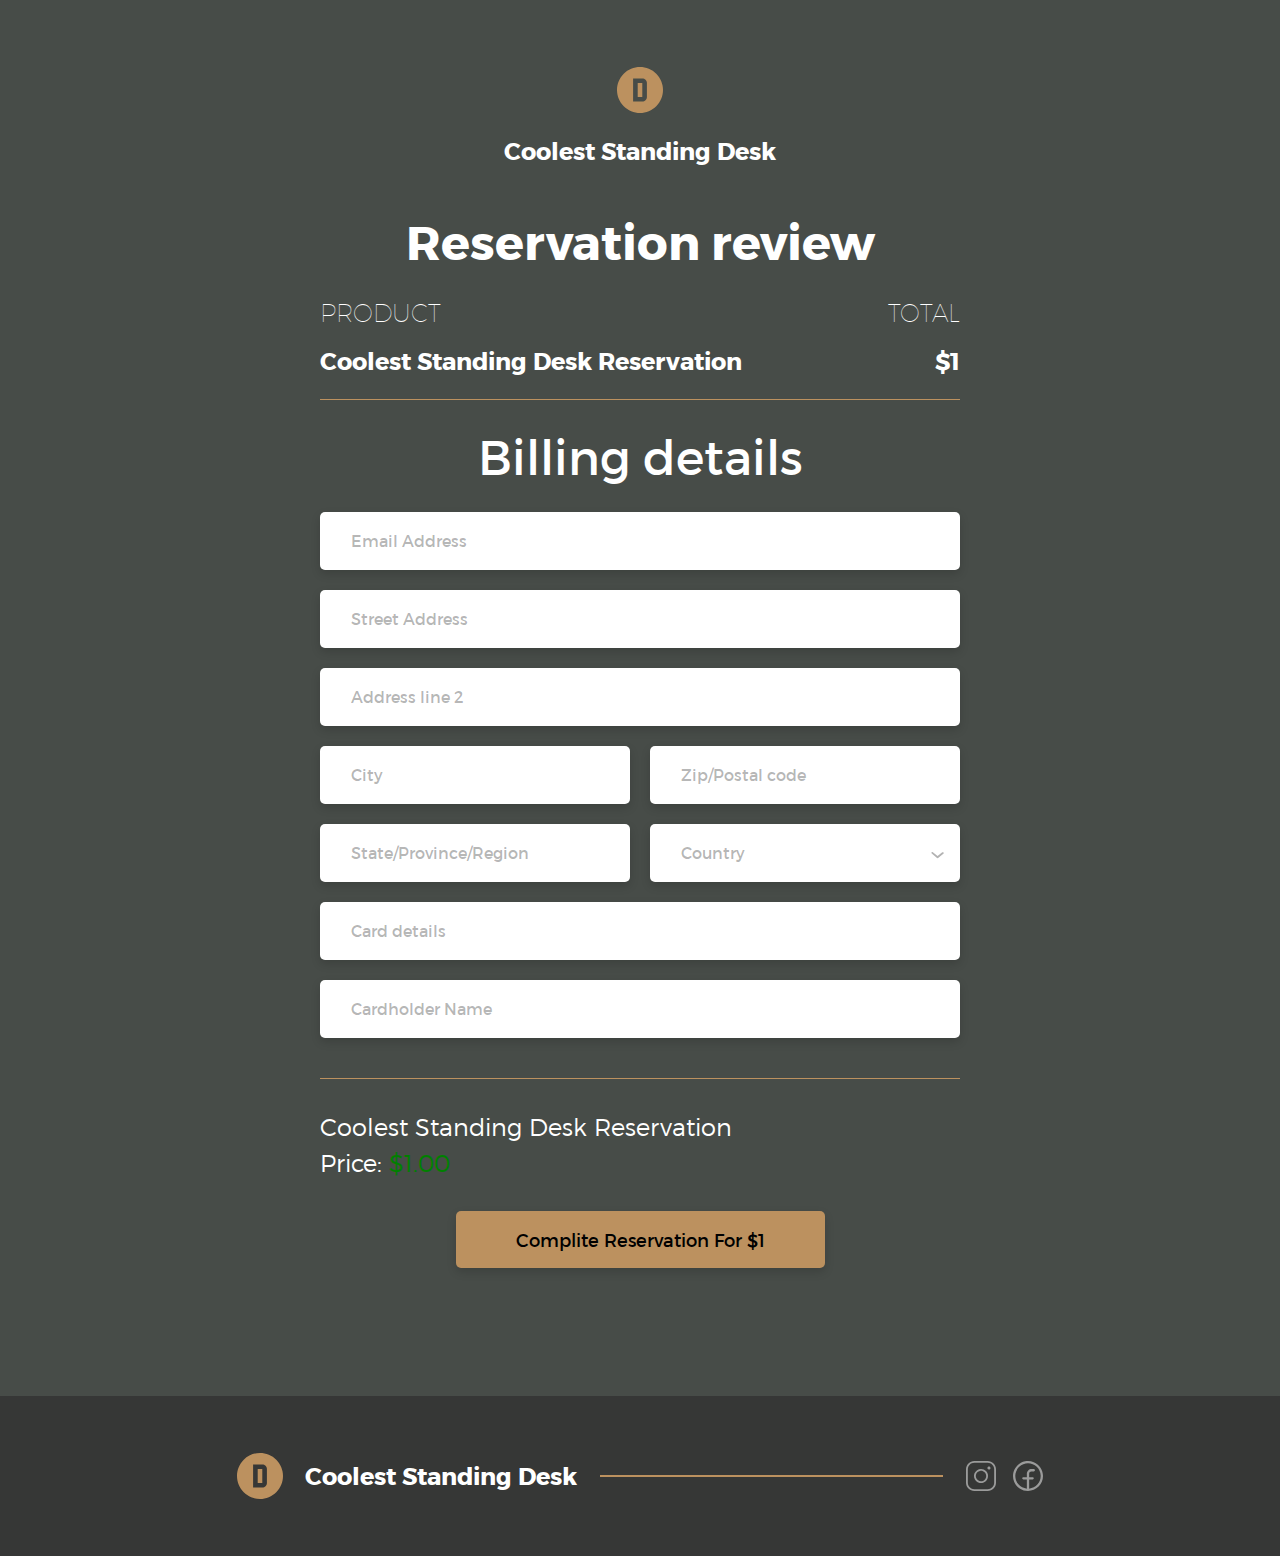
==== BuyPage.html @ b2647d41 "Create Buy page" ====
<!DOCTYPE html>
<html lang="en">
  <head>
    <link rel="stylesheet" href="./Montserrat/montserrat.css" />

    <link rel="stylesheet" href="./styles/style-buy-page.css" />
    <meta charset="UTF-8" />
    <meta http-equiv="X-UA-Compatible" content="IE=edge" />
    <meta name="viewport" content="width=device-width, initial-scale=1.0" />
    <title>Document</title>
  </head>
  <body>
    <main>
      <div class="container">
        <div class="title">
          <svg
            width="46"
            height="46"
            viewBox="0 0 46 46"
            fill="none"
            xmlns="http://www.w3.org/2000/svg"
          >
            <path
              d="M23 0C26.0204 0 29.0112 0.594913 31.8017 1.75077C34.5922 2.90663 37.1277 4.6008 39.2635 6.73654C41.3992 8.87229 43.0934 11.4078 44.2492 14.1983C45.4051 16.9888 46 19.9796 46 23C46 29.1 43.5768 34.9501 39.2635 39.2635C34.9501 43.5768 29.1 46 23 46C19.9796 46 16.9888 45.4051 14.1983 44.2492C11.4078 43.0934 8.87229 41.3992 6.73654 39.2635C2.42321 34.9501 0 29.1 0 23C0 16.9 2.42321 11.0499 6.73654 6.73654C11.0499 2.42321 16.9 0 23 0ZM16.1 11.5V34.5H25.3C26.52 34.5 27.69 34.0154 28.5527 33.1527C29.4154 32.29 29.9 31.12 29.9 29.9V16.1C29.9 14.88 29.4154 13.71 28.5527 12.8473C27.69 11.9846 26.52 11.5 25.3 11.5H16.1ZM20.7 16.1H25.3V29.9H20.7V16.1Z"
              fill="#BC915F"
            />
          </svg>
          <span>Coolest Standing Desk</span>
        </div>
        <div class="title-form">
          <h1>Reservation review</h1>
          <div class="product">
            <h1>product</h1>
            <h2>total</h2>
          </div>
          <div class="reservation">
            <h1>Coolest Standing Desk Reservation</h1>
            <h2>$1</h2>
          </div>
        </div>
        <form id="reservation-form" class="form billing__form" action="">
          <div class="billing__title">Billing details</div>
          <div class="form-group billing__form-group">
            <input
              id="reservation-form-email"
              class="form__input billing__form-input"
              type="email"
              placeholder="Email Address"
              required
            />
            <input
              id="reservation-form-address-1"
              class="form__input billing__form-input"
              type="text"
              placeholder="Street Address"
              required
            />
            <input
              id="reservation-form-address-2"
              class="form__input billing__form-input"
              type="text"
              placeholder="Address line 2"
              required
            />
            <div class="billing__form-row">
              <input
                id="reservation-form-city"
                class="form__input billing__form-input"
                type="text"
                placeholder="City"
                required
              />
              <input
                id="reservation-form-state"
                class="form__input billing__form-input"
                type="text"
                placeholder="State/Province/Region"
                required
              />
            </div>
            <div class="billing__form-row">
              <input
                id="reservation-form-postal-code"
                class="form__input billing__form-input"
                type="text"
                placeholder="Zip/Postal code"
                required
              />
              <div class="select form__input billing__form-input">
                <select id="reservation-form-country" name="format">
                  <option selected disabled hidden>Country</option>
                </select>
              </div>
            </div>
            <div class="form__input billing__form-input card-element">
              <div id="reservation-form-card">Card details</div>
            </div>

            
            <input
              class="form__input billing__form-input"
              type="text"
              placeholder="Cardholder Name"
              id="reservation-form-card-holder"
              required
            />
          </div>
          <div class="billing__info-row billing__reserve-total">
            <p>Coolest Standing Desk Reservation</p>
            <p>Price: <span>$1.00</span></p>
          </div>
          <button
            class="billing__btn form__btn"
            type="button"
            id="reservation-button"
          >
            Complite Reservation For $1
          </button>
        </form>
      </div>
    </main>
    <footer>
      <div class="container">
        <div class="logo">
          <svg
            width="46"
            height="46"
            viewBox="0 0 46 46"
            fill="none"
            xmlns="http://www.w3.org/2000/svg"
          >
            <path
              d="M23 0C26.0204 0 29.0112 0.594913 31.8017 1.75077C34.5922 2.90663 37.1277 4.6008 39.2635 6.73654C41.3992 8.87229 43.0934 11.4078 44.2492 14.1983C45.4051 16.9888 46 19.9796 46 23C46 29.1 43.5768 34.9501 39.2635 39.2635C34.9501 43.5768 29.1 46 23 46C19.9796 46 16.9888 45.4051 14.1983 44.2492C11.4078 43.0934 8.87229 41.3992 6.73654 39.2635C2.42321 34.9501 0 29.1 0 23C0 16.9 2.42321 11.0499 6.73654 6.73654C11.0499 2.42321 16.9 0 23 0ZM16.1 11.5V34.5H25.3C26.52 34.5 27.69 34.0154 28.5527 33.1527C29.4154 32.29 29.9 31.12 29.9 29.9V16.1C29.9 14.88 29.4154 13.71 28.5527 12.8473C27.69 11.9846 26.52 11.5 25.3 11.5H16.1ZM20.7 16.1H25.3V29.9H20.7V16.1Z"
              fill="#BC915F"
            />
          </svg>
          <span>Coolest Standing Desk</span>
        </div>
        <hr>
        <div class="social-icons">
          <a href="#" class="s__icon">
            <svg width="30" height="30" viewBox="0 0 30 30" fill="none" xmlns="http://www.w3.org/2000/svg">
              <path opacity="0.5" d="M15 7.95918C13.6075 7.95918 12.2462 8.37212 11.0883 9.14577C9.93048 9.91943 9.02804 11.0191 8.49513 12.3056C7.96223 13.5921 7.8228 15.0078 8.09447 16.3736C8.36614 17.7394 9.03672 18.9939 10.0214 19.9786C11.0061 20.9633 12.2606 21.6339 13.6264 21.9055C14.9922 22.1772 16.4079 22.0378 17.6944 21.5049C18.9809 20.972 20.0806 20.0695 20.8542 18.9117C21.6279 17.7538 22.0408 16.3925 22.0408 15C22.0387 13.1333 21.2962 11.3437 19.9763 10.0237C18.6563 8.70376 16.8667 7.96129 15 7.95918ZM15 20.2041C13.9707 20.2041 12.9646 19.8989 12.1088 19.327C11.253 18.7552 10.5859 17.9424 10.1921 16.9915C9.79817 16.0406 9.69511 14.9942 9.89591 13.9847C10.0967 12.9752 10.5924 12.048 11.3202 11.3202C12.048 10.5924 12.9752 10.0967 13.9847 9.89591C14.9942 9.69511 16.0406 9.79817 16.9915 10.1921C17.9424 10.5859 18.7552 11.253 19.327 12.1088C19.8989 12.9646 20.2041 13.9707 20.2041 15C20.2025 16.3797 19.6537 17.7025 18.6781 18.6781C17.7025 19.6537 16.3797 20.2025 15 20.2041ZM21.7347 0H8.26531C6.07398 0.00251164 3.97313 0.874125 2.42363 2.42363C0.874125 3.97313 0.00251164 6.07398 0 8.26531V21.7347C0.00251164 23.926 0.874125 26.0269 2.42363 27.5764C3.97313 29.1259 6.07398 29.9975 8.26531 30H21.7347C23.926 29.9975 26.0269 29.1259 27.5764 27.5764C29.1259 26.0269 29.9975 23.926 30 21.7347V8.26531C29.9975 6.07398 29.1259 3.97313 27.5764 2.42363C26.0269 0.874125 23.926 0.00251164 21.7347 0ZM28.1633 21.7347C28.1614 23.4391 27.4835 25.0731 26.2783 26.2783C25.0731 27.4835 23.4391 28.1614 21.7347 28.1633H8.26531C6.56093 28.1614 4.9269 27.4835 3.72172 26.2783C2.51654 25.0731 1.83864 23.4391 1.83673 21.7347V8.26531C1.83864 6.56093 2.51654 4.9269 3.72172 3.72172C4.9269 2.51654 6.56093 1.83864 8.26531 1.83673H21.7347C23.4391 1.83864 25.0731 2.51654 26.2783 3.72172C27.4835 4.9269 28.1614 6.56093 28.1633 8.26531V21.7347ZM24.4898 7.04082C24.4898 7.34354 24.4 7.63947 24.2318 7.89118C24.0637 8.14289 23.8246 8.33907 23.5449 8.45492C23.2652 8.57077 22.9575 8.60108 22.6606 8.54202C22.3637 8.48296 22.0909 8.33718 21.8769 8.12312C21.6628 7.90906 21.517 7.63633 21.458 7.33942C21.3989 7.04251 21.4292 6.73476 21.5451 6.45508C21.6609 6.17539 21.8571 5.93634 22.1088 5.76816C22.3605 5.59997 22.6565 5.5102 22.9592 5.5102C23.365 5.51069 23.754 5.67211 24.041 5.95905C24.3279 6.24599 24.4893 6.63502 24.4898 7.04082Z" fill="white"/>
              </svg>
              
          </a>
          <a href="#" class="s__icon">
            <svg width="30" height="30" viewBox="0 0 30 30" fill="none" xmlns="http://www.w3.org/2000/svg">
              <path opacity="0.5" d="M30 15C30 12.0334 29.1204 9.1335 27.4723 6.66684C25.8242 4.20019 23.4818 2.2776 20.7411 1.14217C18.0004 0.00674768 14.9846 -0.290521 12.075 0.287953C9.16542 0.866428 6.49267 2.29467 4.39473 4.39208C2.29679 6.48949 0.867886 9.16188 0.288685 12.0714C-0.290517 14.9808 0.00599824 17.9967 1.14074 20.7377C2.27548 23.4786 4.19748 25.8216 6.66372 27.4702C9.12997 29.1189 12.0297 29.9993 14.9963 30H15L15.0038 29.9999C18.98 29.9944 22.7917 28.4122 25.6029 25.6003C28.4142 22.7883 29.9955 18.9762 30 15ZM16.1538 27.6392V18.4617H19.6154C19.9214 18.4617 20.2149 18.3401 20.4313 18.1237C20.6477 17.9073 20.7692 17.6139 20.7692 17.3078C20.7692 17.0018 20.6477 16.7083 20.4313 16.4919C20.2149 16.2756 19.9214 16.154 19.6154 16.154H16.1538V12.6925C16.1545 12.0806 16.3979 11.4941 16.8305 11.0614C17.2631 10.6288 17.8497 10.3855 18.4615 10.3848H20.7692C21.0753 10.3848 21.3687 10.2632 21.5851 10.0468C21.8015 9.83042 21.9231 9.53694 21.9231 9.23092C21.9231 8.9249 21.8015 8.63141 21.5851 8.41503C21.3687 8.19864 21.0753 8.07707 20.7692 8.07707H18.4615C17.2379 8.07845 16.0647 8.56515 15.1995 9.4304C14.3342 10.2957 13.8475 11.4688 13.8462 12.6925V16.154H10.3846C10.0786 16.154 9.78512 16.2756 9.56873 16.4919C9.35234 16.7083 9.23077 17.0018 9.23077 17.3078C9.23077 17.6139 9.35234 17.9073 9.56873 18.1237C9.78512 18.3401 10.0786 18.4617 10.3846 18.4617H13.8462V27.6392C10.5935 27.3423 7.58043 25.8029 5.43381 23.3411C3.28719 20.8793 2.17223 17.6848 2.32084 14.422C2.46946 11.1591 3.87022 8.07917 6.23175 5.82275C8.59328 3.56634 11.7338 2.30718 15 2.30718C18.2662 2.30718 21.4067 3.56634 23.7683 5.82275C26.1298 8.07917 27.5305 11.1591 27.6792 14.422C27.8278 17.6848 26.7128 20.8793 24.5662 23.3411C22.4196 25.8029 19.4065 27.3423 16.1538 27.6392Z" fill="white"/>
              </svg>
              
          </a>
         
        </div>
      </div>
    </footer>
  </body>
</html>
---- Montserrat/montserrat.css ----
@font-face {
    font-family: 'Montserrat';
    src: local('Montserrat Hairline'), local('Montserrat-Hairline'), url('montserrathairline.woff2') format('woff2'), url('montserrathairline.woff') format('woff'), url('montserrathairline.ttf') format('truetype');
    font-weight: 100;
    font-style: normal;
}
@font-face {
    font-family: 'Montserrat';
    src: local('Montserrat Light'), local('Montserrat-Light'), url('montserratlight.woff2') format('woff2'), url('montserratlight.woff') format('woff'), url('montserratlight.ttf') format('truetype');
    font-weight: 300;
    font-style: normal;
}
@font-face {
    font-family: 'Montserrat';
    src: local('Montserrat'), local('Montserrat-Regular'), url('montserrat.woff2') format('woff2'), url('montserrat.woff') format('woff'), url('montserrat.ttf') format('truetype');
    font-weight: 400;
    font-style: normal;
}
@font-face {
    font-family: 'Montserrat';
    src: local('Montserrat Bold'), local('Montserrat-Bold'), url('montserratbold.woff2') format('woff2'), url('montserratbold.woff') format('woff'), url('montserratbold.ttf') format('truetype');
    font-weight: 700;
    font-style: normal;
}
@font-face {
    font-family: 'Montserrat';
    src: local('Montserrat Black'), local('Montserrat-Black'), url('montserratblack.woff2') format('woff2'), url('montserratblack.woff') format('woff'), url('montserratblack.ttf') format('truetype');
    font-weight: 900;
    font-style: normal;
}
---- styles/style-buy-page.css ----
*,
*::before,
*::after {
  -webkit-box-sizing: border-box;
          box-sizing: border-box;
  margin: 0;
  padding: 0;
  outline: none;
}

ul[class],
ol[class] {
  padding: 0;
}

button {
  cursor: pointer;
}

body,
h1,
h2,
h3,
h4,
p,
ul[class],
ol[class],
li,
figure,
figcaption,
blockquote,
dl,
dd {
  margin: 0;
}

body {
  min-height: 100vh;
  scroll-behavior: smooth;
  text-rendering: optimizeSpeed;
  line-height: 1.5;
}

ul[class],
ol[class] {
  list-style: none;
}

a:not([class]) {
  text-decoration-skip-ink: auto;
}

img {
  max-width: 100%;
  display: block;
}

article > * + * {
  margin-top: 1em;
}

input,
button,
textarea,
select {
  font: inherit;
}

@media (prefers-reduced-motion: reduce) {
  * {
    -webkit-animation-duration: 0.01ms !important;
            animation-duration: 0.01ms !important;
    -webkit-animation-iteration-count: 1 !important;
            animation-iteration-count: 1 !important;
    -webkit-transition-duration: 0.01ms !important;
            transition-duration: 0.01ms !important;
    scroll-behavior: auto !important;
  }
}

::-webkit-scrollbar {
  width: 1vw;
  background: #474c48;
}

::-webkit-scrollbar-thumb {
  background-color: #bc915f;
}

body {
  font-family: 'Montserrat';
  overflow-x: hidden;
}

html {
  overflow-x: hidden;
}

.container {
  min-width: 640px;
  max-width: 33vw;
  margin: 0 auto;
  display: -webkit-box;
  display: -ms-flexbox;
  display: flex;
  -webkit-box-orient: vertical;
  -webkit-box-direction: normal;
      -ms-flex-direction: column;
          flex-direction: column;
  -webkit-box-align: center;
      -ms-flex-align: center;
          align-items: center;
}

body main {
  font-family: 'Montserrat';
  color: white;
  background-color: #474c48;
  padding-top: 67px;
  padding-bottom: 128px;
}

body main .title {
  display: -webkit-box;
  display: -ms-flexbox;
  display: flex;
  -webkit-box-orient: vertical;
  -webkit-box-direction: normal;
      -ms-flex-direction: column;
          flex-direction: column;
  -webkit-box-align: center;
      -ms-flex-align: center;
          align-items: center;
  margin-bottom: 36px;
}

body main .title span {
  margin-top: 20px;
  font-size: 24px;
  font-weight: 600;
}

body main .title-form {
  width: 100%;
  padding-bottom: 20px;
  border-bottom: 1px solid #bc915f;
}

body main .title-form h1 {
  text-align: center;
  font-size: 48px;
}

body main .title-form .product,
body main .title-form .reservation {
  display: -webkit-box;
  display: -ms-flexbox;
  display: flex;
  -webkit-box-align: center;
      -ms-flex-align: center;
          align-items: center;
  -webkit-box-pack: justify;
      -ms-flex-pack: justify;
          justify-content: space-between;
}

body main .title-form .product {
  margin-bottom: 5px;
  margin-top: 10px;
}

body main .title-form .product h1,
body main .title-form .product h2 {
  line-height: 51px;
  font-size: 24px;
  font-weight: 200;
  text-transform: uppercase;
}

body main .title-form .reservation {
  display: -webkit-box;
  display: -ms-flexbox;
  display: flex;
  -webkit-box-align: center;
      -ms-flex-align: center;
          align-items: center;
}

body main .title-form .reservation h1,
body main .title-form .reservation h2 {
  font-size: 24px;
}

body main form {
  width: 100%;
  display: -webkit-box;
  display: -ms-flexbox;
  display: flex;
  -webkit-box-orient: vertical;
  -webkit-box-direction: normal;
      -ms-flex-direction: column;
          flex-direction: column;
  -webkit-box-align: center;
      -ms-flex-align: center;
          align-items: center;
}

body main form .billing__title {
  font-size: 48px;
  padding: 20px 0;
}

body main form .billing__form-group {
  border-bottom: 1px solid #bc915f;
  margin-bottom: 30px;
  padding-bottom: 20px;
  display: -ms-grid;
  display: grid;
  -ms-grid-columns: 1fr 1fr;
      grid-template-columns: 1fr 1fr;
  gap: 0 20px;
}

body main form .billing__form-group #reservation-form-email,
body main form .billing__form-group #reservation-form-address-1,
body main form .billing__form-group #reservation-form-address-2,
body main form .billing__form-group #reservation-form-card-holder,
body main form .billing__form-group #reservation-form-card-details {
  background-color: white;
  -ms-grid-column: 1;
  -ms-grid-column-span: 2;
  grid-column: 1/3;
  margin-bottom: 20px;
  border-radius: 5px;
  padding: 17px 31px;
  outline: none;
  border: none;
  font-size: 16px;
  -webkit-box-shadow: 0px 4px 10px rgba(0, 0, 0, 0.15);
          box-shadow: 0px 4px 10px rgba(0, 0, 0, 0.15);
}

body main form .billing__form-group #reservation-form-email::-webkit-input-placeholder,
body main form .billing__form-group #reservation-form-address-1::-webkit-input-placeholder,
body main form .billing__form-group #reservation-form-address-2::-webkit-input-placeholder,
body main form .billing__form-group #reservation-form-card-holder::-webkit-input-placeholder,
body main form .billing__form-group #reservation-form-card-details::-webkit-input-placeholder {
  color: rgba(0, 0, 0, 0.3);
}

body main form .billing__form-group #reservation-form-email:-ms-input-placeholder,
body main form .billing__form-group #reservation-form-address-1:-ms-input-placeholder,
body main form .billing__form-group #reservation-form-address-2:-ms-input-placeholder,
body main form .billing__form-group #reservation-form-card-holder:-ms-input-placeholder,
body main form .billing__form-group #reservation-form-card-details:-ms-input-placeholder {
  color: rgba(0, 0, 0, 0.3);
}

body main form .billing__form-group #reservation-form-email::-ms-input-placeholder,
body main form .billing__form-group #reservation-form-address-1::-ms-input-placeholder,
body main form .billing__form-group #reservation-form-address-2::-ms-input-placeholder,
body main form .billing__form-group #reservation-form-card-holder::-ms-input-placeholder,
body main form .billing__form-group #reservation-form-card-details::-ms-input-placeholder {
  color: rgba(0, 0, 0, 0.3);
}

body main form .billing__form-group #reservation-form-email::placeholder,
body main form .billing__form-group #reservation-form-address-1::placeholder,
body main form .billing__form-group #reservation-form-address-2::placeholder,
body main form .billing__form-group #reservation-form-card-holder::placeholder,
body main form .billing__form-group #reservation-form-card-details::placeholder {
  color: rgba(0, 0, 0, 0.3);
}

body main form .billing__form-group .billing__form-row input,
body main form .billing__form-group .billing__form-row select {
  font-size: 16px;
  -webkit-box-shadow: 0px 4px 10px rgba(0, 0, 0, 0.15);
          box-shadow: 0px 4px 10px rgba(0, 0, 0, 0.15);
  border-radius: 5px;
  border: none;
  padding: 17px 31px;
  margin-bottom: 20px;
  width: 100%;
  background-color: white;
  color: rgba(0, 0, 0, 0.3);
}

body main form .billing__form-group .billing__form-row input::-webkit-input-placeholder,
body main form .billing__form-group .billing__form-row select::-webkit-input-placeholder {
  color: rgba(0, 0, 0, 0.3);
  font-size: inherit;
}

body main form .billing__form-group .billing__form-row input:-ms-input-placeholder,
body main form .billing__form-group .billing__form-row select:-ms-input-placeholder {
  color: rgba(0, 0, 0, 0.3);
  font-size: inherit;
}

body main form .billing__form-group .billing__form-row input::-ms-input-placeholder,
body main form .billing__form-group .billing__form-row select::-ms-input-placeholder {
  color: rgba(0, 0, 0, 0.3);
  font-size: inherit;
}

body main form .billing__form-group .billing__form-row input::placeholder,
body main form .billing__form-group .billing__form-row select::placeholder {
  color: rgba(0, 0, 0, 0.3);
  font-size: inherit;
}

body main form .billing__form-group .billing__form-row #reservation-form-country {
  padding: 17px 31px;
  -webkit-appearance: none;
     -moz-appearance: none;
          appearance: none;
  background-image: url(../prepare/country-vector.svg);
  background-repeat: no-repeat;
  background-size: 14px 7px;
  background-position: 281px 28px;
}

body main form .card-element {
  font-size: 16px;
  display: -webkit-box;
  display: -ms-flexbox;
  display: flex;
  -webkit-box-orient: vertical;
  -webkit-box-direction: normal;
      -ms-flex-direction: column;
          flex-direction: column;
  -webkit-box-align: center;
      -ms-flex-align: center;
          align-items: center;
  -ms-grid-column: 1;
  -ms-grid-column-span: 2;
  grid-column: 1/3;
  -webkit-box-shadow: 0px 4px 10px rgba(0, 0, 0, 0.15);
          box-shadow: 0px 4px 10px rgba(0, 0, 0, 0.15);
  border-radius: 5px;
  border: none;
  padding: 17px 31px;
  margin-bottom: 20px;
  width: 100%;
  background-color: white;
  color: rgba(0, 0, 0, 0.3);
}

body main form .card-element #reservation-form-card {
  -ms-flex-item-align: start;
      -ms-grid-row-align: start;
      align-self: start;
}

body main form .billing__info-row {
  -ms-flex-item-align: start;
      align-self: flex-start;
  font-weight: 300;
  font-size: 24px;
}

body main form .billing__info-row p span {
  color: green;
}

body main form #reservation-button {
  background-color: #bc915f;
  -webkit-box-shadow: 0px 4px 10px rgba(0, 0, 0, 0.15);
          box-shadow: 0px 4px 10px rgba(0, 0, 0, 0.15);
  border-radius: 5px;
  border: none;
  padding: 15px 60px;
  font-size: 18px;
  margin-top: 30px;
}

body footer {
  background-color: #363736;
  padding: 57px 0;
}

body footer .container {
  max-width: 63%;
  margin: 0 auto;
  -webkit-box-orient: horizontal;
  -webkit-box-direction: normal;
      -ms-flex-direction: row;
          flex-direction: row;
}

body footer .container .logo {
  display: -webkit-box;
  display: -ms-flexbox;
  display: flex;
  -webkit-box-align: center;
      -ms-flex-align: center;
          align-items: center;
}

body footer .container .logo svg {
  width: 46px;
  height: 46px;
  margin-right: 22px;
}

body footer .container .logo span {
  font-weight: 700;
  font-style: normal;
  font-size: 24px;
  line-height: 22px;
  color: #ffffff;
}

body footer .container hr {
  -webkit-box-flex: 1;
      -ms-flex-positive: 1;
          flex-grow: 1;
  background-color: #bc915f;
  border: none;
  outline: none;
  height: 2px;
  margin: 0 23px;
}

body footer .container .social-icons {
  display: -webkit-box;
  display: -ms-flexbox;
  display: flex;
  -webkit-box-align: center;
      -ms-flex-align: center;
          align-items: center;
}

body footer .container .social-icons .s__icon {
  width: 30px;
  height: 30px;
}

body footer .container .social-icons .s__icon:first-of-type {
  margin-right: 17px;
}

body footer .container .social-icons .s__icon svg {
  width: 30px;
  height: 30px;
}

@media (max-width: 768px) {
  body .container {
    min-width: 90%;
    max-width: 90%;
  }
  body main {
    font-family: 'Montserrat';
    color: white;
    background-color: #474c48;
    padding-top: 8.7vw;
    padding-bottom: 16.6vw;
  }
  body main .title {
    display: -webkit-box;
    display: -ms-flexbox;
    display: flex;
    -webkit-box-orient: vertical;
    -webkit-box-direction: normal;
        -ms-flex-direction: column;
            flex-direction: column;
    -webkit-box-align: center;
        -ms-flex-align: center;
            align-items: center;
    margin-bottom: 4.7vw;
  }
  body main .title span {
    margin-top: 2.6vw;
    font-size: 3.125vw;
    font-weight: 600;
  }
  body main .title-form {
    width: 100%;
    padding-bottom: 2.6vw;
    border-bottom: 1px solid #bc915f;
  }
  body main .title-form h1 {
    text-align: center;
    font-size: 6.25vw;
  }
  body main .title-form .product,
  body main .title-form .reservation {
    display: -webkit-box;
    display: -ms-flexbox;
    display: flex;
    -webkit-box-align: center;
        -ms-flex-align: center;
            align-items: center;
    -webkit-box-pack: justify;
        -ms-flex-pack: justify;
            justify-content: space-between;
  }
  body main .title-form .product {
    margin-bottom: 0.65vw;
    margin-top: 1.3vw;
  }
  body main .title-form .product h1,
  body main .title-form .product h2 {
    line-height: 6.6vw;
    font-size: 3.124vw;
    font-weight: 200;
    text-transform: uppercase;
  }
  body main .title-form .reservation {
    display: -webkit-box;
    display: -ms-flexbox;
    display: flex;
    -webkit-box-align: center;
        -ms-flex-align: center;
            align-items: center;
  }
  body main .title-form .reservation h1,
  body main .title-form .reservation h2 {
    font-size: 3.126vw;
  }
  body main form {
    width: 100%;
    display: -webkit-box;
    display: -ms-flexbox;
    display: flex;
    -webkit-box-orient: vertical;
    -webkit-box-direction: normal;
        -ms-flex-direction: column;
            flex-direction: column;
    -webkit-box-align: center;
        -ms-flex-align: center;
            align-items: center;
  }
  body main form .billing__title {
    font-size: 6.25vw;
    padding: 2.6vw 0;
  }
  body main form .billing__form-group {
    width: 100%;
    border-bottom: 1px solid #bc915f;
    margin-bottom: 3.9vw;
    padding-bottom: 2.6vw;
    display: -ms-grid;
    display: grid;
    -ms-grid-columns: 1fr 1fr;
        grid-template-columns: 1fr 1fr;
    gap: 0 2.6vw;
  }
  body main form .billing__form-group #reservation-form-email,
  body main form .billing__form-group #reservation-form-address-1,
  body main form .billing__form-group #reservation-form-address-2,
  body main form .billing__form-group #reservation-form-card-holder,
  body main form .billing__form-group #reservation-form-card-details {
    background-color: white;
    -ms-grid-column: 1;
    -ms-grid-column-span: 2;
    grid-column: 1/3;
    margin-bottom: 2.6vw;
    border-radius: 0.65vw;
    padding: 2.2vw 4vw;
    outline: none;
    border: none;
    font-size: 2vw;
    -webkit-box-shadow: 0px 0.5vw 1.3vw rgba(0, 0, 0, 0.15);
            box-shadow: 0px 0.5vw 1.3vw rgba(0, 0, 0, 0.15);
  }
  body main form .billing__form-group #reservation-form-email::-webkit-input-placeholder,
  body main form .billing__form-group #reservation-form-address-1::-webkit-input-placeholder,
  body main form .billing__form-group #reservation-form-address-2::-webkit-input-placeholder,
  body main form .billing__form-group #reservation-form-card-holder::-webkit-input-placeholder,
  body main form .billing__form-group #reservation-form-card-details::-webkit-input-placeholder {
    color: rgba(0, 0, 0, 0.3);
    font-size: inherit;
  }
  body main form .billing__form-group #reservation-form-email:-ms-input-placeholder,
  body main form .billing__form-group #reservation-form-address-1:-ms-input-placeholder,
  body main form .billing__form-group #reservation-form-address-2:-ms-input-placeholder,
  body main form .billing__form-group #reservation-form-card-holder:-ms-input-placeholder,
  body main form .billing__form-group #reservation-form-card-details:-ms-input-placeholder {
    color: rgba(0, 0, 0, 0.3);
    font-size: inherit;
  }
  body main form .billing__form-group #reservation-form-email::-ms-input-placeholder,
  body main form .billing__form-group #reservation-form-address-1::-ms-input-placeholder,
  body main form .billing__form-group #reservation-form-address-2::-ms-input-placeholder,
  body main form .billing__form-group #reservation-form-card-holder::-ms-input-placeholder,
  body main form .billing__form-group #reservation-form-card-details::-ms-input-placeholder {
    color: rgba(0, 0, 0, 0.3);
    font-size: inherit;
  }
  body main form .billing__form-group #reservation-form-email::placeholder,
  body main form .billing__form-group #reservation-form-address-1::placeholder,
  body main form .billing__form-group #reservation-form-address-2::placeholder,
  body main form .billing__form-group #reservation-form-card-holder::placeholder,
  body main form .billing__form-group #reservation-form-card-details::placeholder {
    color: rgba(0, 0, 0, 0.3);
    font-size: inherit;
  }
  body main form .billing__form-group .billing__form-row {
    -ms-grid-column: 1;
    -ms-grid-column-span: 2;
    grid-column: 1/3;
  }
  body main form .billing__form-group .billing__form-row input,
  body main form .billing__form-group .billing__form-row select {
    font-size: 2vw;
    -webkit-box-shadow: 0px 0.5vw 1.3vw rgba(0, 0, 0, 0.15);
            box-shadow: 0px 0.5vw 1.3vw rgba(0, 0, 0, 0.15);
    border-radius: 0.65vw;
    border: none;
    padding: 2.2vw 4vw;
    margin-bottom: 2.6vw;
    width: 100%;
    background-color: white;
    color: rgba(0, 0, 0, 0.3);
  }
  body main form .billing__form-group .billing__form-row input::-webkit-input-placeholder,
  body main form .billing__form-group .billing__form-row select::-webkit-input-placeholder {
    color: rgba(0, 0, 0, 0.3);
    font-size: inherit;
  }
  body main form .billing__form-group .billing__form-row input:-ms-input-placeholder,
  body main form .billing__form-group .billing__form-row select:-ms-input-placeholder {
    color: rgba(0, 0, 0, 0.3);
    font-size: inherit;
  }
  body main form .billing__form-group .billing__form-row input::-ms-input-placeholder,
  body main form .billing__form-group .billing__form-row select::-ms-input-placeholder {
    color: rgba(0, 0, 0, 0.3);
    font-size: inherit;
  }
  body main form .billing__form-group .billing__form-row input::placeholder,
  body main form .billing__form-group .billing__form-row select::placeholder {
    color: rgba(0, 0, 0, 0.3);
    font-size: inherit;
  }
  body main form .billing__form-group .billing__form-row #reservation-form-country {
    padding: 2.2vw 4vw;
    -webkit-appearance: none;
       -moz-appearance: none;
            appearance: none;
    background-image: url(../prepare/country-vector.svg);
    background-repeat: no-repeat;
    background-size: 1.8vw 0.9vw;
    background-position: 85vw 3.65vw;
  }
  body main form .card-element {
    display: -webkit-box;
    display: -ms-flexbox;
    display: flex;
    -webkit-box-orient: vertical;
    -webkit-box-direction: normal;
        -ms-flex-direction: column;
            flex-direction: column;
    -webkit-box-align: center;
        -ms-flex-align: center;
            align-items: center;
    -ms-grid-column: 1;
    -ms-grid-column-span: 2;
    grid-column: 1/3;
    -webkit-box-shadow: 0px 4px 10px rgba(0, 0, 0, 0.15);
            box-shadow: 0px 4px 10px rgba(0, 0, 0, 0.15);
    border-radius: 0.65vw;
    border: none;
    padding: 2.2vw 4vw;
    margin-bottom: 2.6vw;
    width: 100%;
    background-color: white;
    color: rgba(0, 0, 0, 0.3);
  }
  body main form .card-element #reservation-form-card {
    font-size: 2vw;
    -ms-flex-item-align: start;
        -ms-grid-row-align: start;
        align-self: start;
  }
  body main form .billing__info-row {
    -ms-flex-item-align: start;
        align-self: flex-start;
    font-weight: 300;
    font-size: 3.125vw;
  }
  body main form .billing__info-row p span {
    color: green;
  }
  body main form #reservation-button {
    background-color: #bc915f;
    -webkit-box-shadow: 0px 0.5vw 1.3vw rgba(0, 0, 0, 0.15);
            box-shadow: 0px 0.5vw 1.3vw rgba(0, 0, 0, 0.15);
    border-radius: 0.65vw;
    border: none;
    padding: 1.95vw 7.8vw;
    font-size: 2.3vw;
    margin-top: 3.9vw;
  }
  body footer {
    background-color: #363736;
    padding: 7.4vw 0;
  }
  body footer .container {
    max-width: 90%;
    min-width: 90%;
    margin: 0 auto;
    -webkit-box-orient: horizontal;
    -webkit-box-direction: normal;
        -ms-flex-direction: row;
            flex-direction: row;
  }
  body footer .container .logo {
    display: -webkit-box;
    display: -ms-flexbox;
    display: flex;
    -webkit-box-align: center;
        -ms-flex-align: center;
            align-items: center;
  }
  body footer .container .logo svg {
    width: 6vw;
    height: 6vw;
    margin-right: 2.8vw;
  }
  body footer .container .logo span {
    font-weight: 700;
    font-style: normal;
    font-size: 3.125vw;
    line-height: 2.8vw;
    color: #ffffff;
  }
  body footer .container hr {
    -webkit-box-flex: 1;
        -ms-flex-positive: 1;
            flex-grow: 1;
    background-color: #bc915f;
    border: none;
    outline: none;
    height: 2px;
    margin: 0 3vw;
  }
  body footer .container .social-icons {
    display: -webkit-box;
    display: -ms-flexbox;
    display: flex;
    -webkit-box-align: center;
        -ms-flex-align: center;
            align-items: center;
  }
  body footer .container .social-icons .s__icon {
    width: 3.9vw;
    height: 3.9vw;
  }
  body footer .container .social-icons .s__icon:first-of-type {
    margin-right: 2.2vw;
  }
  body footer .container .social-icons .s__icon svg {
    width: 3.9vw;
    height: 3.9vw;
  }
}
/*# sourceMappingURL=style-buy-page.css.map */
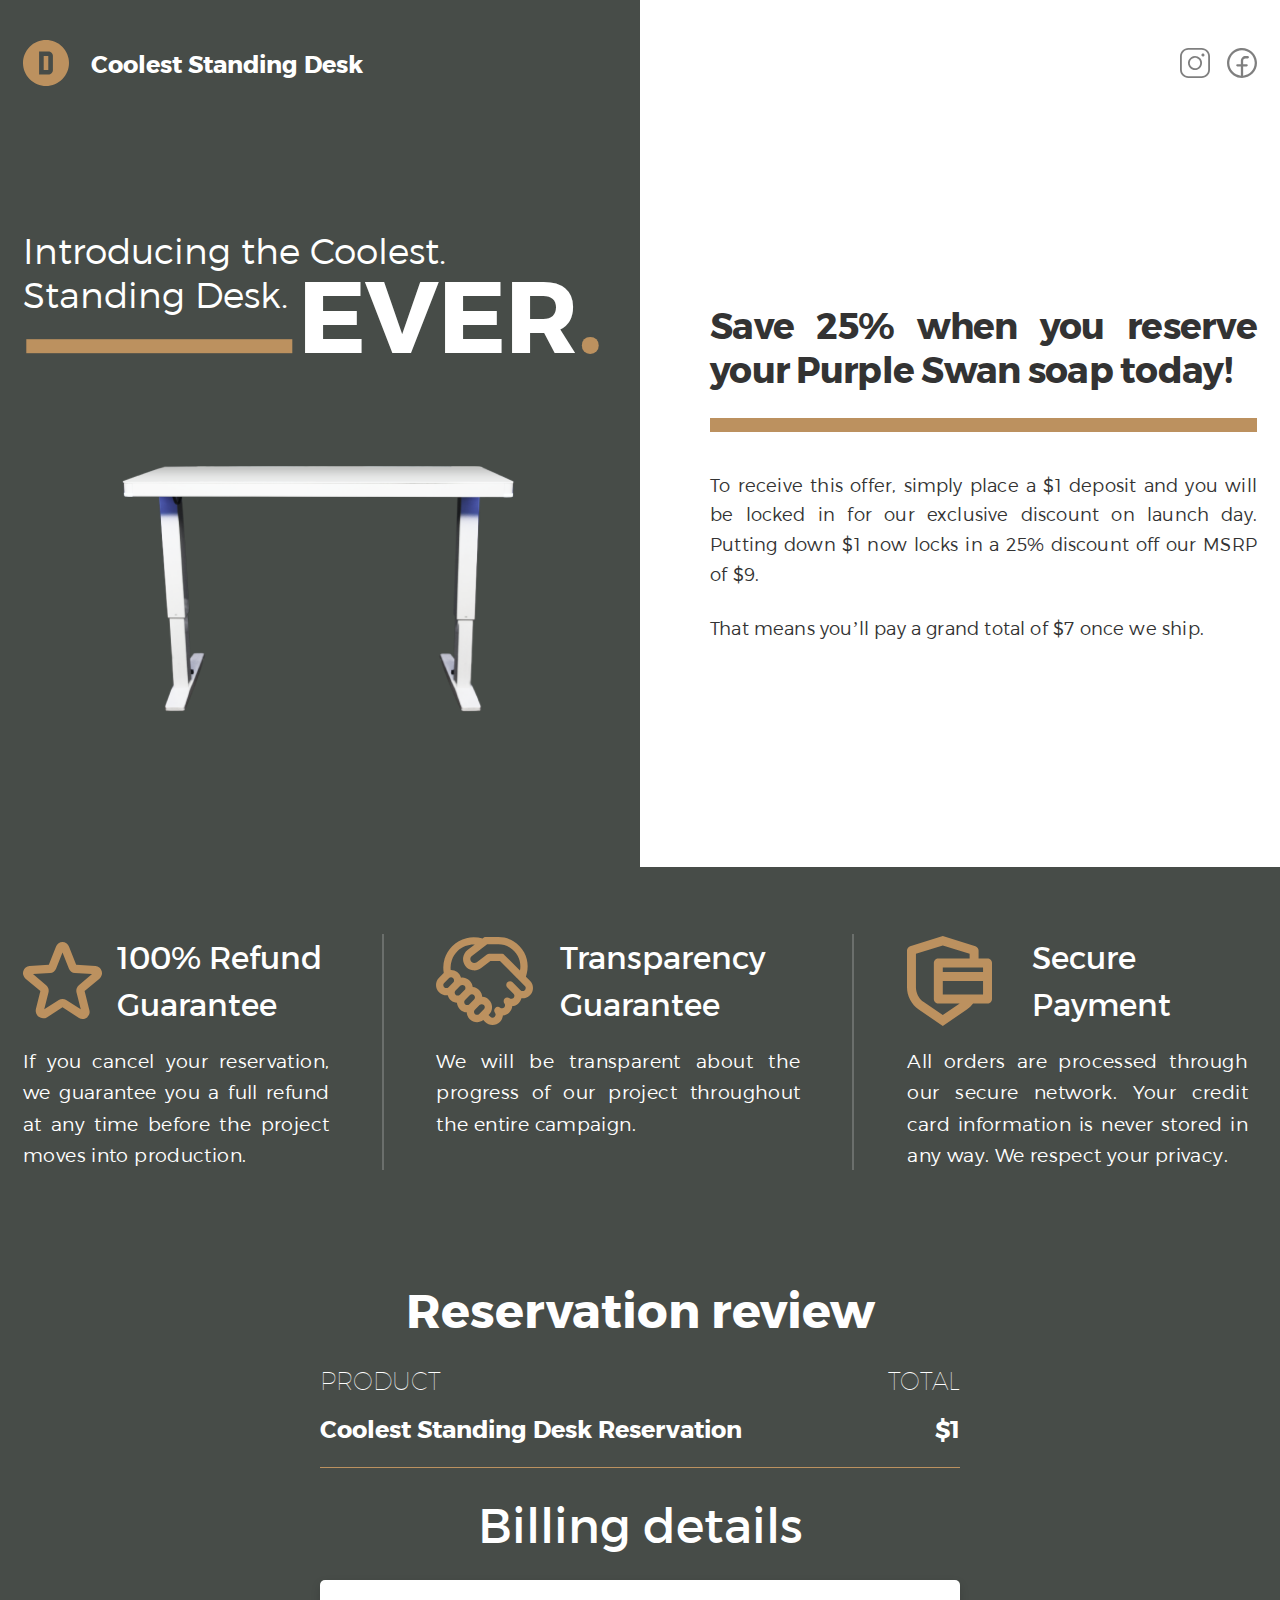
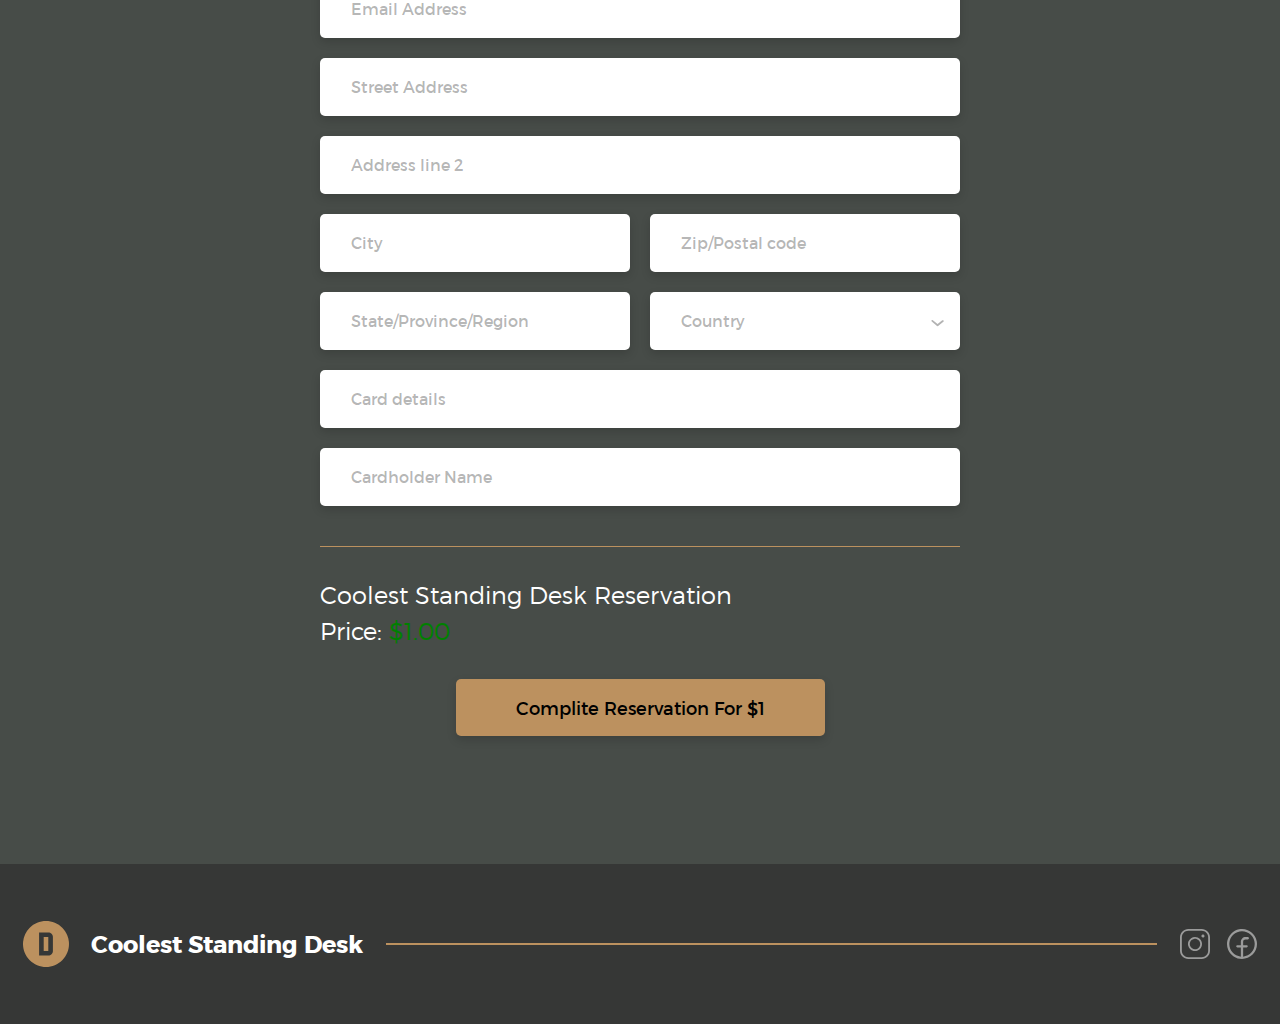
==== commit 5fdbc22d: "Design" ====
--- a/BuyPage.html
+++ b/BuyPage.html
@@ -1,8 +1,8 @@
 <!DOCTYPE html>
 <html lang="en">
   <head>
+    <script defer src="./country-script.js"></script>
     <link rel="stylesheet" href="./Montserrat/montserrat.css" />
-
     <link rel="stylesheet" href="./styles/style-buy-page.css" />
     <meta charset="UTF-8" />
     <meta http-equiv="X-UA-Compatible" content="IE=edge" />
@@ -10,9 +10,9 @@
     <title>Document</title>
   </head>
   <body>
-    <main>
+    <header>
       <div class="container">
-        <div class="title">
+        <div class="logo">
           <svg
             width="46"
             height="46"
@@ -27,6 +27,98 @@
           </svg>
           <span>Coolest Standing Desk</span>
         </div>
+        <div class="header_icons disable">
+          <a href="#" class="icon">
+            <svg
+              width="30"
+              height="30"
+              viewBox="0 0 30 30"
+              fill="none"
+              xmlns="http://www.w3.org/2000/svg"
+            >
+              <path
+                opacity="0.5"
+                d="M15 7.95918C13.6075 7.95918 12.2462 8.37212 11.0883 9.14577C9.93048 9.91943 9.02804 11.0191 8.49513 12.3056C7.96223 13.5921 7.8228 15.0078 8.09447 16.3736C8.36614 17.7394 9.03672 18.9939 10.0214 19.9786C11.0061 20.9633 12.2606 21.6339 13.6264 21.9055C14.9922 22.1772 16.4079 22.0378 17.6944 21.5049C18.9809 20.972 20.0806 20.0695 20.8542 18.9117C21.6279 17.7538 22.0408 16.3925 22.0408 15C22.0387 13.1333 21.2962 11.3437 19.9763 10.0237C18.6563 8.70376 16.8667 7.96129 15 7.95918ZM15 20.2041C13.9707 20.2041 12.9646 19.8989 12.1088 19.327C11.253 18.7552 10.5859 17.9424 10.1921 16.9915C9.79817 16.0406 9.69511 14.9942 9.89591 13.9847C10.0967 12.9752 10.5924 12.048 11.3202 11.3202C12.048 10.5924 12.9752 10.0967 13.9847 9.89591C14.9942 9.69511 16.0406 9.79817 16.9915 10.1921C17.9424 10.5859 18.7552 11.253 19.327 12.1088C19.8989 12.9646 20.2041 13.9707 20.2041 15C20.2025 16.3797 19.6537 17.7025 18.6781 18.6781C17.7025 19.6537 16.3797 20.2025 15 20.2041ZM21.7347 0H8.26531C6.07398 0.00251164 3.97313 0.874125 2.42363 2.42363C0.874125 3.97313 0.00251164 6.07398 0 8.26531V21.7347C0.00251164 23.926 0.874125 26.0269 2.42363 27.5764C3.97313 29.1259 6.07398 29.9975 8.26531 30H21.7347C23.926 29.9975 26.0269 29.1259 27.5764 27.5764C29.1259 26.0269 29.9975 23.926 30 21.7347V8.26531C29.9975 6.07398 29.1259 3.97313 27.5764 2.42363C26.0269 0.874125 23.926 0.00251164 21.7347 0ZM28.1633 21.7347C28.1614 23.4391 27.4835 25.0731 26.2783 26.2783C25.0731 27.4835 23.4391 28.1614 21.7347 28.1633H8.26531C6.56093 28.1614 4.9269 27.4835 3.72172 26.2783C2.51654 25.0731 1.83864 23.4391 1.83673 21.7347V8.26531C1.83864 6.56093 2.51654 4.9269 3.72172 3.72172C4.9269 2.51654 6.56093 1.83864 8.26531 1.83673H21.7347C23.4391 1.83864 25.0731 2.51654 26.2783 3.72172C27.4835 4.9269 28.1614 6.56093 28.1633 8.26531V21.7347ZM24.4898 7.04082C24.4898 7.34354 24.4 7.63947 24.2318 7.89118C24.0637 8.14289 23.8246 8.33907 23.5449 8.45492C23.2652 8.57077 22.9575 8.60108 22.6606 8.54202C22.3637 8.48296 22.0909 8.33718 21.8769 8.12312C21.6628 7.90906 21.517 7.63633 21.458 7.33942C21.3989 7.04251 21.4292 6.73476 21.5451 6.45508C21.6609 6.17539 21.8571 5.93634 22.1088 5.76816C22.3605 5.59997 22.6565 5.5102 22.9592 5.5102C23.365 5.51069 23.754 5.67211 24.041 5.95905C24.3279 6.24599 24.4893 6.63502 24.4898 7.04082Z"
+                fill="white"
+              />
+            </svg>
+          </a>
+          <a href="#" class="icon">
+            <svg
+              width="30"
+              height="30"
+              viewBox="0 0 30 30"
+              fill="none"
+              xmlns="http://www.w3.org/2000/svg"
+            >
+              <path
+                opacity="0.5"
+                d="M30 15C30 12.0334 29.1204 9.1335 27.4723 6.66684C25.8242 4.20019 23.4818 2.2776 20.7411 1.14217C18.0004 0.00674768 14.9846 -0.290521 12.075 0.287953C9.16542 0.866428 6.49267 2.29467 4.39473 4.39208C2.29679 6.48949 0.867886 9.16188 0.288685 12.0714C-0.290517 14.9808 0.00599824 17.9967 1.14074 20.7377C2.27548 23.4786 4.19748 25.8216 6.66372 27.4702C9.12997 29.1189 12.0297 29.9993 14.9963 30H15L15.0038 29.9999C18.98 29.9944 22.7917 28.4122 25.6029 25.6003C28.4142 22.7883 29.9955 18.9762 30 15ZM16.1538 27.6392V18.4617H19.6154C19.9214 18.4617 20.2149 18.3401 20.4313 18.1237C20.6477 17.9073 20.7692 17.6139 20.7692 17.3078C20.7692 17.0018 20.6477 16.7083 20.4313 16.4919C20.2149 16.2756 19.9214 16.154 19.6154 16.154H16.1538V12.6925C16.1545 12.0806 16.3979 11.4941 16.8305 11.0614C17.2631 10.6288 17.8497 10.3855 18.4615 10.3848H20.7692C21.0753 10.3848 21.3687 10.2632 21.5851 10.0468C21.8015 9.83042 21.9231 9.53694 21.9231 9.23092C21.9231 8.9249 21.8015 8.63141 21.5851 8.41503C21.3687 8.19864 21.0753 8.07707 20.7692 8.07707H18.4615C17.2379 8.07845 16.0647 8.56515 15.1995 9.4304C14.3342 10.2957 13.8475 11.4688 13.8462 12.6925V16.154H10.3846C10.0786 16.154 9.78512 16.2756 9.56873 16.4919C9.35234 16.7083 9.23077 17.0018 9.23077 17.3078C9.23077 17.6139 9.35234 17.9073 9.56873 18.1237C9.78512 18.3401 10.0786 18.4617 10.3846 18.4617H13.8462V27.6392C10.5935 27.3423 7.58043 25.8029 5.43381 23.3411C3.28719 20.8793 2.17223 17.6848 2.32084 14.422C2.46946 11.1591 3.87022 8.07917 6.23175 5.82275C8.59328 3.56634 11.7338 2.30718 15 2.30718C18.2662 2.30718 21.4067 3.56634 23.7683 5.82275C26.1298 8.07917 27.5305 11.1591 27.6792 14.422C27.8278 17.6848 26.7128 20.8793 24.5662 23.3411C22.4196 25.8029 19.4065 27.3423 16.1538 27.6392Z"
+                fill="white"
+              />
+            </svg>
+          </a>
+        </div>
+        <div class="burger">
+          <span></span>
+        </div>
+      </div>
+      <section class="introdusing">
+        <div class="introdusing-title">
+          <h1>
+            Introducing the Coolest.<br />Standing Desk.
+            <span>ever<span>.</span></span>
+          </h1>
+          <div class="table-img">
+            <img src="./prepare/TableSlide.png" alt="" />
+          </div>
+        </div>
+        <div class="purple-swan">
+          <p>Save 25% when you reserve your Purple Swan soap today!</p>
+          <hr />
+          <p>
+            To receive this offer, simply place a $1 deposit and you will be
+            locked in for our exclusive discount on launch day. Putting down $1
+            now locks in a 25% discount off our MSRP of $9.
+          </p>
+          <br />
+          <p>That means you’ll pay a grand total of $7 once we ship.</p>
+        </div>
+      </section>
+    </header>
+    <main>
+      <section class="about">
+        <div class="about-column about-first">
+          <div class="about-logo">
+            <img src="./prepare/star-about.svg" alt="" />
+            <span>100% Refund Guarantee</span>
+          </div>
+          <p>
+            If you cancel your reservation, we guarantee you a full refund at
+            any time before the project moves into production.
+          </p>
+        </div>
+        <div class="about-column about-second">
+          <div class="about-logo">
+            <img src="./prepare/hands-about.svg" alt="" />
+            <span>Transparency Guarantee</span>
+          </div>
+          <p>
+            We will be transparent about the progress of our project throughout
+            the entire campaign.
+          </p>
+        </div>
+        <div class="about-column about-third">
+          <div class="about-logo">
+            <img src="./prepare/secure-about.svg" alt="">
+            <span>Secure<br />Payment</span>
+          </div>
+          <p>
+            All orders are processed through our secure network. Your credit card information is never stored in any way. We respect your privacy.
+          </p>
+        </div>
+      </section>
+      <div class="container">
         <div class="title-form">
           <h1>Reservation review</h1>
           <div class="product">
@@ -89,6 +181,10 @@
               <div class="select form__input billing__form-input">
                 <select id="reservation-form-country" name="format">
                   <option selected disabled hidden>Country</option>
+
+                  <option value="country">hjgjhg</option>
+                  <option value="country">hjgjhg</option>
+                  <option value="country">hjgjhg</option>
                 </select>
               </div>
             </div>
@@ -96,7 +192,6 @@
               <div id="reservation-form-card">Card details</div>
             </div>
 
-            
             <input
               class="form__input billing__form-input"
               type="text"
@@ -136,21 +231,38 @@
           </svg>
           <span>Coolest Standing Desk</span>
         </div>
-        <hr>
+        <hr />
         <div class="social-icons">
           <a href="#" class="s__icon">
-            <svg width="30" height="30" viewBox="0 0 30 30" fill="none" xmlns="http://www.w3.org/2000/svg">
-              <path opacity="0.5" d="M15 7.95918C13.6075 7.95918 12.2462 8.37212 11.0883 9.14577C9.93048 9.91943 9.02804 11.0191 8.49513 12.3056C7.96223 13.5921 7.8228 15.0078 8.09447 16.3736C8.36614 17.7394 9.03672 18.9939 10.0214 19.9786C11.0061 20.9633 12.2606 21.6339 13.6264 21.9055C14.9922 22.1772 16.4079 22.0378 17.6944 21.5049C18.9809 20.972 20.0806 20.0695 20.8542 18.9117C21.6279 17.7538 22.0408 16.3925 22.0408 15C22.0387 13.1333 21.2962 11.3437 19.9763 10.0237C18.6563 8.70376 16.8667 7.96129 15 7.95918ZM15 20.2041C13.9707 20.2041 12.9646 19.8989 12.1088 19.327C11.253 18.7552 10.5859 17.9424 10.1921 16.9915C9.79817 16.0406 9.69511 14.9942 9.89591 13.9847C10.0967 12.9752 10.5924 12.048 11.3202 11.3202C12.048 10.5924 12.9752 10.0967 13.9847 9.89591C14.9942 9.69511 16.0406 9.79817 16.9915 10.1921C17.9424 10.5859 18.7552 11.253 19.327 12.1088C19.8989 12.9646 20.2041 13.9707 20.2041 15C20.2025 16.3797 19.6537 17.7025 18.6781 18.6781C17.7025 19.6537 16.3797 20.2025 15 20.2041ZM21.7347 0H8.26531C6.07398 0.00251164 3.97313 0.874125 2.42363 2.42363C0.874125 3.97313 0.00251164 6.07398 0 8.26531V21.7347C0.00251164 23.926 0.874125 26.0269 2.42363 27.5764C3.97313 29.1259 6.07398 29.9975 8.26531 30H21.7347C23.926 29.9975 26.0269 29.1259 27.5764 27.5764C29.1259 26.0269 29.9975 23.926 30 21.7347V8.26531C29.9975 6.07398 29.1259 3.97313 27.5764 2.42363C26.0269 0.874125 23.926 0.00251164 21.7347 0ZM28.1633 21.7347C28.1614 23.4391 27.4835 25.0731 26.2783 26.2783C25.0731 27.4835 23.4391 28.1614 21.7347 28.1633H8.26531C6.56093 28.1614 4.9269 27.4835 3.72172 26.2783C2.51654 25.0731 1.83864 23.4391 1.83673 21.7347V8.26531C1.83864 6.56093 2.51654 4.9269 3.72172 3.72172C4.9269 2.51654 6.56093 1.83864 8.26531 1.83673H21.7347C23.4391 1.83864 25.0731 2.51654 26.2783 3.72172C27.4835 4.9269 28.1614 6.56093 28.1633 8.26531V21.7347ZM24.4898 7.04082C24.4898 7.34354 24.4 7.63947 24.2318 7.89118C24.0637 8.14289 23.8246 8.33907 23.5449 8.45492C23.2652 8.57077 22.9575 8.60108 22.6606 8.54202C22.3637 8.48296 22.0909 8.33718 21.8769 8.12312C21.6628 7.90906 21.517 7.63633 21.458 7.33942C21.3989 7.04251 21.4292 6.73476 21.5451 6.45508C21.6609 6.17539 21.8571 5.93634 22.1088 5.76816C22.3605 5.59997 22.6565 5.5102 22.9592 5.5102C23.365 5.51069 23.754 5.67211 24.041 5.95905C24.3279 6.24599 24.4893 6.63502 24.4898 7.04082Z" fill="white"/>
-              </svg>
-              
+            <svg
+              width="30"
+              height="30"
+              viewBox="0 0 30 30"
+              fill="none"
+              xmlns="http://www.w3.org/2000/svg"
+            >
+              <path
+                opacity="0.5"
+                d="M15 7.95918C13.6075 7.95918 12.2462 8.37212 11.0883 9.14577C9.93048 9.91943 9.02804 11.0191 8.49513 12.3056C7.96223 13.5921 7.8228 15.0078 8.09447 16.3736C8.36614 17.7394 9.03672 18.9939 10.0214 19.9786C11.0061 20.9633 12.2606 21.6339 13.6264 21.9055C14.9922 22.1772 16.4079 22.0378 17.6944 21.5049C18.9809 20.972 20.0806 20.0695 20.8542 18.9117C21.6279 17.7538 22.0408 16.3925 22.0408 15C22.0387 13.1333 21.2962 11.3437 19.9763 10.0237C18.6563 8.70376 16.8667 7.96129 15 7.95918ZM15 20.2041C13.9707 20.2041 12.9646 19.8989 12.1088 19.327C11.253 18.7552 10.5859 17.9424 10.1921 16.9915C9.79817 16.0406 9.69511 14.9942 9.89591 13.9847C10.0967 12.9752 10.5924 12.048 11.3202 11.3202C12.048 10.5924 12.9752 10.0967 13.9847 9.89591C14.9942 9.69511 16.0406 9.79817 16.9915 10.1921C17.9424 10.5859 18.7552 11.253 19.327 12.1088C19.8989 12.9646 20.2041 13.9707 20.2041 15C20.2025 16.3797 19.6537 17.7025 18.6781 18.6781C17.7025 19.6537 16.3797 20.2025 15 20.2041ZM21.7347 0H8.26531C6.07398 0.00251164 3.97313 0.874125 2.42363 2.42363C0.874125 3.97313 0.00251164 6.07398 0 8.26531V21.7347C0.00251164 23.926 0.874125 26.0269 2.42363 27.5764C3.97313 29.1259 6.07398 29.9975 8.26531 30H21.7347C23.926 29.9975 26.0269 29.1259 27.5764 27.5764C29.1259 26.0269 29.9975 23.926 30 21.7347V8.26531C29.9975 6.07398 29.1259 3.97313 27.5764 2.42363C26.0269 0.874125 23.926 0.00251164 21.7347 0ZM28.1633 21.7347C28.1614 23.4391 27.4835 25.0731 26.2783 26.2783C25.0731 27.4835 23.4391 28.1614 21.7347 28.1633H8.26531C6.56093 28.1614 4.9269 27.4835 3.72172 26.2783C2.51654 25.0731 1.83864 23.4391 1.83673 21.7347V8.26531C1.83864 6.56093 2.51654 4.9269 3.72172 3.72172C4.9269 2.51654 6.56093 1.83864 8.26531 1.83673H21.7347C23.4391 1.83864 25.0731 2.51654 26.2783 3.72172C27.4835 4.9269 28.1614 6.56093 28.1633 8.26531V21.7347ZM24.4898 7.04082C24.4898 7.34354 24.4 7.63947 24.2318 7.89118C24.0637 8.14289 23.8246 8.33907 23.5449 8.45492C23.2652 8.57077 22.9575 8.60108 22.6606 8.54202C22.3637 8.48296 22.0909 8.33718 21.8769 8.12312C21.6628 7.90906 21.517 7.63633 21.458 7.33942C21.3989 7.04251 21.4292 6.73476 21.5451 6.45508C21.6609 6.17539 21.8571 5.93634 22.1088 5.76816C22.3605 5.59997 22.6565 5.5102 22.9592 5.5102C23.365 5.51069 23.754 5.67211 24.041 5.95905C24.3279 6.24599 24.4893 6.63502 24.4898 7.04082Z"
+                fill="white"
+              />
+            </svg>
           </a>
           <a href="#" class="s__icon">
-            <svg width="30" height="30" viewBox="0 0 30 30" fill="none" xmlns="http://www.w3.org/2000/svg">
-              <path opacity="0.5" d="M30 15C30 12.0334 29.1204 9.1335 27.4723 6.66684C25.8242 4.20019 23.4818 2.2776 20.7411 1.14217C18.0004 0.00674768 14.9846 -0.290521 12.075 0.287953C9.16542 0.866428 6.49267 2.29467 4.39473 4.39208C2.29679 6.48949 0.867886 9.16188 0.288685 12.0714C-0.290517 14.9808 0.00599824 17.9967 1.14074 20.7377C2.27548 23.4786 4.19748 25.8216 6.66372 27.4702C9.12997 29.1189 12.0297 29.9993 14.9963 30H15L15.0038 29.9999C18.98 29.9944 22.7917 28.4122 25.6029 25.6003C28.4142 22.7883 29.9955 18.9762 30 15ZM16.1538 27.6392V18.4617H19.6154C19.9214 18.4617 20.2149 18.3401 20.4313 18.1237C20.6477 17.9073 20.7692 17.6139 20.7692 17.3078C20.7692 17.0018 20.6477 16.7083 20.4313 16.4919C20.2149 16.2756 19.9214 16.154 19.6154 16.154H16.1538V12.6925C16.1545 12.0806 16.3979 11.4941 16.8305 11.0614C17.2631 10.6288 17.8497 10.3855 18.4615 10.3848H20.7692C21.0753 10.3848 21.3687 10.2632 21.5851 10.0468C21.8015 9.83042 21.9231 9.53694 21.9231 9.23092C21.9231 8.9249 21.8015 8.63141 21.5851 8.41503C21.3687 8.19864 21.0753 8.07707 20.7692 8.07707H18.4615C17.2379 8.07845 16.0647 8.56515 15.1995 9.4304C14.3342 10.2957 13.8475 11.4688 13.8462 12.6925V16.154H10.3846C10.0786 16.154 9.78512 16.2756 9.56873 16.4919C9.35234 16.7083 9.23077 17.0018 9.23077 17.3078C9.23077 17.6139 9.35234 17.9073 9.56873 18.1237C9.78512 18.3401 10.0786 18.4617 10.3846 18.4617H13.8462V27.6392C10.5935 27.3423 7.58043 25.8029 5.43381 23.3411C3.28719 20.8793 2.17223 17.6848 2.32084 14.422C2.46946 11.1591 3.87022 8.07917 6.23175 5.82275C8.59328 3.56634 11.7338 2.30718 15 2.30718C18.2662 2.30718 21.4067 3.56634 23.7683 5.82275C26.1298 8.07917 27.5305 11.1591 27.6792 14.422C27.8278 17.6848 26.7128 20.8793 24.5662 23.3411C22.4196 25.8029 19.4065 27.3423 16.1538 27.6392Z" fill="white"/>
-              </svg>
-              
-          </a>
-         
+            <svg
+              width="30"
+              height="30"
+              viewBox="0 0 30 30"
+              fill="none"
+              xmlns="http://www.w3.org/2000/svg"
+            >
+              <path
+                opacity="0.5"
+                d="M30 15C30 12.0334 29.1204 9.1335 27.4723 6.66684C25.8242 4.20019 23.4818 2.2776 20.7411 1.14217C18.0004 0.00674768 14.9846 -0.290521 12.075 0.287953C9.16542 0.866428 6.49267 2.29467 4.39473 4.39208C2.29679 6.48949 0.867886 9.16188 0.288685 12.0714C-0.290517 14.9808 0.00599824 17.9967 1.14074 20.7377C2.27548 23.4786 4.19748 25.8216 6.66372 27.4702C9.12997 29.1189 12.0297 29.9993 14.9963 30H15L15.0038 29.9999C18.98 29.9944 22.7917 28.4122 25.6029 25.6003C28.4142 22.7883 29.9955 18.9762 30 15ZM16.1538 27.6392V18.4617H19.6154C19.9214 18.4617 20.2149 18.3401 20.4313 18.1237C20.6477 17.9073 20.7692 17.6139 20.7692 17.3078C20.7692 17.0018 20.6477 16.7083 20.4313 16.4919C20.2149 16.2756 19.9214 16.154 19.6154 16.154H16.1538V12.6925C16.1545 12.0806 16.3979 11.4941 16.8305 11.0614C17.2631 10.6288 17.8497 10.3855 18.4615 10.3848H20.7692C21.0753 10.3848 21.3687 10.2632 21.5851 10.0468C21.8015 9.83042 21.9231 9.53694 21.9231 9.23092C21.9231 8.9249 21.8015 8.63141 21.5851 8.41503C21.3687 8.19864 21.0753 8.07707 20.7692 8.07707H18.4615C17.2379 8.07845 16.0647 8.56515 15.1995 9.4304C14.3342 10.2957 13.8475 11.4688 13.8462 12.6925V16.154H10.3846C10.0786 16.154 9.78512 16.2756 9.56873 16.4919C9.35234 16.7083 9.23077 17.0018 9.23077 17.3078C9.23077 17.6139 9.35234 17.9073 9.56873 18.1237C9.78512 18.3401 10.0786 18.4617 10.3846 18.4617H13.8462V27.6392C10.5935 27.3423 7.58043 25.8029 5.43381 23.3411C3.28719 20.8793 2.17223 17.6848 2.32084 14.422C2.46946 11.1591 3.87022 8.07917 6.23175 5.82275C8.59328 3.56634 11.7338 2.30718 15 2.30718C18.2662 2.30718 21.4067 3.56634 23.7683 5.82275C26.1298 8.07917 27.5305 11.1591 27.6792 14.422C27.8278 17.6848 26.7128 20.8793 24.5662 23.3411C22.4196 25.8029 19.4065 27.3423 16.1538 27.6392Z"
+                fill="white"
+              />
+            </svg>
+          </a>
         </div>
       </div>
     </footer>
--- a/styles/style-buy-page.css
+++ b/styles/style-buy-page.css
@@ -112,6 +112,186 @@
           align-items: center;
 }
 
+body header {
+  padding-top: 40px;
+  padding-bottom: 150px;
+  background: -webkit-gradient(linear, left top, right top, from(#474c48), color-stop(50%, #474c48), color-stop(50%, white));
+  background: linear-gradient(-270deg, #474c48 0%, #474c48 50%, white 50%);
+}
+
+body header .container {
+  width: 63%;
+  min-width: 1234px;
+  -webkit-box-orient: horizontal;
+  -webkit-box-direction: normal;
+      -ms-flex-direction: row;
+          flex-direction: row;
+  -webkit-box-pack: justify;
+      -ms-flex-pack: justify;
+          justify-content: space-between;
+  margin: 0 auto;
+  margin-bottom: 142px;
+}
+
+body header .container .logo {
+  display: -webkit-box;
+  display: -ms-flexbox;
+  display: flex;
+  -webkit-box-align: center;
+      -ms-flex-align: center;
+          align-items: center;
+}
+
+body header .container .logo svg {
+  width: 46px;
+  height: 46px;
+  margin-right: 22px;
+}
+
+body header .container .logo span {
+  font-weight: 700;
+  font-style: normal;
+  font-size: 24px;
+  line-height: 29px;
+  color: #ffffff;
+}
+
+body header .container .header_icons {
+  display: -webkit-box;
+  display: -ms-flexbox;
+  display: flex;
+  -webkit-box-align: center;
+      -ms-flex-align: center;
+          align-items: center;
+  -webkit-box-pack: justify;
+      -ms-flex-pack: justify;
+          justify-content: space-between;
+  width: -webkit-fit-content;
+  width: -moz-fit-content;
+  width: fit-content;
+}
+
+body header .container .header_icons .icon {
+  outline: none;
+  width: 30px;
+  height: 30px;
+  margin-left: 17px;
+}
+
+body header .container .header_icons .icon svg {
+  width: 100%;
+}
+
+body header .container .header_icons .icon svg path {
+  fill: black;
+  opacity: 0.5;
+}
+
+body header .container .burger {
+  display: none;
+}
+
+body header .introdusing {
+  width: 63%;
+  min-width: 1234px;
+  max-width: 1234px;
+  margin: 0 auto;
+  display: -ms-grid;
+  display: grid;
+  -ms-grid-columns: 1fr 1fr;
+      grid-template-columns: 1fr 1fr;
+}
+
+body header .introdusing .introdusing-title {
+  margin-right: 22px;
+}
+
+body header .introdusing .introdusing-title h1 {
+  color: #fff;
+  grid-area: title;
+  font-size: 36px;
+  line-height: 44px;
+  font-style: normal;
+  font-weight: 300;
+  margin-bottom: 140px;
+}
+
+body header .introdusing .introdusing-title h1 > span {
+  display: inline-block;
+  position: relative;
+  text-transform: uppercase;
+  font-weight: bold;
+  -webkit-transform: scale(2.8);
+          transform: scale(2.8);
+  top: 20px;
+  left: 98px;
+}
+
+body header .introdusing .introdusing-title h1 > span::before {
+  position: absolute;
+  content: '';
+  width: 95px;
+  height: 5px;
+  background-color: #bc915f;
+  bottom: 8px;
+  right: 102%;
+}
+
+body header .introdusing .introdusing-title h1 > span > span {
+  color: #bc915f;
+}
+
+body header .introdusing .introdusing-title .table-img {
+  width: 405px;
+  height: 261px;
+  margin: 0 auto;
+}
+
+body header .introdusing .introdusing-title .table-img img {
+  width: 100%;
+  height: 100%;
+}
+
+body header .introdusing .purple-swan {
+  display: -webkit-box;
+  display: -ms-flexbox;
+  display: flex;
+  color: #333333;
+  -webkit-box-orient: vertical;
+  -webkit-box-direction: normal;
+      -ms-flex-direction: column;
+          flex-direction: column;
+  -webkit-box-pack: center;
+      -ms-flex-pack: center;
+          justify-content: center;
+  margin-left: 70px;
+}
+
+body header .introdusing .purple-swan p {
+  font-size: 18px;
+  line-height: 165%;
+  letter-spacing: 0.01em;
+  text-align: justify;
+  font-weight: 300;
+}
+
+body header .introdusing .purple-swan p:first-of-type {
+  font-size: 36px;
+  line-height: 44px;
+  letter-spacing: -0.02em;
+  margin-bottom: 27px;
+  font-weight: 600;
+}
+
+body header .introdusing .purple-swan hr {
+  background-color: #bc915f;
+  height: 14px;
+  width: 100%;
+  margin-bottom: 38px;
+  border: none;
+  outline: none;
+}
+
 body main {
   font-family: 'Montserrat';
   color: white;
@@ -120,7 +300,86 @@
   padding-bottom: 128px;
 }
 
-body main .title {
+body main .about {
+  width: 64%;
+  min-width: 1234px;
+  max-width: 1234px;
+  margin: 0 auto;
+  display: -ms-grid;
+  display: grid;
+  -ms-grid-columns: 24.83% 29.5% 27.6%;
+      grid-template-columns: 24.83% 29.5% 27.6%;
+  gap: 107px;
+  margin-bottom: 103px;
+}
+
+body main .about p {
+  font-weight: 300;
+  font-size: 19px;
+  line-height: 165%;
+  text-align: justify;
+  letter-spacing: 0.02em;
+}
+
+body main .about .about-first img {
+  width: 79px;
+  height: 77px;
+  margin-right: 15px;
+}
+
+body main .about .about-second {
+  position: relative;
+}
+
+body main .about .about-second img {
+  width: 97px;
+  height: 88px;
+  margin-right: 27px;
+}
+
+body main .about .about-second::before {
+  position: absolute;
+  content: '';
+  height: 100%;
+  width: 2px;
+  background-color: #fff;
+  opacity: 0.2;
+  left: -54px;
+}
+
+body main .about .about-second::after {
+  position: absolute;
+  content: '';
+  height: 100%;
+  width: 2px;
+  background-color: #fff;
+  opacity: 0.2;
+  top: 0;
+  right: -54px;
+}
+
+body main .about .about-third img {
+  width: 85px;
+  height: 90px;
+  margin-right: 40px;
+}
+
+body main .about .about-logo {
+  display: -webkit-box;
+  display: -ms-flexbox;
+  display: flex;
+  -webkit-box-align: center;
+      -ms-flex-align: center;
+          align-items: center;
+  margin-bottom: 18px;
+}
+
+body main .about .about-logo span {
+  font-size: 31px;
+  font-family: 'Playfair' 'Display';
+}
+
+body main .container .title {
   display: -webkit-box;
   display: -ms-flexbox;
   display: flex;
@@ -134,25 +393,25 @@
   margin-bottom: 36px;
 }
 
-body main .title span {
+body main .container .title span {
   margin-top: 20px;
   font-size: 24px;
   font-weight: 600;
 }
 
-body main .title-form {
+body main .container .title-form {
   width: 100%;
   padding-bottom: 20px;
   border-bottom: 1px solid #bc915f;
 }
 
-body main .title-form h1 {
+body main .container .title-form h1 {
   text-align: center;
   font-size: 48px;
 }
 
-body main .title-form .product,
-body main .title-form .reservation {
+body main .container .title-form .product,
+body main .container .title-form .reservation {
   display: -webkit-box;
   display: -ms-flexbox;
   display: flex;
@@ -164,20 +423,20 @@
           justify-content: space-between;
 }
 
-body main .title-form .product {
+body main .container .title-form .product {
   margin-bottom: 5px;
   margin-top: 10px;
 }
 
-body main .title-form .product h1,
-body main .title-form .product h2 {
+body main .container .title-form .product h1,
+body main .container .title-form .product h2 {
   line-height: 51px;
   font-size: 24px;
   font-weight: 200;
   text-transform: uppercase;
 }
 
-body main .title-form .reservation {
+body main .container .title-form .reservation {
   display: -webkit-box;
   display: -ms-flexbox;
   display: flex;
@@ -186,12 +445,12 @@
           align-items: center;
 }
 
-body main .title-form .reservation h1,
-body main .title-form .reservation h2 {
+body main .container .title-form .reservation h1,
+body main .container .title-form .reservation h2 {
   font-size: 24px;
 }
 
-body main form {
+body main .container form {
   width: 100%;
   display: -webkit-box;
   display: -ms-flexbox;
@@ -205,12 +464,12 @@
           align-items: center;
 }
 
-body main form .billing__title {
+body main .container form .billing__title {
   font-size: 48px;
   padding: 20px 0;
 }
 
-body main form .billing__form-group {
+body main .container form .billing__form-group {
   border-bottom: 1px solid #bc915f;
   margin-bottom: 30px;
   padding-bottom: 20px;
@@ -221,11 +480,11 @@
   gap: 0 20px;
 }
 
-body main form .billing__form-group #reservation-form-email,
-body main form .billing__form-group #reservation-form-address-1,
-body main form .billing__form-group #reservation-form-address-2,
-body main form .billing__form-group #reservation-form-card-holder,
-body main form .billing__form-group #reservation-form-card-details {
+body main .container form .billing__form-group #reservation-form-email,
+body main .container form .billing__form-group #reservation-form-address-1,
+body main .container form .billing__form-group #reservation-form-address-2,
+body main .container form .billing__form-group #reservation-form-card-holder,
+body main .container form .billing__form-group #reservation-form-card-details {
   background-color: white;
   -ms-grid-column: 1;
   -ms-grid-column-span: 2;
@@ -240,40 +499,40 @@
           box-shadow: 0px 4px 10px rgba(0, 0, 0, 0.15);
 }
 
-body main form .billing__form-group #reservation-form-email::-webkit-input-placeholder,
-body main form .billing__form-group #reservation-form-address-1::-webkit-input-placeholder,
-body main form .billing__form-group #reservation-form-address-2::-webkit-input-placeholder,
-body main form .billing__form-group #reservation-form-card-holder::-webkit-input-placeholder,
-body main form .billing__form-group #reservation-form-card-details::-webkit-input-placeholder {
+body main .container form .billing__form-group #reservation-form-email::-webkit-input-placeholder,
+body main .container form .billing__form-group #reservation-form-address-1::-webkit-input-placeholder,
+body main .container form .billing__form-group #reservation-form-address-2::-webkit-input-placeholder,
+body main .container form .billing__form-group #reservation-form-card-holder::-webkit-input-placeholder,
+body main .container form .billing__form-group #reservation-form-card-details::-webkit-input-placeholder {
   color: rgba(0, 0, 0, 0.3);
 }
 
-body main form .billing__form-group #reservation-form-email:-ms-input-placeholder,
-body main form .billing__form-group #reservation-form-address-1:-ms-input-placeholder,
-body main form .billing__form-group #reservation-form-address-2:-ms-input-placeholder,
-body main form .billing__form-group #reservation-form-card-holder:-ms-input-placeholder,
-body main form .billing__form-group #reservation-form-card-details:-ms-input-placeholder {
+body main .container form .billing__form-group #reservation-form-email:-ms-input-placeholder,
+body main .container form .billing__form-group #reservation-form-address-1:-ms-input-placeholder,
+body main .container form .billing__form-group #reservation-form-address-2:-ms-input-placeholder,
+body main .container form .billing__form-group #reservation-form-card-holder:-ms-input-placeholder,
+body main .container form .billing__form-group #reservation-form-card-details:-ms-input-placeholder {
   color: rgba(0, 0, 0, 0.3);
 }
 
-body main form .billing__form-group #reservation-form-email::-ms-input-placeholder,
-body main form .billing__form-group #reservation-form-address-1::-ms-input-placeholder,
-body main form .billing__form-group #reservation-form-address-2::-ms-input-placeholder,
-body main form .billing__form-group #reservation-form-card-holder::-ms-input-placeholder,
-body main form .billing__form-group #reservation-form-card-details::-ms-input-placeholder {
+body main .container form .billing__form-group #reservation-form-email::-ms-input-placeholder,
+body main .container form .billing__form-group #reservation-form-address-1::-ms-input-placeholder,
+body main .container form .billing__form-group #reservation-form-address-2::-ms-input-placeholder,
+body main .container form .billing__form-group #reservation-form-card-holder::-ms-input-placeholder,
+body main .container form .billing__form-group #reservation-form-card-details::-ms-input-placeholder {
   color: rgba(0, 0, 0, 0.3);
 }
 
-body main form .billing__form-group #reservation-form-email::placeholder,
-body main form .billing__form-group #reservation-form-address-1::placeholder,
-body main form .billing__form-group #reservation-form-address-2::placeholder,
-body main form .billing__form-group #reservation-form-card-holder::placeholder,
-body main form .billing__form-group #reservation-form-card-details::placeholder {
+body main .container form .billing__form-group #reservation-form-email::placeholder,
+body main .container form .billing__form-group #reservation-form-address-1::placeholder,
+body main .container form .billing__form-group #reservation-form-address-2::placeholder,
+body main .container form .billing__form-group #reservation-form-card-holder::placeholder,
+body main .container form .billing__form-group #reservation-form-card-details::placeholder {
   color: rgba(0, 0, 0, 0.3);
 }
 
-body main form .billing__form-group .billing__form-row input,
-body main form .billing__form-group .billing__form-row select {
+body main .container form .billing__form-group .billing__form-row input,
+body main .container form .billing__form-group .billing__form-row select {
   font-size: 16px;
   -webkit-box-shadow: 0px 4px 10px rgba(0, 0, 0, 0.15);
           box-shadow: 0px 4px 10px rgba(0, 0, 0, 0.15);
@@ -283,34 +542,35 @@
   margin-bottom: 20px;
   width: 100%;
   background-color: white;
-  color: rgba(0, 0, 0, 0.3);
-}
-
-body main form .billing__form-group .billing__form-row input::-webkit-input-placeholder,
-body main form .billing__form-group .billing__form-row select::-webkit-input-placeholder {
+  color: black;
+}
+
+body main .container form .billing__form-group .billing__form-row input::-webkit-input-placeholder,
+body main .container form .billing__form-group .billing__form-row select::-webkit-input-placeholder {
   color: rgba(0, 0, 0, 0.3);
   font-size: inherit;
 }
 
-body main form .billing__form-group .billing__form-row input:-ms-input-placeholder,
-body main form .billing__form-group .billing__form-row select:-ms-input-placeholder {
+body main .container form .billing__form-group .billing__form-row input:-ms-input-placeholder,
+body main .container form .billing__form-group .billing__form-row select:-ms-input-placeholder {
   color: rgba(0, 0, 0, 0.3);
   font-size: inherit;
 }
 
-body main form .billing__form-group .billing__form-row input::-ms-input-placeholder,
-body main form .billing__form-group .billing__form-row select::-ms-input-placeholder {
+body main .container form .billing__form-group .billing__form-row input::-ms-input-placeholder,
+body main .container form .billing__form-group .billing__form-row select::-ms-input-placeholder {
   color: rgba(0, 0, 0, 0.3);
   font-size: inherit;
 }
 
-body main form .billing__form-group .billing__form-row input::placeholder,
-body main form .billing__form-group .billing__form-row select::placeholder {
+body main .container form .billing__form-group .billing__form-row input::placeholder,
+body main .container form .billing__form-group .billing__form-row select::placeholder {
   color: rgba(0, 0, 0, 0.3);
   font-size: inherit;
 }
 
-body main form .billing__form-group .billing__form-row #reservation-form-country {
+body main .container form .billing__form-group .billing__form-row #reservation-form-country {
+  color: rgba(0, 0, 0, 0.3);
   padding: 17px 31px;
   -webkit-appearance: none;
      -moz-appearance: none;
@@ -321,7 +581,7 @@
   background-position: 281px 28px;
 }
 
-body main form .card-element {
+body main .container form .card-element {
   font-size: 16px;
   display: -webkit-box;
   display: -ms-flexbox;
@@ -347,24 +607,24 @@
   color: rgba(0, 0, 0, 0.3);
 }
 
-body main form .card-element #reservation-form-card {
+body main .container form .card-element #reservation-form-card {
   -ms-flex-item-align: start;
       -ms-grid-row-align: start;
       align-self: start;
 }
 
-body main form .billing__info-row {
+body main .container form .billing__info-row {
   -ms-flex-item-align: start;
       align-self: flex-start;
   font-weight: 300;
   font-size: 24px;
 }
 
-body main form .billing__info-row p span {
+body main .container form .billing__info-row p span {
   color: green;
 }
 
-body main form #reservation-button {
+body main .container form #reservation-button {
   background-color: #bc915f;
   -webkit-box-shadow: 0px 4px 10px rgba(0, 0, 0, 0.15);
           box-shadow: 0px 4px 10px rgba(0, 0, 0, 0.15);
@@ -381,7 +641,9 @@
 }
 
 body footer .container {
-  max-width: 63%;
+  width: 63%;
+  min-width: 1234px;
+  max-width: 1234px;
   margin: 0 auto;
   -webkit-box-orient: horizontal;
   -webkit-box-direction: normal;
@@ -614,7 +876,7 @@
     margin-bottom: 2.6vw;
     width: 100%;
     background-color: white;
-    color: rgba(0, 0, 0, 0.3);
+    color: black;
   }
   body main form .billing__form-group .billing__form-row input::-webkit-input-placeholder,
   body main form .billing__form-group .billing__form-row select::-webkit-input-placeholder {
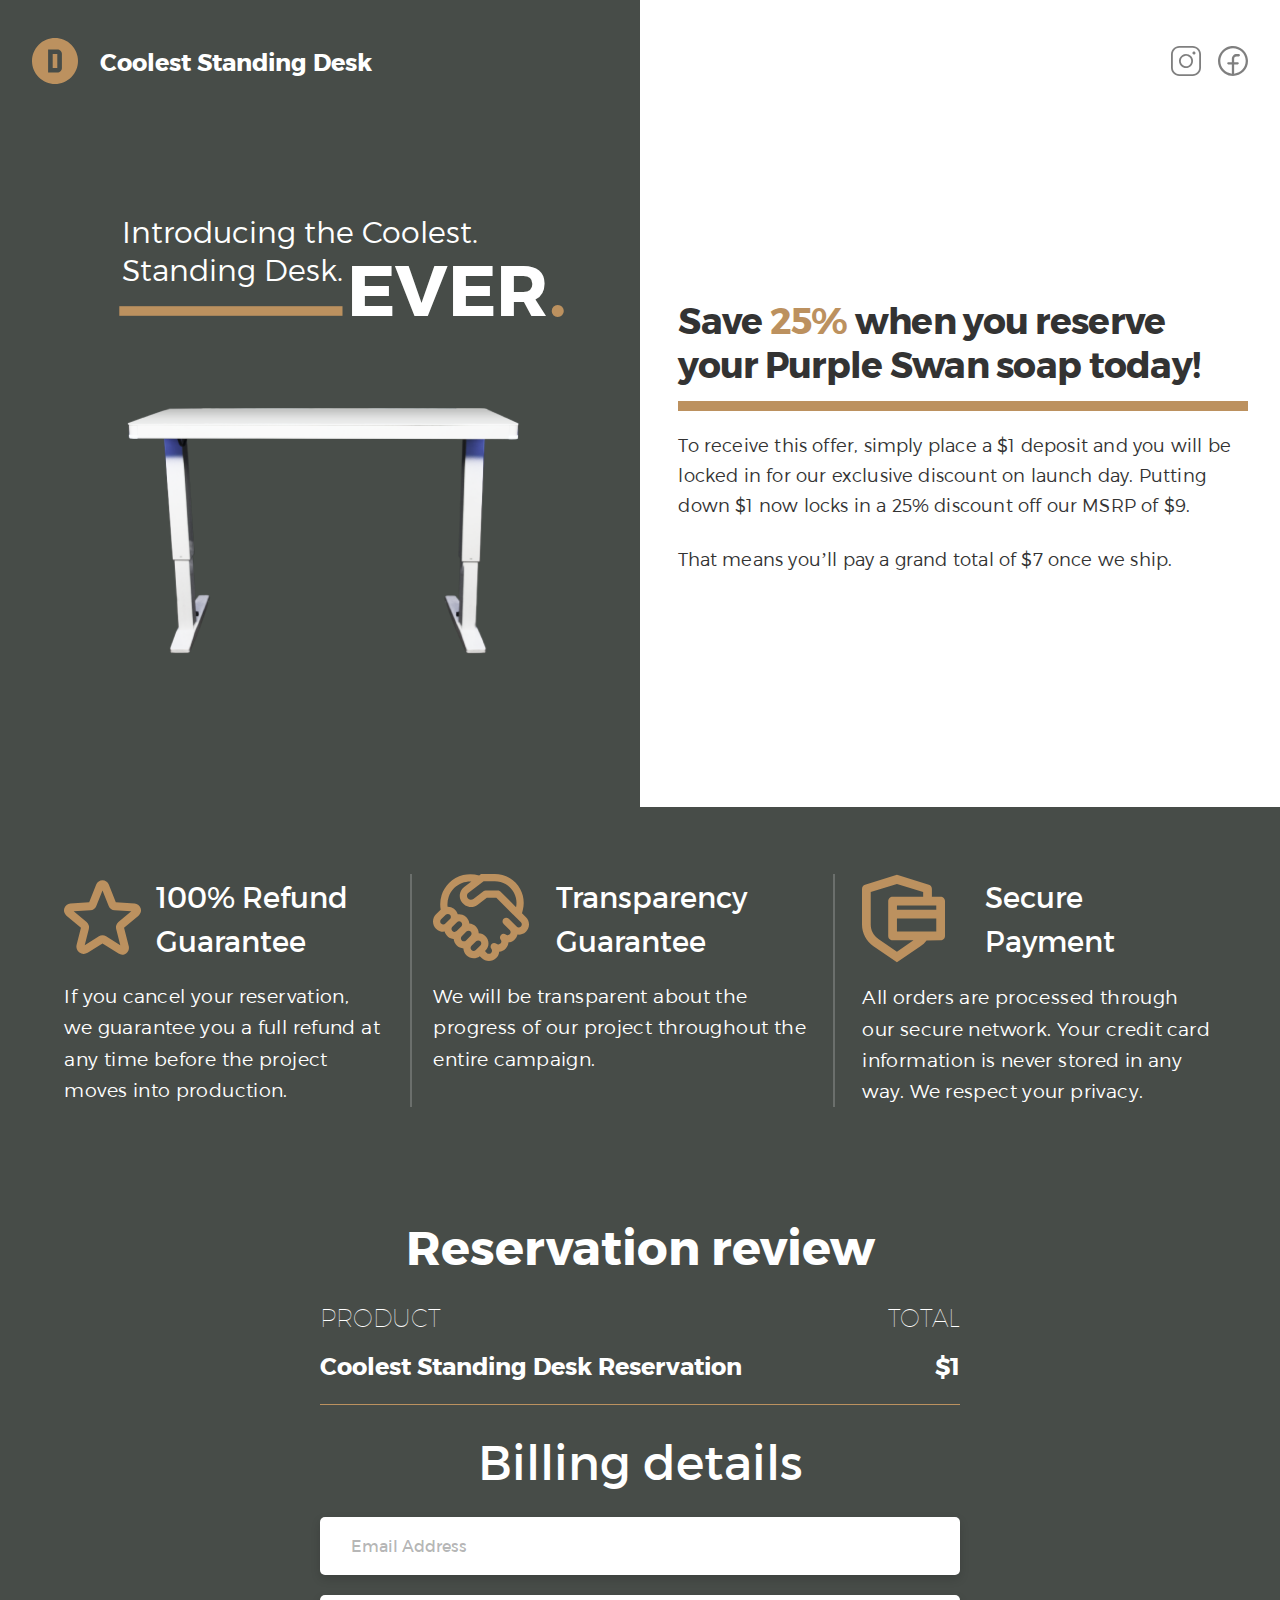
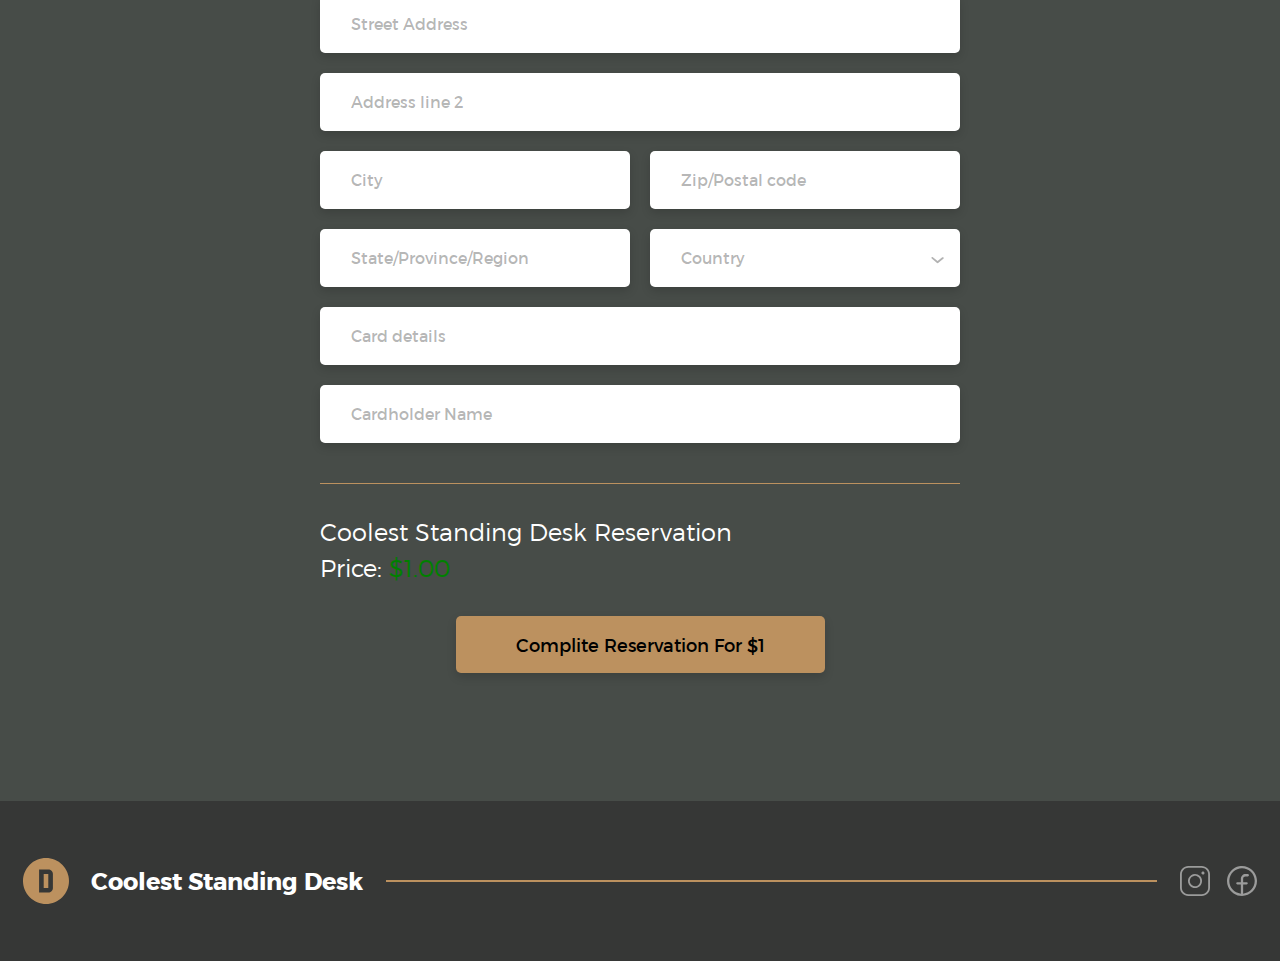
==== commit 9c6445aa: "Add VIP-page desktop responsive" ====
--- a/BuyPage.html
+++ b/BuyPage.html
@@ -11,7 +11,7 @@
   </head>
   <body>
     <header>
-      <div class="container">
+      <nav class="container-header">
         <div class="logo">
           <svg
             width="46"
@@ -62,8 +62,8 @@
         <div class="burger">
           <span></span>
         </div>
-      </div>
-      <section class="introdusing">
+      </nav>
+      <section class="introdusing container-header">
         <div class="introdusing-title">
           <h1>
             Introducing the Coolest.<br />Standing Desk.
@@ -74,7 +74,7 @@
           </div>
         </div>
         <div class="purple-swan">
-          <p>Save 25% when you reserve your Purple Swan soap today!</p>
+          <p>Save <span>25%</span>  when you reserve your Purple Swan soap today!</p>
           <hr />
           <p>
             To receive this offer, simply place a $1 deposit and you will be
@@ -87,7 +87,7 @@
       </section>
     </header>
     <main>
-      <section class="about">
+      <section class="about container-header">
         <div class="about-column about-first">
           <div class="about-logo">
             <img src="./prepare/star-about.svg" alt="" />
@@ -110,11 +110,13 @@
         </div>
         <div class="about-column about-third">
           <div class="about-logo">
-            <img src="./prepare/secure-about.svg" alt="">
+            <img src="./prepare/secure-about.svg" alt="" />
             <span>Secure<br />Payment</span>
           </div>
           <p>
-            All orders are processed through our secure network. Your credit card information is never stored in any way. We respect your privacy.
+            All orders are processed through our secure network. Your credit
+            card information is never stored in any way. We respect your
+            privacy.
           </p>
         </div>
       </section>
--- a/styles/style-buy-page.css
+++ b/styles/style-buy-page.css
@@ -112,6 +112,14 @@
           align-items: center;
 }
 
+.container-header {
+  display: -webkit-box;
+  display: -ms-flexbox;
+  display: flex;
+  width: 64%;
+  min-width: 1234px;
+}
+
 body header {
   padding-top: 40px;
   padding-bottom: 150px;
@@ -119,9 +127,7 @@
   background: linear-gradient(-270deg, #474c48 0%, #474c48 50%, white 50%);
 }
 
-body header .container {
-  width: 63%;
-  min-width: 1234px;
+body header .container-header {
   -webkit-box-orient: horizontal;
   -webkit-box-direction: normal;
       -ms-flex-direction: row;
@@ -133,7 +139,7 @@
   margin-bottom: 142px;
 }
 
-body header .container .logo {
+body header .container-header .logo {
   display: -webkit-box;
   display: -ms-flexbox;
   display: flex;
@@ -142,13 +148,13 @@
           align-items: center;
 }
 
-body header .container .logo svg {
+body header .container-header .logo svg {
   width: 46px;
   height: 46px;
   margin-right: 22px;
 }
 
-body header .container .logo span {
+body header .container-header .logo span {
   font-weight: 700;
   font-style: normal;
   font-size: 24px;
@@ -156,7 +162,7 @@
   color: #ffffff;
 }
 
-body header .container .header_icons {
+body header .container-header .header_icons {
   display: -webkit-box;
   display: -ms-flexbox;
   display: flex;
@@ -171,30 +177,27 @@
   width: fit-content;
 }
 
-body header .container .header_icons .icon {
+body header .container-header .header_icons .icon {
   outline: none;
   width: 30px;
   height: 30px;
   margin-left: 17px;
 }
 
-body header .container .header_icons .icon svg {
+body header .container-header .header_icons .icon svg {
   width: 100%;
 }
 
-body header .container .header_icons .icon svg path {
+body header .container-header .header_icons .icon svg path {
   fill: black;
   opacity: 0.5;
 }
 
-body header .container .burger {
+body header .container-header .burger {
   display: none;
 }
 
 body header .introdusing {
-  width: 63%;
-  min-width: 1234px;
-  max-width: 1234px;
   margin: 0 auto;
   display: -ms-grid;
   display: grid;
@@ -283,6 +286,10 @@
   font-weight: 600;
 }
 
+body header .introdusing .purple-swan p:first-of-type span {
+  color: #bc915f;
+}
+
 body header .introdusing .purple-swan hr {
   background-color: #bc915f;
   height: 14px;
@@ -301,9 +308,6 @@
 }
 
 body main .about {
-  width: 64%;
-  min-width: 1234px;
-  max-width: 1234px;
   margin: 0 auto;
   display: -ms-grid;
   display: grid;
@@ -311,13 +315,16 @@
       grid-template-columns: 24.83% 29.5% 27.6%;
   gap: 107px;
   margin-bottom: 103px;
+  -webkit-box-pack: center;
+      -ms-flex-pack: center;
+          justify-content: center;
 }
 
 body main .about p {
   font-weight: 300;
   font-size: 19px;
   line-height: 165%;
-  text-align: justify;
+  text-align: left;
   letter-spacing: 0.02em;
 }
 
@@ -708,6 +715,497 @@
   height: 30px;
 }
 
+@media (max-width: 1300px) {
+  body header {
+    padding-top: 3vw;
+    padding-bottom: 11.5vw;
+    background: -webkit-gradient(linear, left top, right top, from(#474c48), color-stop(50%, #474c48), color-stop(50%, white));
+    background: linear-gradient(-270deg, #474c48 0%, #474c48 50%, white 50%);
+  }
+  body header .container-header {
+    width: 95%;
+    min-width: 0;
+    -webkit-box-orient: horizontal;
+    -webkit-box-direction: normal;
+        -ms-flex-direction: row;
+            flex-direction: row;
+    -webkit-box-pack: justify;
+        -ms-flex-pack: justify;
+            justify-content: space-between;
+    margin: 0 auto;
+    margin-bottom: 10vw;
+  }
+  body header .container-header .logo {
+    display: -webkit-box;
+    display: -ms-flexbox;
+    display: flex;
+    -webkit-box-align: center;
+        -ms-flex-align: center;
+            align-items: center;
+  }
+  body header .container-header .logo svg {
+    width: 46px;
+    height: 46pxvw;
+    margin-right: 22px;
+  }
+  body header .container-header .logo span {
+    font-weight: 700;
+    font-style: normal;
+    font-size: 24px;
+    line-height: 29px;
+    color: #ffffff;
+  }
+  body header .container-header .header_icons {
+    display: -webkit-box;
+    display: -ms-flexbox;
+    display: flex;
+    -webkit-box-align: center;
+        -ms-flex-align: center;
+            align-items: center;
+    -webkit-box-pack: justify;
+        -ms-flex-pack: justify;
+            justify-content: space-between;
+    width: -webkit-fit-content;
+    width: -moz-fit-content;
+    width: fit-content;
+  }
+  body header .container-header .header_icons .icon {
+    outline: none;
+    width: 30px;
+    height: 30px;
+    margin-left: 17px;
+  }
+  body header .container-header .header_icons .icon svg {
+    width: 100%;
+  }
+  body header .container-header .header_icons .icon svg path {
+    fill: black;
+    opacity: 0.5;
+  }
+  body header .container-header .burger {
+    display: none;
+  }
+  body header .introdusing {
+    margin: 0 auto;
+    display: -ms-grid;
+    display: grid;
+    -ms-grid-columns: 1fr 1fr;
+        grid-template-columns: 1fr 1fr;
+  }
+  body header .introdusing .introdusing-title {
+    margin-right: 22px;
+    display: -webkit-box;
+    display: -ms-flexbox;
+    display: flex;
+    -webkit-box-orient: vertical;
+    -webkit-box-direction: normal;
+        -ms-flex-direction: column;
+            flex-direction: column;
+    -webkit-box-align: center;
+        -ms-flex-align: center;
+            align-items: center;
+  }
+  body header .introdusing .introdusing-title h1 {
+    padding-right: 50px;
+    color: #fff;
+    grid-area: title;
+    font-size: 30px;
+    line-height: 38px;
+    font-style: normal;
+    font-weight: 300;
+    margin-bottom: 110px;
+  }
+  body header .introdusing .introdusing-title h1 > span {
+    display: inline-block;
+    position: relative;
+    text-transform: uppercase;
+    font-weight: bold;
+    -webkit-transform: scale(2.4);
+            transform: scale(2.4);
+    top: 18px;
+    left: 60px;
+  }
+  body header .introdusing .introdusing-title h1 > span::before {
+    position: absolute;
+    content: '';
+    width: 93px;
+    height: 4px;
+    background-color: #bc915f;
+    bottom: 7px;
+    right: 102%;
+  }
+  body header .introdusing .introdusing-title h1 > span > span {
+    color: #bc915f;
+  }
+  body header .introdusing .introdusing-title .table-img {
+    width: 405px;
+    height: 261px;
+    margin: 0 auto;
+  }
+  body header .introdusing .introdusing-title .table-img img {
+    width: 100%;
+    height: 100%;
+  }
+  body header .introdusing .purple-swan {
+    display: -webkit-box;
+    display: -ms-flexbox;
+    display: flex;
+    color: #333333;
+    -webkit-box-orient: vertical;
+    -webkit-box-direction: normal;
+        -ms-flex-direction: column;
+            flex-direction: column;
+    -webkit-box-pack: center;
+        -ms-flex-pack: center;
+            justify-content: center;
+    margin-left: 3vw;
+  }
+  body header .introdusing .purple-swan p {
+    font-size: 18px;
+    line-height: 165%;
+    letter-spacing: 0.01em;
+    text-align: left;
+    font-weight: 300;
+  }
+  body header .introdusing .purple-swan p:first-of-type {
+    font-size: 36px;
+    line-height: 44px;
+    letter-spacing: -0.02em;
+    margin-bottom: 15px;
+    font-weight: 600;
+  }
+  body header .introdusing .purple-swan hr {
+    background-color: #bc915f;
+    height: 10px;
+    width: 100%;
+    margin-bottom: 19px;
+    border: none;
+    outline: none;
+  }
+  body main {
+    font-family: 'Montserrat';
+    color: white;
+    background-color: #474c48;
+    padding-top: 67px;
+    padding-bottom: 128px;
+  }
+  body main .container-header {
+    width: 100%;
+    min-width: 0;
+  }
+  body main .about {
+    margin: 0 auto;
+    display: -ms-grid;
+    display: grid;
+    -ms-grid-columns: 24.83% 29.5% 27.6%;
+        grid-template-columns: 24.83% 29.5% 27.6%;
+    gap: 4vw;
+    margin-bottom: 103px;
+  }
+  body main .about p {
+    font-weight: 300;
+    font-size: 19px;
+    line-height: 165%;
+    text-align: left;
+    letter-spacing: 0.02em;
+  }
+  body main .about .about-first img {
+    width: 6vw;
+    height: 5.9vw;
+    margin-right: 1.15vw;
+  }
+  body main .about .about-second {
+    position: relative;
+  }
+  body main .about .about-second img {
+    width: 7.5vw;
+    height: 6.8vw;
+    margin-right: 27px;
+  }
+  body main .about .about-second::before {
+    position: absolute;
+    content: '';
+    height: 100%;
+    width: 2px;
+    background-color: #fff;
+    opacity: 0.2;
+    left: -1.84vw;
+  }
+  body main .about .about-second::after {
+    position: absolute;
+    content: '';
+    height: 100%;
+    width: 2px;
+    background-color: #fff;
+    opacity: 0.2;
+    top: 0;
+    right: -1.84vw;
+  }
+  body main .about .about-third img {
+    width: 6.5vw;
+    height: 7vw;
+    margin-right: 40px;
+  }
+  body main .about .about-logo {
+    display: -webkit-box;
+    display: -ms-flexbox;
+    display: flex;
+    -webkit-box-align: center;
+        -ms-flex-align: center;
+            align-items: center;
+    margin-bottom: 18px;
+  }
+  body main .about .about-logo span {
+    font-size: 2.3vw;
+    font-family: 'Playfair' 'Display';
+  }
+}
+
+@media (max-width: 1090px) {
+  body header {
+    padding-top: 3vw;
+    padding-bottom: 2.5vw;
+    background: -webkit-gradient(linear, left top, right top, from(#474c48), color-stop(50%, #474c48), color-stop(50%, white));
+    background: linear-gradient(-270deg, #474c48 0%, #474c48 50%, white 50%);
+  }
+  body header .container-header {
+    width: 95%;
+    min-width: 0;
+    -webkit-box-orient: horizontal;
+    -webkit-box-direction: normal;
+        -ms-flex-direction: row;
+            flex-direction: row;
+    -webkit-box-pack: justify;
+        -ms-flex-pack: justify;
+            justify-content: space-between;
+    margin: 0 auto;
+    margin-bottom: 10vw;
+  }
+  body header .container-header .logo {
+    display: -webkit-box;
+    display: -ms-flexbox;
+    display: flex;
+    -webkit-box-align: center;
+        -ms-flex-align: center;
+            align-items: center;
+  }
+  body header .container-header .logo svg {
+    width: 46px;
+    height: 46px;
+    margin-right: 22px;
+  }
+  body header .container-header .logo span {
+    font-weight: 700;
+    font-style: normal;
+    font-size: 24px;
+    line-height: 29px;
+    color: #ffffff;
+  }
+  body header .container-header .header_icons {
+    display: -webkit-box;
+    display: -ms-flexbox;
+    display: flex;
+    -webkit-box-align: center;
+        -ms-flex-align: center;
+            align-items: center;
+    -webkit-box-pack: justify;
+        -ms-flex-pack: justify;
+            justify-content: space-between;
+    width: -webkit-fit-content;
+    width: -moz-fit-content;
+    width: fit-content;
+  }
+  body header .container-header .header_icons .icon {
+    outline: none;
+    width: 30px;
+    height: 30px;
+    margin-left: 17px;
+  }
+  body header .container-header .header_icons .icon svg {
+    width: 100%;
+  }
+  body header .container-header .header_icons .icon svg path {
+    fill: black;
+    opacity: 0.5;
+  }
+  body header .container-header .burger {
+    display: none;
+  }
+  body header .introdusing {
+    margin: 0 auto;
+    display: -ms-grid;
+    display: grid;
+    -ms-grid-columns: 1fr 1fr;
+        grid-template-columns: 1fr 1fr;
+  }
+  body header .introdusing .introdusing-title {
+    margin-right: 22px;
+    display: -webkit-box;
+    display: -ms-flexbox;
+    display: flex;
+    -webkit-box-orient: vertical;
+    -webkit-box-direction: normal;
+        -ms-flex-direction: column;
+            flex-direction: column;
+    -webkit-box-align: center;
+        -ms-flex-align: center;
+            align-items: center;
+  }
+  body header .introdusing .introdusing-title h1 {
+    padding-right: 50px;
+    color: #fff;
+    grid-area: title;
+    font-size: 24px;
+    line-height: 35px;
+    font-style: normal;
+    font-weight: 300;
+    margin-bottom: 110px;
+  }
+  body header .introdusing .introdusing-title h1 > span {
+    display: inline-block;
+    position: relative;
+    text-transform: uppercase;
+    font-weight: bold;
+    -webkit-transform: scale(2.3);
+            transform: scale(2.3);
+    top: 10px;
+    left: 40px;
+  }
+  body header .introdusing .introdusing-title h1 > span::before {
+    position: absolute;
+    content: '';
+    width: 75px;
+    height: 3px;
+    background-color: #bc915f;
+    bottom: 8px;
+    right: 102%;
+  }
+  body header .introdusing .introdusing-title h1 > span > span {
+    color: #bc915f;
+  }
+  body header .introdusing .introdusing-title .table-img {
+    width: 305px;
+    height: 161px;
+    margin: 0 auto;
+  }
+  body header .introdusing .introdusing-title .table-img img {
+    width: 100%;
+    height: 100%;
+  }
+  body header .introdusing .purple-swan {
+    display: -webkit-box;
+    display: -ms-flexbox;
+    display: flex;
+    color: #333333;
+    -webkit-box-orient: vertical;
+    -webkit-box-direction: normal;
+        -ms-flex-direction: column;
+            flex-direction: column;
+    -webkit-box-pack: center;
+        -ms-flex-pack: center;
+            justify-content: center;
+    margin-left: 3vw;
+  }
+  body header .introdusing .purple-swan p {
+    font-size: 18px;
+    line-height: 165%;
+    letter-spacing: 0.01em;
+    text-align: left;
+    font-weight: 300;
+  }
+  body header .introdusing .purple-swan p:first-of-type {
+    font-size: 36px;
+    line-height: 44px;
+    letter-spacing: -0.02em;
+    margin-bottom: 27px;
+    font-weight: 600;
+  }
+  body header .introdusing .purple-swan hr {
+    background-color: #bc915f;
+    height: 14px;
+    width: 100%;
+    margin-bottom: 38px;
+    border: none;
+    outline: none;
+  }
+  body main {
+    font-family: 'Montserrat';
+    color: white;
+    background-color: #474c48;
+    padding-top: 67px;
+    padding-bottom: 128px;
+  }
+  body main .container-header {
+    width: 100%;
+    min-width: 0;
+  }
+  body main .about {
+    margin: 0 auto;
+    display: -ms-grid;
+    display: grid;
+    -ms-grid-columns: 24.83% 29.5% 27.6%;
+        grid-template-columns: 24.83% 29.5% 27.6%;
+    gap: 4vw;
+    margin-bottom: 103px;
+  }
+  body main .about p {
+    font-weight: 300;
+    font-size: 19px;
+    line-height: 165%;
+    letter-spacing: 0.02em;
+  }
+  body main .about .about-first img {
+    width: 6vw;
+    height: 5.9vw;
+    margin-right: 1.15vw;
+  }
+  body main .about .about-second {
+    position: relative;
+  }
+  body main .about .about-second img {
+    width: 7.5vw;
+    height: 6.8vw;
+    margin-right: 27px;
+  }
+  body main .about .about-second::before {
+    position: absolute;
+    content: '';
+    height: 100%;
+    width: 2px;
+    background-color: #fff;
+    opacity: 0.2;
+    left: -1.84vw;
+  }
+  body main .about .about-second::after {
+    position: absolute;
+    content: '';
+    height: 100%;
+    width: 2px;
+    background-color: #fff;
+    opacity: 0.2;
+    top: 0;
+    right: -1.84vw;
+  }
+  body main .about .about-third img {
+    width: 6.5vw;
+    height: 7vw;
+    margin-right: 40px;
+  }
+  body main .about .about-logo {
+    display: -webkit-box;
+    display: -ms-flexbox;
+    display: flex;
+    -webkit-box-align: center;
+        -ms-flex-align: center;
+            align-items: center;
+    margin-bottom: 18px;
+  }
+  body main .about .about-logo span {
+    font-size: 2.3vw;
+    font-family: 'Playfair' 'Display';
+  }
+}
+
 @media (max-width: 768px) {
   body .container {
     min-width: 90%;
@@ -1020,4 +1518,198 @@
     height: 3.9vw;
   }
 }
+
+@media (max-width: 640px) {
+  body header {
+    background: -webkit-gradient(linear, left top, right top, from(#474c48), color-stop(50%, #474c48), color-stop(50%, #474c48));
+    background: linear-gradient(-270deg, #474c48 0%, #474c48 50%, #474c48 50%);
+  }
+  body header .container-header {
+    width: 88%;
+  }
+  body header .introdusing {
+    margin: 0 auto;
+    display: -ms-grid;
+    display: grid;
+    -ms-grid-columns: 1fr;
+        grid-template-columns: 1fr;
+  }
+  body header .introdusing .introdusing-title {
+    margin: 0;
+    margin-bottom: 23vw;
+  }
+  body header .introdusing .introdusing-title h1 {
+    text-align: center;
+    margin: 0 auto;
+    color: #fff;
+    grid-area: title;
+    font-size: 5.8vw;
+    line-height: 8vw;
+    font-style: normal;
+    font-weight: 300;
+    margin-bottom: 33vw;
+    padding-right: 0;
+  }
+  body header .introdusing .introdusing-title h1 > span {
+    display: block;
+    position: relative;
+    text-transform: uppercase;
+    font-weight: bold;
+    -webkit-transform: scale(3.5);
+            transform: scale(3.5);
+    top: 5vw;
+    left: 0;
+  }
+  body header .introdusing .introdusing-title h1 > span::before {
+    position: absolute;
+    content: '';
+    width: 95px;
+    height: 5px;
+    background-color: #bc915f;
+    bottom: 8px;
+    right: 102%;
+    display: none;
+  }
+  body header .introdusing .introdusing-title h1 > span > span {
+    color: #bc915f;
+  }
+  body header .introdusing .introdusing-title .table-img {
+    width: 72.6vw;
+    height: 47.1vw;
+    margin: 0 auto;
+  }
+  body header .introdusing .introdusing-title .table-img img {
+    width: 100%;
+    height: 100%;
+  }
+  body header .introdusing .purple-swan {
+    display: -webkit-box;
+    display: -ms-flexbox;
+    display: flex;
+    color: #fff;
+    -webkit-box-orient: vertical;
+    -webkit-box-direction: normal;
+        -ms-flex-direction: column;
+            flex-direction: column;
+    -webkit-box-pack: center;
+        -ms-flex-pack: center;
+            justify-content: center;
+    margin-left: 0px;
+  }
+  body header .introdusing .purple-swan p {
+    font-size: 18px;
+    line-height: 165%;
+    letter-spacing: 0.01em;
+    text-align: justify;
+    font-weight: 300;
+  }
+  body header .introdusing .purple-swan p:first-of-type {
+    font-size: 5.8vw;
+    line-height: 8vw;
+    letter-spacing: -0.02em;
+    margin-bottom: 4.8vw;
+    font-weight: 600;
+    text-align: center;
+    letter-spacing: 0;
+  }
+  body header .introdusing .purple-swan p:nth-of-type(2) {
+    font-size: 3.86vw;
+    letter-spacing: 0.02em;
+  }
+  body header .introdusing .purple-swan p:last-of-type {
+    margin-top: -25px;
+    font-size: 3.8vw;
+    letter-spacing: 0.02em;
+  }
+  body header .introdusing .purple-swan hr {
+    background-color: #bc915f;
+    height: 8px;
+    width: 100%;
+    margin-bottom: 4.8vw;
+    border: none;
+    outline: none;
+  }
+  body main .container-header {
+    width: 88%;
+  }
+  body main .about {
+    margin: 0 auto;
+    display: -ms-grid;
+    display: grid;
+    -ms-grid-columns: 1fr !important;
+        grid-template-columns: 1fr !important;
+    gap: 15vw;
+    margin-bottom: 103px;
+  }
+  body main .about p {
+    font-weight: 300;
+    font-size: 4.34vw;
+    line-height: 165%;
+    letter-spacing: 0.02em;
+  }
+  body main .about .about-column {
+    display: -webkit-box;
+    display: -ms-flexbox;
+    display: flex;
+    -webkit-box-orient: vertical;
+    -webkit-box-direction: normal;
+        -ms-flex-direction: column;
+            flex-direction: column;
+  }
+  body main .about .about-first img {
+    width: 19vw;
+    height: 19.6vw;
+    margin-right: 27px;
+  }
+  body main .about .about-second {
+    position: relative;
+  }
+  body main .about .about-second img {
+    width: 23.4vw;
+    height: 16.4vw;
+    margin-right: 27px;
+  }
+  body main .about .about-second::before {
+    position: absolute;
+    content: '';
+    height: 88vw;
+    width: 2px;
+    background-color: #fff;
+    opacity: 0.2;
+    left: 50%;
+    -webkit-transform: rotate(90deg);
+            transform: rotate(90deg);
+    top: -50vw;
+  }
+  body main .about .about-second::after {
+    position: absolute;
+    content: '';
+    height: 88vw;
+    width: 2px;
+    background-color: #fff;
+    opacity: 0.2;
+    top: 14.5vw;
+    right: 50%;
+    -webkit-transform: rotate(90deg);
+            transform: rotate(90deg);
+  }
+  body main .about .about-third img {
+    width: 20.5vw;
+    height: 21.7vw;
+    margin-right: 27px;
+  }
+  body main .about .about-logo {
+    display: -webkit-box;
+    display: -ms-flexbox;
+    display: flex;
+    -webkit-box-align: center;
+        -ms-flex-align: center;
+            align-items: center;
+    margin-bottom: 18px;
+  }
+  body main .about .about-logo span {
+    font-size: 8.7vw;
+    font-family: 'Playfair' 'Display';
+  }
+}
 /*# sourceMappingURL=style-buy-page.css.map */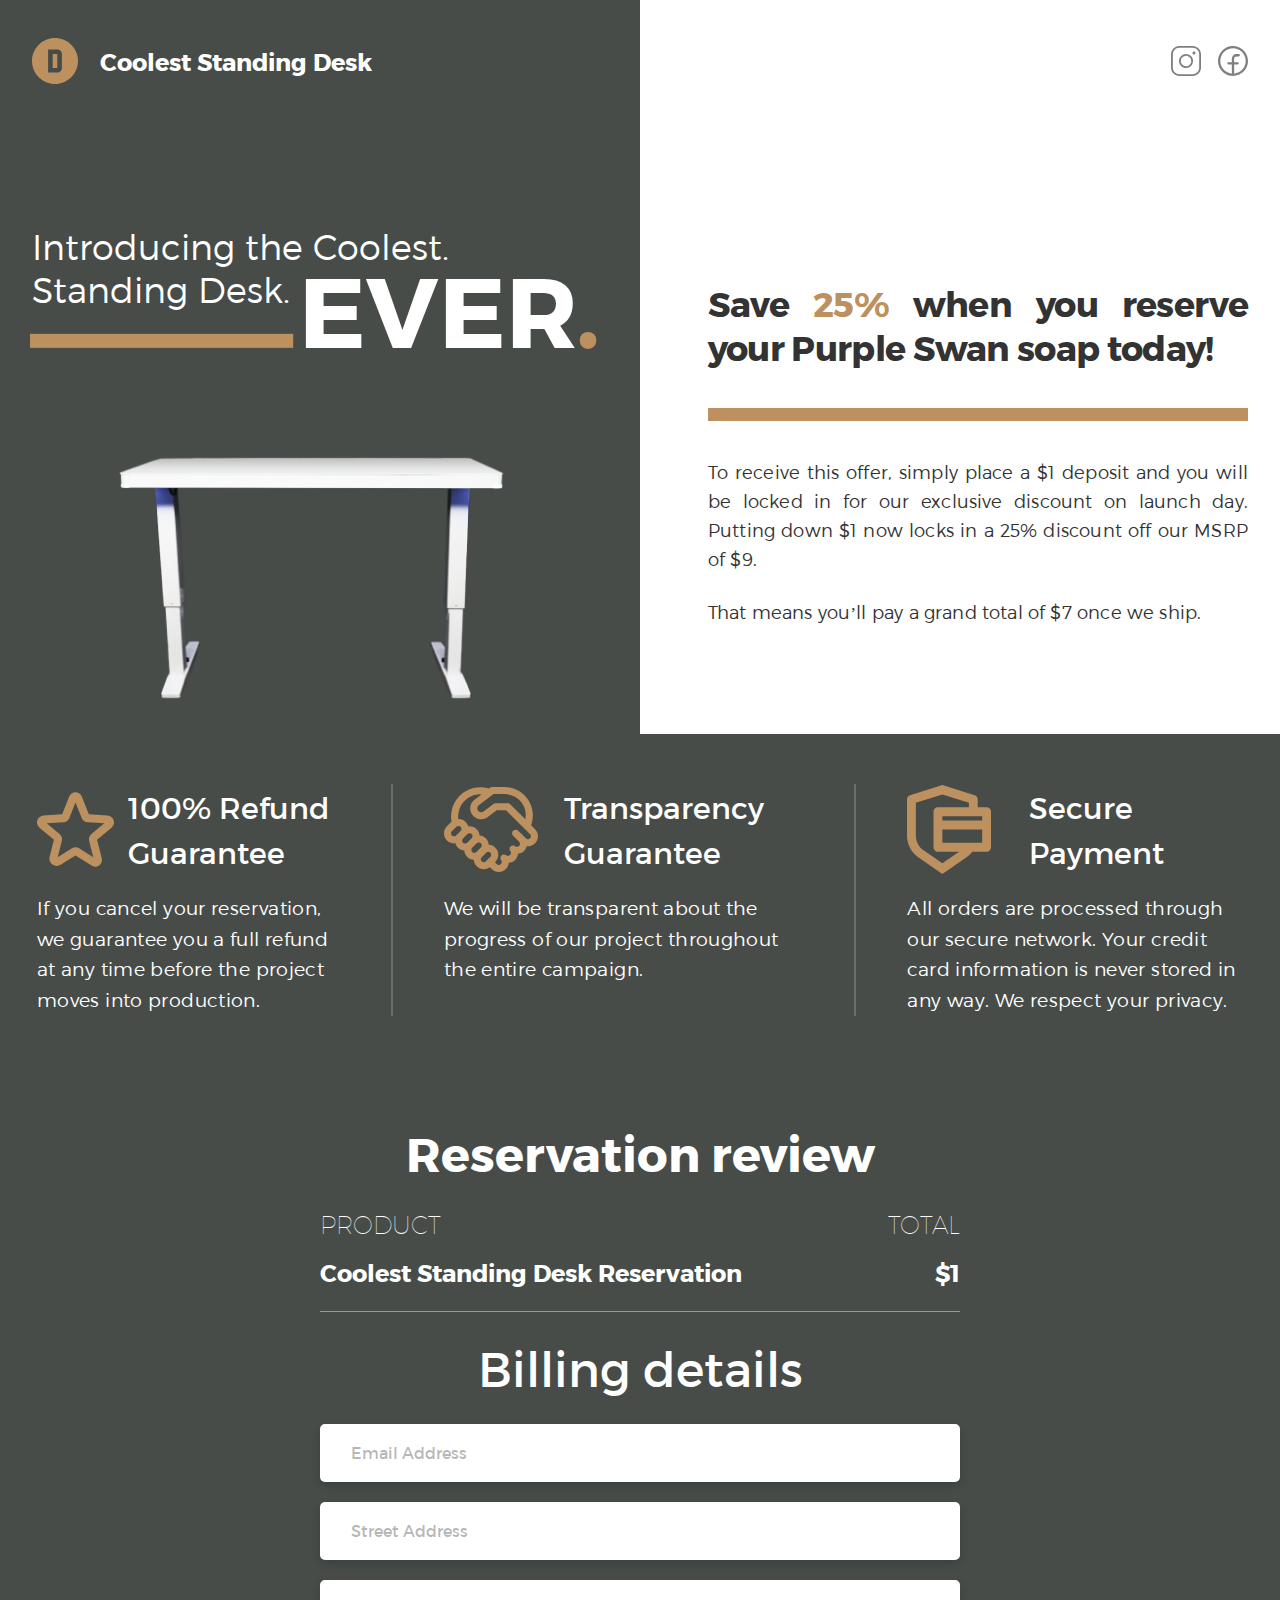
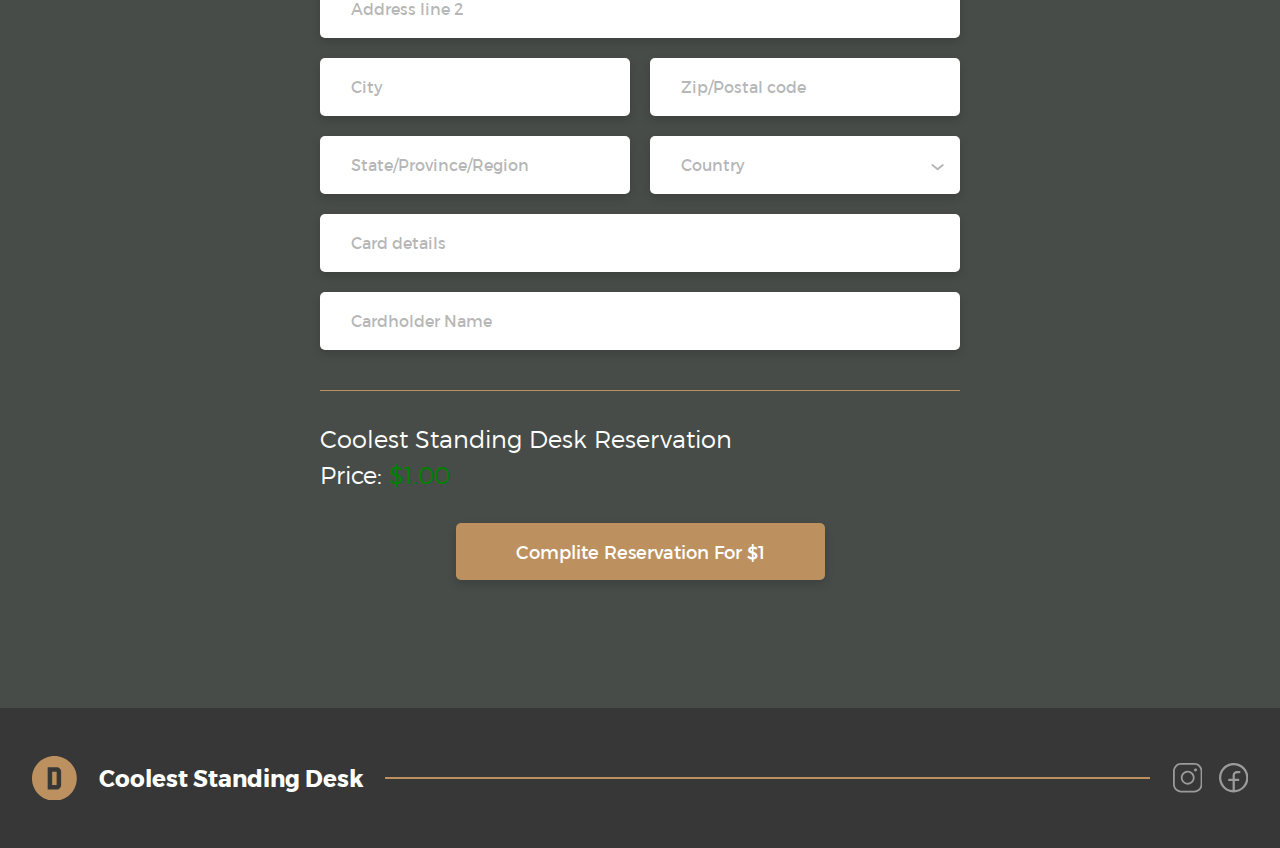
==== commit d34a1427: "'Complete'" ====
--- a/BuyPage.html
+++ b/BuyPage.html
@@ -2,6 +2,7 @@
 <html lang="en">
   <head>
     <script defer src="./country-script.js"></script>
+    <script defer src="./burger.js"></script>
     <link rel="stylesheet" href="./Montserrat/montserrat.css" />
     <link rel="stylesheet" href="./styles/style-buy-page.css" />
     <meta charset="UTF-8" />
@@ -69,12 +70,11 @@
             Introducing the Coolest.<br />Standing Desk.
             <span>ever<span>.</span></span>
           </h1>
-          <div class="table-img">
-            <img src="./prepare/TableSlide.png" alt="" />
-          </div>
         </div>
         <div class="purple-swan">
-          <p>Save <span>25%</span>  when you reserve your Purple Swan soap today!</p>
+          <p>
+            Save <span>25%</span> when you reserve your Purple Swan soap today!
+          </p>
           <hr />
           <p>
             To receive this offer, simply place a $1 deposit and you will be
@@ -83,6 +83,9 @@
           </p>
           <br />
           <p>That means you’ll pay a grand total of $7 once we ship.</p>
+        </div>
+        <div class="table-img">
+          <img src="./prepare/TableSlide.png" alt="" />
         </div>
       </section>
     </header>
@@ -129,6 +132,7 @@
           </div>
           <div class="reservation">
             <h1>Coolest Standing Desk Reservation</h1>
+            <h3>PURPLE SWAN RESERVATION</h3>
             <h2>$1</h2>
           </div>
         </div>
@@ -204,6 +208,7 @@
           </div>
           <div class="billing__info-row billing__reserve-total">
             <p>Coolest Standing Desk Reservation</p>
+            <h3>PURPLE SWAN RESERVATION</h3>
             <p>Price: <span>$1.00</span></p>
           </div>
           <button
@@ -267,6 +272,7 @@
           </a>
         </div>
       </div>
+      <p>© 2021</p>
     </footer>
   </body>
 </html>
--- a/styles/style-buy-page.css
+++ b/styles/style-buy-page.css
@@ -97,6 +97,7 @@
 }
 
 .container {
+  width: 100%;
   min-width: 640px;
   max-width: 33vw;
   margin: 0 auto;
@@ -121,8 +122,8 @@
 }
 
 body header {
-  padding-top: 40px;
-  padding-bottom: 150px;
+  padding-top: 30px;
+  padding-bottom: 30px;
   background: -webkit-gradient(linear, left top, right top, from(#474c48), color-stop(50%, #474c48), color-stop(50%, white));
   background: linear-gradient(-270deg, #474c48 0%, #474c48 50%, white 50%);
 }
@@ -244,17 +245,6 @@
   color: #bc915f;
 }
 
-body header .introdusing .introdusing-title .table-img {
-  width: 405px;
-  height: 261px;
-  margin: 0 auto;
-}
-
-body header .introdusing .introdusing-title .table-img img {
-  width: 100%;
-  height: 100%;
-}
-
 body header .introdusing .purple-swan {
   display: -webkit-box;
   display: -ms-flexbox;
@@ -268,6 +258,12 @@
       -ms-flex-pack: center;
           justify-content: center;
   margin-left: 70px;
+  -ms-grid-row: 1;
+  -ms-grid-row-span: 2;
+  grid-row: 1/3;
+  -ms-grid-column: 2;
+  grid-column: 2;
+  margin-bottom: 20px;
 }
 
 body header .introdusing .purple-swan p {
@@ -282,7 +278,7 @@
   font-size: 36px;
   line-height: 44px;
   letter-spacing: -0.02em;
-  margin-bottom: 27px;
+  margin-bottom: 40px;
   font-weight: 600;
 }
 
@@ -299,12 +295,24 @@
   outline: none;
 }
 
+body header .introdusing .table-img {
+  width: 405px;
+  height: 261px;
+  margin: 0 auto;
+  margin-right: 130px;
+}
+
+body header .introdusing .table-img img {
+  width: 100%;
+  height: 100%;
+}
+
 body main {
   font-family: 'Montserrat';
   color: white;
   background-color: #474c48;
-  padding-top: 67px;
-  padding-bottom: 128px;
+  padding-top: 50px;
+  padding-bottom: 288px;
 }
 
 body main .about {
@@ -455,6 +463,10 @@
 body main .container .title-form .reservation h1,
 body main .container .title-form .reservation h2 {
   font-size: 24px;
+}
+
+body main .container .title-form .reservation h3 {
+  display: none;
 }
 
 body main .container form {
@@ -631,8 +643,13 @@
   color: green;
 }
 
+body main .container form .billing__info-row h3 {
+  display: none;
+}
+
 body main .container form #reservation-button {
   background-color: #bc915f;
+  color: #fff;
   -webkit-box-shadow: 0px 4px 10px rgba(0, 0, 0, 0.15);
           box-shadow: 0px 4px 10px rgba(0, 0, 0, 0.15);
   border-radius: 5px;
@@ -644,13 +661,16 @@
 
 body footer {
   background-color: #363736;
-  padding: 57px 0;
+  padding: 48px 0;
 }
 
 body footer .container {
-  width: 63%;
+  width: 100%;
   min-width: 1234px;
-  max-width: 1234px;
+  max-width: 64%;
+  -webkit-box-pack: justify;
+      -ms-flex-pack: justify;
+          justify-content: space-between;
   margin: 0 auto;
   -webkit-box-orient: horizontal;
   -webkit-box-direction: normal;
@@ -715,10 +735,14 @@
   height: 30px;
 }
 
+body footer p {
+  display: none;
+}
+
 @media (max-width: 1300px) {
   body header {
     padding-top: 3vw;
-    padding-bottom: 11.5vw;
+    padding-bottom: 2.3vw;
     background: -webkit-gradient(linear, left top, right top, from(#474c48), color-stop(50%, #474c48), color-stop(50%, white));
     background: linear-gradient(-270deg, #474c48 0%, #474c48 50%, white 50%);
   }
@@ -732,8 +756,7 @@
     -webkit-box-pack: justify;
         -ms-flex-pack: justify;
             justify-content: space-between;
-    margin: 0 auto;
-    margin-bottom: 10vw;
+    margin-bottom: 10.9vw;
   }
   body header .container-header .logo {
     display: -webkit-box;
@@ -745,7 +768,7 @@
   }
   body header .container-header .logo svg {
     width: 46px;
-    height: 46pxvw;
+    height: 46px;
     margin-right: 22px;
   }
   body header .container-header .logo span {
@@ -793,58 +816,38 @@
         grid-template-columns: 1fr 1fr;
   }
   body header .introdusing .introdusing-title {
-    margin-right: 22px;
-    display: -webkit-box;
-    display: -ms-flexbox;
-    display: flex;
-    -webkit-box-orient: vertical;
-    -webkit-box-direction: normal;
-        -ms-flex-direction: column;
-            flex-direction: column;
-    -webkit-box-align: center;
-        -ms-flex-align: center;
-            align-items: center;
+    margin-right: 1.7vw;
   }
   body header .introdusing .introdusing-title h1 {
-    padding-right: 50px;
     color: #fff;
     grid-area: title;
-    font-size: 30px;
-    line-height: 38px;
+    font-size: 2.77vw;
+    line-height: 3.38vw;
     font-style: normal;
     font-weight: 300;
-    margin-bottom: 110px;
+    margin-bottom: 10.77vw;
   }
   body header .introdusing .introdusing-title h1 > span {
     display: inline-block;
     position: relative;
     text-transform: uppercase;
     font-weight: bold;
-    -webkit-transform: scale(2.4);
-            transform: scale(2.4);
-    top: 18px;
-    left: 60px;
+    -webkit-transform: scale(2.8);
+            transform: scale(2.8);
+    top: 1.5vw;
+    left: 7.5vw;
   }
   body header .introdusing .introdusing-title h1 > span::before {
     position: absolute;
     content: '';
-    width: 93px;
-    height: 4px;
+    width: 7.3vw;
+    height: 5px;
     background-color: #bc915f;
-    bottom: 7px;
+    bottom: 0.6vw;
     right: 102%;
   }
   body header .introdusing .introdusing-title h1 > span > span {
     color: #bc915f;
-  }
-  body header .introdusing .introdusing-title .table-img {
-    width: 405px;
-    height: 261px;
-    margin: 0 auto;
-  }
-  body header .introdusing .introdusing-title .table-img img {
-    width: 100%;
-    height: 100%;
   }
   body header .introdusing .purple-swan {
     display: -webkit-box;
@@ -858,39 +861,58 @@
     -webkit-box-pack: center;
         -ms-flex-pack: center;
             justify-content: center;
-    margin-left: 3vw;
+    margin-left: 5.3vw;
+    -ms-grid-row: 1;
+    -ms-grid-row-span: 2;
+    grid-row: 1/3;
+    -ms-grid-column: 2;
+    grid-column: 2;
+    margin-bottom: 1.5vw;
   }
   body header .introdusing .purple-swan p {
-    font-size: 18px;
+    font-size: 1.37vw;
     line-height: 165%;
     letter-spacing: 0.01em;
-    text-align: left;
+    text-align: justify;
     font-weight: 300;
   }
   body header .introdusing .purple-swan p:first-of-type {
-    font-size: 36px;
-    line-height: 44px;
+    font-size: 2.7vw;
+    line-height: 3.4vw;
     letter-spacing: -0.02em;
-    margin-bottom: 15px;
+    margin-bottom: 3vw;
     font-weight: 600;
+  }
+  body header .introdusing .purple-swan p:first-of-type span {
+    color: #bc915f;
   }
   body header .introdusing .purple-swan hr {
     background-color: #bc915f;
-    height: 10px;
-    width: 100%;
-    margin-bottom: 19px;
+    height: 1vw;
+    width: 100%;
+    margin-bottom: 2.9vw;
     border: none;
     outline: none;
+  }
+  body header .introdusing .table-img {
+    width: 31vw;
+    height: 20vw;
+    margin: 0 auto;
+    margin-right: 10vw;
+  }
+  body header .introdusing .table-img img {
+    width: 100%;
+    height: 100%;
   }
   body main {
     font-family: 'Montserrat';
     color: white;
     background-color: #474c48;
-    padding-top: 67px;
-    padding-bottom: 128px;
+    padding-top: 50px;
+    padding-bottom: 10vw;
   }
   body main .container-header {
-    width: 100%;
+    width: 95%;
     min-width: 0;
   }
   body main .about {
@@ -899,12 +921,15 @@
     display: grid;
     -ms-grid-columns: 24.83% 29.5% 27.6%;
         grid-template-columns: 24.83% 29.5% 27.6%;
-    gap: 4vw;
-    margin-bottom: 103px;
+    gap: 8.2vw;
+    margin-bottom: 7.9vw;
+    -webkit-box-pack: center;
+        -ms-flex-pack: center;
+            justify-content: center;
   }
   body main .about p {
     font-weight: 300;
-    font-size: 19px;
+    font-size: 1.46vw;
     line-height: 165%;
     text-align: left;
     letter-spacing: 0.02em;
@@ -918,9 +943,9 @@
     position: relative;
   }
   body main .about .about-second img {
-    width: 7.5vw;
-    height: 6.8vw;
-    margin-right: 27px;
+    width: 7.4vw;
+    height: 6.7vw;
+    margin-right: 2vw;
   }
   body main .about .about-second::before {
     position: absolute;
@@ -929,7 +954,7 @@
     width: 2px;
     background-color: #fff;
     opacity: 0.2;
-    left: -1.84vw;
+    left: -4.15vw;
   }
   body main .about .about-second::after {
     position: absolute;
@@ -939,12 +964,12 @@
     background-color: #fff;
     opacity: 0.2;
     top: 0;
-    right: -1.84vw;
+    right: -4.15vw;
   }
   body main .about .about-third img {
     width: 6.5vw;
-    height: 7vw;
-    margin-right: 40px;
+    height: 6.9vw;
+    margin-right: 3vw;
   }
   body main .about .about-logo {
     display: -webkit-box;
@@ -953,20 +978,334 @@
     -webkit-box-align: center;
         -ms-flex-align: center;
             align-items: center;
-    margin-bottom: 18px;
+    margin-bottom: 1.38vw;
   }
   body main .about .about-logo span {
-    font-size: 2.3vw;
+    font-size: 2.38vw;
     font-family: 'Playfair' 'Display';
   }
+  body footer {
+    background-color: #363736;
+    padding: 3.7vw 0;
+  }
+  body footer .container {
+    width: 100%;
+    min-width: 95%;
+    max-width: 95%;
+    -webkit-box-pack: justify;
+        -ms-flex-pack: justify;
+            justify-content: space-between;
+    margin: 0 auto;
+    -webkit-box-orient: horizontal;
+    -webkit-box-direction: normal;
+        -ms-flex-direction: row;
+            flex-direction: row;
+  }
+  body footer .container .logo {
+    display: -webkit-box;
+    display: -ms-flexbox;
+    display: flex;
+    -webkit-box-align: center;
+        -ms-flex-align: center;
+            align-items: center;
+  }
+  body footer .container .logo svg {
+    width: 3.5vw;
+    height: 3.5vw;
+    margin-right: 1.7vw;
+  }
+  body footer .container .logo span {
+    font-weight: 700;
+    font-style: normal;
+    font-size: 1.8vw;
+    line-height: 1.7vw;
+    color: #ffffff;
+  }
+  body footer .container hr {
+    -webkit-box-flex: 1;
+        -ms-flex-positive: 1;
+            flex-grow: 1;
+    background-color: #bc915f;
+    border: none;
+    outline: none;
+    height: 2px;
+    margin: 0 1.77vw;
+  }
+  body footer .container .social-icons {
+    display: -webkit-box;
+    display: -ms-flexbox;
+    display: flex;
+    -webkit-box-align: center;
+        -ms-flex-align: center;
+            align-items: center;
+  }
+  body footer .container .social-icons .s__icon {
+    width: 2.3vw;
+    height: 2.3vw;
+  }
+  body footer .container .social-icons .s__icon:first-of-type {
+    margin-right: 1.3vw;
+  }
+  body footer .container .social-icons .s__icon svg {
+    display: block;
+    width: 2.3vw;
+    height: 2.3vw;
+  }
 }
 
 @media (max-width: 1090px) {
+  body main {
+    font-family: 'Montserrat';
+    color: white;
+    background-color: #474c48;
+  }
+  body main .container-header {
+    min-width: 0;
+  }
+  body main .container {
+    width: 58vw;
+    min-width: 58vw;
+  }
+  body main .container .title {
+    display: -webkit-box;
+    display: -ms-flexbox;
+    display: flex;
+    -webkit-box-orient: vertical;
+    -webkit-box-direction: normal;
+        -ms-flex-direction: column;
+            flex-direction: column;
+    -webkit-box-align: center;
+        -ms-flex-align: center;
+            align-items: center;
+    margin-bottom: 2.7vw;
+  }
+  body main .container .title span {
+    margin-top: 1.5vw;
+    font-size: 11vw;
+    font-weight: 600;
+  }
+  body main .container .title-form {
+    width: 100%;
+    padding-bottom: 1.8vw;
+    border-bottom: 1px solid #bc915f;
+  }
+  body main .container .title-form h1 {
+    text-align: center;
+    font-size: 4.4vw;
+  }
+  body main .container .title-form .product,
+  body main .container .title-form .reservation {
+    display: -webkit-box;
+    display: -ms-flexbox;
+    display: flex;
+    -webkit-box-align: center;
+        -ms-flex-align: center;
+            align-items: center;
+    -webkit-box-pack: justify;
+        -ms-flex-pack: justify;
+            justify-content: space-between;
+  }
+  body main .container .title-form .product {
+    margin-bottom: 0.46vw;
+    margin-top: 0.9vw;
+  }
+  body main .container .title-form .product h1,
+  body main .container .title-form .product h2 {
+    line-height: 4.6vw;
+    font-size: 2.2vw;
+    font-weight: 200;
+    text-transform: uppercase;
+  }
+  body main .container .title-form .reservation {
+    display: -webkit-box;
+    display: -ms-flexbox;
+    display: flex;
+    -webkit-box-align: center;
+        -ms-flex-align: center;
+            align-items: center;
+  }
+  body main .container .title-form .reservation h1,
+  body main .container .title-form .reservation h2 {
+    font-size: 2.2vw;
+  }
+  body main .container form {
+    width: 100%;
+    display: -webkit-box;
+    display: -ms-flexbox;
+    display: flex;
+    -webkit-box-orient: vertical;
+    -webkit-box-direction: normal;
+        -ms-flex-direction: column;
+            flex-direction: column;
+    -webkit-box-align: center;
+        -ms-flex-align: center;
+            align-items: center;
+  }
+  body main .container form .billing__title {
+    font-size: 4.4vw;
+    padding: 1.8vw 0;
+  }
+  body main .container form .billing__form-group {
+    border-bottom: 1px solid #bc915f;
+    margin-bottom: 2.75vw;
+    padding-bottom: 1.8vw;
+    display: -ms-grid;
+    display: grid;
+    -ms-grid-columns: 1fr 1fr;
+        grid-template-columns: 1fr 1fr;
+    gap: 0 1.8vw;
+  }
+  body main .container form .billing__form-group #reservation-form-email,
+  body main .container form .billing__form-group #reservation-form-address-1,
+  body main .container form .billing__form-group #reservation-form-address-2,
+  body main .container form .billing__form-group #reservation-form-card-holder,
+  body main .container form .billing__form-group #reservation-form-card-details {
+    background-color: white;
+    -ms-grid-column: 1;
+    -ms-grid-column-span: 2;
+    grid-column: 1/3;
+    margin-bottom: 1.8vw;
+    border-radius: 0.45vw;
+    padding: 1.56vw 2.8vw;
+    outline: none;
+    border: none;
+    font-size: 1.46vw;
+    -webkit-box-shadow: 0px 0.36vw 0.9vw rgba(0, 0, 0, 0.15);
+            box-shadow: 0px 0.36vw 0.9vw rgba(0, 0, 0, 0.15);
+  }
+  body main .container form .billing__form-group #reservation-form-email::-webkit-input-placeholder,
+  body main .container form .billing__form-group #reservation-form-address-1::-webkit-input-placeholder,
+  body main .container form .billing__form-group #reservation-form-address-2::-webkit-input-placeholder,
+  body main .container form .billing__form-group #reservation-form-card-holder::-webkit-input-placeholder,
+  body main .container form .billing__form-group #reservation-form-card-details::-webkit-input-placeholder {
+    color: rgba(0, 0, 0, 0.3);
+  }
+  body main .container form .billing__form-group #reservation-form-email:-ms-input-placeholder,
+  body main .container form .billing__form-group #reservation-form-address-1:-ms-input-placeholder,
+  body main .container form .billing__form-group #reservation-form-address-2:-ms-input-placeholder,
+  body main .container form .billing__form-group #reservation-form-card-holder:-ms-input-placeholder,
+  body main .container form .billing__form-group #reservation-form-card-details:-ms-input-placeholder {
+    color: rgba(0, 0, 0, 0.3);
+  }
+  body main .container form .billing__form-group #reservation-form-email::-ms-input-placeholder,
+  body main .container form .billing__form-group #reservation-form-address-1::-ms-input-placeholder,
+  body main .container form .billing__form-group #reservation-form-address-2::-ms-input-placeholder,
+  body main .container form .billing__form-group #reservation-form-card-holder::-ms-input-placeholder,
+  body main .container form .billing__form-group #reservation-form-card-details::-ms-input-placeholder {
+    color: rgba(0, 0, 0, 0.3);
+  }
+  body main .container form .billing__form-group #reservation-form-email::placeholder,
+  body main .container form .billing__form-group #reservation-form-address-1::placeholder,
+  body main .container form .billing__form-group #reservation-form-address-2::placeholder,
+  body main .container form .billing__form-group #reservation-form-card-holder::placeholder,
+  body main .container form .billing__form-group #reservation-form-card-details::placeholder {
+    color: rgba(0, 0, 0, 0.3);
+  }
+  body main .container form .billing__form-group .billing__form-row input,
+  body main .container form .billing__form-group .billing__form-row select {
+    font-size: 1.46vw;
+    -webkit-box-shadow: 0px 0.3 0.7vw rgba(0, 0, 0, 0.15);
+            box-shadow: 0px 0.3 0.7vw rgba(0, 0, 0, 0.15);
+    border-radius: 0.45vw;
+    border: none;
+    padding: 1.5vw 2.8vw;
+    margin-bottom: 1.8vw;
+    width: 100%;
+    background-color: white;
+    color: black;
+  }
+  body main .container form .billing__form-group .billing__form-row input::-webkit-input-placeholder,
+  body main .container form .billing__form-group .billing__form-row select::-webkit-input-placeholder {
+    color: rgba(0, 0, 0, 0.3);
+    font-size: inherit;
+  }
+  body main .container form .billing__form-group .billing__form-row input:-ms-input-placeholder,
+  body main .container form .billing__form-group .billing__form-row select:-ms-input-placeholder {
+    color: rgba(0, 0, 0, 0.3);
+    font-size: inherit;
+  }
+  body main .container form .billing__form-group .billing__form-row input::-ms-input-placeholder,
+  body main .container form .billing__form-group .billing__form-row select::-ms-input-placeholder {
+    color: rgba(0, 0, 0, 0.3);
+    font-size: inherit;
+  }
+  body main .container form .billing__form-group .billing__form-row input::placeholder,
+  body main .container form .billing__form-group .billing__form-row select::placeholder {
+    color: rgba(0, 0, 0, 0.3);
+    font-size: inherit;
+  }
+  body main .container form .billing__form-group .billing__form-row #reservation-form-country {
+    color: rgba(0, 0, 0, 0.3);
+    padding: 1.5vw 2.4vw;
+    -webkit-appearance: none;
+       -moz-appearance: none;
+            appearance: none;
+    background-image: url(../prepare/country-vector.svg);
+    background-repeat: no-repeat;
+    background-size: 1.2vw 0.6vw;
+    background-position: 25vw 2.5vw;
+  }
+  body main .container form .card-element {
+    font-size: 1.46vw;
+    display: -webkit-box;
+    display: -ms-flexbox;
+    display: flex;
+    -webkit-box-orient: vertical;
+    -webkit-box-direction: normal;
+        -ms-flex-direction: column;
+            flex-direction: column;
+    -webkit-box-align: center;
+        -ms-flex-align: center;
+            align-items: center;
+    -ms-grid-column: 1;
+    -ms-grid-column-span: 2;
+    grid-column: 1/3;
+    -webkit-box-shadow: 0px 0.3vw 0.7vw rgba(0, 0, 0, 0.15);
+            box-shadow: 0px 0.3vw 0.7vw rgba(0, 0, 0, 0.15);
+    border-radius: 0.45vw;
+    border: none;
+    padding: 1.5vw 2.4vw;
+    margin-bottom: 1.8vw;
+    width: 100%;
+    background-color: white;
+    color: rgba(0, 0, 0, 0.3);
+  }
+  body main .container form .card-element #reservation-form-card {
+    -ms-flex-item-align: start;
+        -ms-grid-row-align: start;
+        align-self: start;
+  }
+  body main .container form .billing__info-row {
+    -ms-flex-item-align: start;
+        align-self: flex-start;
+    font-weight: 300;
+    font-size: 2.2vw;
+  }
+  body main .container form .billing__info-row p span {
+    color: green;
+  }
+  body main .container form #reservation-button {
+    background-color: #bc915f;
+    -webkit-box-shadow: 0px 0.36vw 0.9vw rgba(0, 0, 0, 0.15);
+            box-shadow: 0px 0.36vw 0.9vw rgba(0, 0, 0, 0.15);
+    border-radius: 0.45vw;
+    border: none;
+    padding: 1.37vw 4.6vw;
+    font-size: 1.65vw;
+    margin-top: 2.75vw;
+  }
+}
+
+@media (max-width: 768px) {
+  body .container {
+    min-width: 90%;
+    max-width: 90%;
+  }
   body header {
     padding-top: 3vw;
-    padding-bottom: 2.5vw;
-    background: -webkit-gradient(linear, left top, right top, from(#474c48), color-stop(50%, #474c48), color-stop(50%, white));
-    background: linear-gradient(-270deg, #474c48 0%, #474c48 50%, white 50%);
+    padding-bottom: 2.3vw;
+    background: none;
+    background-color: #474c48;
   }
   body header .container-header {
     width: 95%;
@@ -978,8 +1317,7 @@
     -webkit-box-pack: justify;
         -ms-flex-pack: justify;
             justify-content: space-between;
-    margin: 0 auto;
-    margin-bottom: 10vw;
+    margin-bottom: 7.8vw;
   }
   body header .container-header .logo {
     display: -webkit-box;
@@ -990,46 +1328,131 @@
             align-items: center;
   }
   body header .container-header .logo svg {
-    width: 46px;
-    height: 46px;
-    margin-right: 22px;
+    width: 3.6vw;
+    height: 3.6vw;
+    margin-right: 2.8vw;
   }
   body header .container-header .logo span {
     font-weight: 700;
     font-style: normal;
-    font-size: 24px;
-    line-height: 29px;
+    font-size: 2.3vw;
+    line-height: 2.8vw;
     color: #ffffff;
   }
   body header .container-header .header_icons {
-    display: -webkit-box;
-    display: -ms-flexbox;
-    display: flex;
-    -webkit-box-align: center;
-        -ms-flex-align: center;
-            align-items: center;
-    -webkit-box-pack: justify;
-        -ms-flex-pack: justify;
-            justify-content: space-between;
-    width: -webkit-fit-content;
-    width: -moz-fit-content;
-    width: fit-content;
-  }
-  body header .container-header .header_icons .icon {
-    outline: none;
-    width: 30px;
-    height: 30px;
-    margin-left: 17px;
-  }
-  body header .container-header .header_icons .icon svg {
-    width: 100%;
-  }
-  body header .container-header .header_icons .icon svg path {
-    fill: black;
-    opacity: 0.5;
+    position: relative;
+  }
+  body header .container-header .header_icons.disable .icon {
+    position: absolute;
+    width: 3vw;
+    height: 3vw;
+    min-height: 6vw;
+    -webkit-transition: 0.2s;
+    transition: 0.2s;
+    margin: 0;
+    opacity: 0;
+  }
+  body header .container-header .header_icons.disable .icon svg {
+    width: 100%;
+    height: 100%;
+  }
+  body header .container-header .header_icons.disable .icon:nth-of-type(1) {
+    -webkit-transform: translateX(20vw) translateY(-3vw);
+            transform: translateX(20vw) translateY(-3vw);
+  }
+  body header .container-header .header_icons.disable .icon:nth-of-type(1) path {
+    fill: white;
+  }
+  body header .container-header .header_icons.disable .icon:nth-of-type(2) {
+    -webkit-transform: translateX(25vw) translateY(-3vw);
+            transform: translateX(25vw) translateY(-3vw);
+    -webkit-transition-delay: 0.1s;
+            transition-delay: 0.1s;
+  }
+  body header .container-header .header_icons.disable .icon:nth-of-type(2) path {
+    fill: white;
+  }
+  body header .container-header .header_icons.disable .icon:nth-of-type(3) {
+    -webkit-transform: translateX(23vw) translateY(-3vw);
+            transform: translateX(23vw) translateY(-3vw);
+    -webkit-transition-delay: 0.2s;
+            transition-delay: 0.2s;
+  }
+  body header .container-header .header_icons.disable .icon:nth-of-type(3) path {
+    stroke: white;
+  }
+  body header .container-header .header_icons.active .icon {
+    position: absolute;
+    width: 3vw;
+    min-height: 6vw;
+    -webkit-transition: 0.2s;
+    transition: 0.2s;
+    margin: 0;
+    opacity: 0;
+    opacity: 1;
+  }
+  body header .container-header .header_icons.active .icon svg {
+    width: 100%;
+    height: 100%;
+  }
+  body header .container-header .header_icons.active .icon:nth-of-type(1) {
+    -webkit-transform: translateX(20vw);
+            transform: translateX(20vw);
+    -webkit-transition-delay: 0.2s;
+            transition-delay: 0.2s;
+  }
+  body header .container-header .header_icons.active .icon:nth-of-type(1) path {
+    fill: white;
+  }
+  body header .container-header .header_icons.active .icon:nth-of-type(2) {
+    -webkit-transform: translateX(25vw);
+            transform: translateX(25vw);
+    -webkit-transition-delay: 0.1s;
+            transition-delay: 0.1s;
+  }
+  body header .container-header .header_icons.active .icon:nth-of-type(2) path {
+    fill: white;
   }
   body header .container-header .burger {
-    display: none;
+    display: block;
+    width: 3.5vw;
+    height: 3.5vw;
+    position: relative;
+    -webkit-transition: 0.2s;
+    transition: 0.2s;
+  }
+  body header .container-header .burger span {
+    top: calc((100% - 0.26vw) / 2);
+    left: 0;
+    position: absolute;
+    border-radius: 0.65vw;
+    width: 3.5vw;
+    height: 0.26vw;
+    background-color: #fff;
+  }
+  body header .container-header .burger span::before {
+    position: absolute;
+    content: '';
+    border-radius: 0.65vw;
+    width: 3.5vw;
+    height: 0.26vw;
+    background-color: #fff;
+    left: 0;
+    top: -0.8vw;
+  }
+  body header .container-header .burger span::after {
+    position: absolute;
+    content: '';
+    border-radius: 0.65vw;
+    width: 3.5vw;
+    height: 0.26vw;
+    background-color: #fff;
+    left: 0;
+    top: 0.8vw;
+  }
+  body header .container-header .burger.active {
+    -webkit-transform: rotate(90deg);
+            transform: rotate(90deg);
   }
   body header .introdusing {
     margin: 0 auto;
@@ -1039,64 +1462,51 @@
         grid-template-columns: 1fr 1fr;
   }
   body header .introdusing .introdusing-title {
-    margin-right: 22px;
-    display: -webkit-box;
-    display: -ms-flexbox;
-    display: flex;
-    -webkit-box-orient: vertical;
-    -webkit-box-direction: normal;
-        -ms-flex-direction: column;
-            flex-direction: column;
-    -webkit-box-align: center;
-        -ms-flex-align: center;
-            align-items: center;
+    margin-right: 1.7vw;
+    -ms-grid-column: 1;
+    -ms-grid-column-span: 2;
+    grid-column: 1/3;
+    -ms-grid-row: 1;
+    grid-row: 1;
   }
   body header .introdusing .introdusing-title h1 {
-    padding-right: 50px;
+    margin: 0 auto;
     color: #fff;
     grid-area: title;
-    font-size: 24px;
-    line-height: 35px;
+    font-size: 4.68vw;
+    line-height: 5.7vw;
     font-style: normal;
     font-weight: 300;
-    margin-bottom: 110px;
+    margin-bottom: 10.77vw;
+    margin-left: 10vw;
   }
   body header .introdusing .introdusing-title h1 > span {
     display: inline-block;
     position: relative;
     text-transform: uppercase;
     font-weight: bold;
-    -webkit-transform: scale(2.3);
-            transform: scale(2.3);
-    top: 10px;
-    left: 40px;
+    -webkit-transform: scale(2.8);
+            transform: scale(2.8);
+    top: 2.5vw;
+    left: 13.5vw;
   }
   body header .introdusing .introdusing-title h1 > span::before {
     position: absolute;
     content: '';
-    width: 75px;
-    height: 3px;
+    width: 12.3vw;
+    height: 5px;
     background-color: #bc915f;
-    bottom: 8px;
-    right: 102%;
+    bottom: 0.9vw;
+    right: 105.5%;
   }
   body header .introdusing .introdusing-title h1 > span > span {
     color: #bc915f;
   }
-  body header .introdusing .introdusing-title .table-img {
-    width: 305px;
-    height: 161px;
-    margin: 0 auto;
-  }
-  body header .introdusing .introdusing-title .table-img img {
-    width: 100%;
-    height: 100%;
-  }
   body header .introdusing .purple-swan {
     display: -webkit-box;
     display: -ms-flexbox;
     display: flex;
-    color: #333333;
+    color: #fff;
     -webkit-box-orient: vertical;
     -webkit-box-direction: normal;
         -ms-flex-direction: column;
@@ -1104,119 +1514,55 @@
     -webkit-box-pack: center;
         -ms-flex-pack: center;
             justify-content: center;
-    margin-left: 3vw;
+    margin-left: 0vw;
+    -ms-grid-row: 2;
+    grid-row: 2;
+    -ms-grid-column: 2;
+    grid-column: 2;
+    margin-left: 2vw;
+    margin-bottom: 1.5vw;
   }
   body header .introdusing .purple-swan p {
-    font-size: 18px;
+    font-size: 2vw;
     line-height: 165%;
     letter-spacing: 0.01em;
-    text-align: left;
+    text-align: justify;
     font-weight: 300;
   }
   body header .introdusing .purple-swan p:first-of-type {
-    font-size: 36px;
-    line-height: 44px;
+    font-size: 2.3vw;
+    line-height: 3.4vw;
     letter-spacing: -0.02em;
-    margin-bottom: 27px;
-    font-weight: 600;
+    margin-bottom: 3vw;
+    font-weight: 400;
+  }
+  body header .introdusing .purple-swan p:first-of-type span {
+    color: #bc915f;
   }
   body header .introdusing .purple-swan hr {
     background-color: #bc915f;
-    height: 14px;
-    width: 100%;
-    margin-bottom: 38px;
+    height: 1vw;
+    width: 100%;
+    margin-bottom: 2.9vw;
     border: none;
     outline: none;
+  }
+  body header .introdusing .table-img {
+    width: 34vw;
+    height: 24.7vw;
+    margin: 0 auto;
+    margin-top: 5vw;
+    margin-right: 7vw;
+  }
+  body header .introdusing .table-img img {
+    width: 100%;
+    height: 100%;
   }
   body main {
     font-family: 'Montserrat';
     color: white;
     background-color: #474c48;
-    padding-top: 67px;
-    padding-bottom: 128px;
-  }
-  body main .container-header {
-    width: 100%;
-    min-width: 0;
-  }
-  body main .about {
-    margin: 0 auto;
-    display: -ms-grid;
-    display: grid;
-    -ms-grid-columns: 24.83% 29.5% 27.6%;
-        grid-template-columns: 24.83% 29.5% 27.6%;
-    gap: 4vw;
-    margin-bottom: 103px;
-  }
-  body main .about p {
-    font-weight: 300;
-    font-size: 19px;
-    line-height: 165%;
-    letter-spacing: 0.02em;
-  }
-  body main .about .about-first img {
-    width: 6vw;
-    height: 5.9vw;
-    margin-right: 1.15vw;
-  }
-  body main .about .about-second {
-    position: relative;
-  }
-  body main .about .about-second img {
-    width: 7.5vw;
-    height: 6.8vw;
-    margin-right: 27px;
-  }
-  body main .about .about-second::before {
-    position: absolute;
-    content: '';
-    height: 100%;
-    width: 2px;
-    background-color: #fff;
-    opacity: 0.2;
-    left: -1.84vw;
-  }
-  body main .about .about-second::after {
-    position: absolute;
-    content: '';
-    height: 100%;
-    width: 2px;
-    background-color: #fff;
-    opacity: 0.2;
-    top: 0;
-    right: -1.84vw;
-  }
-  body main .about .about-third img {
-    width: 6.5vw;
-    height: 7vw;
-    margin-right: 40px;
-  }
-  body main .about .about-logo {
-    display: -webkit-box;
-    display: -ms-flexbox;
-    display: flex;
-    -webkit-box-align: center;
-        -ms-flex-align: center;
-            align-items: center;
-    margin-bottom: 18px;
-  }
-  body main .about .about-logo span {
-    font-size: 2.3vw;
-    font-family: 'Playfair' 'Display';
-  }
-}
-
-@media (max-width: 768px) {
-  body .container {
-    min-width: 90%;
-    max-width: 90%;
-  }
-  body main {
-    font-family: 'Montserrat';
-    color: white;
-    background-color: #474c48;
-    padding-top: 8.7vw;
-    padding-bottom: 16.6vw;
+    padding-top: 6.5vw;
   }
   body main .title {
     display: -webkit-box;
@@ -1236,17 +1582,337 @@
     font-size: 3.125vw;
     font-weight: 600;
   }
-  body main .title-form {
-    width: 100%;
-    padding-bottom: 2.6vw;
+}
+
+@media (max-width: 640px) {
+  body header {
+    padding-top: 5.5vw;
+    padding-bottom: 11vw;
+    background: none;
+    background-color: #474c48;
+  }
+  body header .container-header {
+    width: 90%;
+    min-width: 0;
+    -webkit-box-orient: horizontal;
+    -webkit-box-direction: normal;
+        -ms-flex-direction: row;
+            flex-direction: row;
+    -webkit-box-pack: justify;
+        -ms-flex-pack: justify;
+            justify-content: space-between;
+    margin-bottom: 7.8vw;
+  }
+  body header .container-header .logo {
+    display: -webkit-box;
+    display: -ms-flexbox;
+    display: flex;
+    -webkit-box-align: center;
+        -ms-flex-align: center;
+            align-items: center;
+    -webkit-transition: 1s;
+    transition: 1s;
+  }
+  body header .container-header .logo svg {
+    width: 6.7vw;
+    height: 6.7vw;
+    margin-right: 2.3vw;
+    z-index: 1;
+  }
+  body header .container-header .logo span {
+    font-weight: 700;
+    font-style: normal;
+    font-size: 4.34vw;
+    line-height: 7vw;
+    color: #ffffff;
+  }
+  body header .container-header .logo::after {
+    position: absolute;
+    content: '';
+    height: 35px;
+    width: 0;
+    background-color: #474c48;
+    z-index: 0;
+    right: 20%;
+    -webkit-transition: 0.2s;
+    transition: 0.2s;
+  }
+  body header .container-header .logo.active::after {
+    width: 100%;
+  }
+  body header .container-header .header_icons.disable .icon {
+    position: absolute;
+    width: 7vw;
+    height: 7vw;
+    -webkit-transition: 0.2s;
+    transition: 0.2s;
+    margin: 0;
+    opacity: 0;
+  }
+  body header .container-header .header_icons.disable .icon svg {
+    width: 100%;
+    height: 100%;
+  }
+  body header .container-header .header_icons.disable .icon:nth-of-type(1) {
+    -webkit-transform: translateX(-8vw) translateY(-6vw);
+            transform: translateX(-8vw) translateY(-6vw);
+  }
+  body header .container-header .header_icons.disable .icon:nth-of-type(1) path {
+    fill: white;
+  }
+  body header .container-header .header_icons.disable .icon:nth-of-type(2) {
+    -webkit-transform: translateX(2vw) translateY(-6vw);
+            transform: translateX(2vw) translateY(-6vw);
+    -webkit-transition-delay: 0.1s;
+            transition-delay: 0.1s;
+  }
+  body header .container-header .header_icons.disable .icon:nth-of-type(2) path {
+    fill: white;
+  }
+  body header .container-header .header_icons.active .icon {
+    position: absolute;
+    width: 7vw;
+    height: 7vw;
+    -webkit-transition: 0.2s;
+    transition: 0.2s;
+    margin: 0;
+    opacity: 0;
+    opacity: 1;
+  }
+  body header .container-header .header_icons.active .icon svg {
+    width: 100%;
+    height: 100%;
+  }
+  body header .container-header .header_icons.active .icon:nth-of-type(1) {
+    -webkit-transform: translateX(-8vw);
+            transform: translateX(-8vw);
+    -webkit-transition-delay: 0.2s;
+            transition-delay: 0.2s;
+  }
+  body header .container-header .header_icons.active .icon:nth-of-type(2) {
+    -webkit-transform: translateX(2vw);
+            transform: translateX(2vw);
+    -webkit-transition-delay: 0.1s;
+            transition-delay: 0.1s;
+  }
+  body header .container-header .burger {
+    width: 7.2vw;
+    height: 7.2vw;
+  }
+  body header .container-header .burger span {
+    top: calc((100% - 0.53vw) / 2);
+    border-radius: 1.3vw;
+    width: 7.2vw;
+    height: 0.53vw;
+  }
+  body header .container-header .burger span::before {
+    border-radius: 1.3vw;
+    width: 7.2vw;
+    height: 0.53vw;
+    top: -1.8vw;
+  }
+  body header .container-header .burger span::after {
+    border-radius: 1.3vw;
+    width: 7.2vw;
+    height: 0.53vw;
+    top: 1.8vw;
+  }
+  body header .introdusing {
+    margin: 0 auto;
+    display: -ms-grid;
+    display: grid;
+    -ms-grid-columns: 1fr;
+        grid-template-columns: 1fr;
+  }
+  body header .introdusing .introdusing-title {
+    margin-right: 1.7vw;
+    -ms-grid-column: 1;
+    grid-column: 1;
+    -ms-grid-row: 1;
+    grid-row: 1;
+  }
+  body header .introdusing .introdusing-title h1 {
+    font-size: 5.7vw;
+    line-height: 7vw;
+    width: 100%;
+    font-weight: normal;
+    margin: 0;
+    padding: 0;
+    text-align: center;
+    margin-bottom: 13.6vw;
+    font-weight: 300;
+  }
+  body header .introdusing .introdusing-title h1 > span {
+    position: static;
+    -webkit-transform: scale(1);
+            transform: scale(1);
+    font-size: 25.6vw;
+    line-height: 22.2vw;
+  }
+  body header .introdusing .introdusing-title h1 > span::before {
+    display: none;
+  }
+  body header .introdusing .purple-swan {
+    display: -webkit-box;
+    display: -ms-flexbox;
+    display: flex;
+    color: #fff;
+    -webkit-box-orient: vertical;
+    -webkit-box-direction: normal;
+        -ms-flex-direction: column;
+            flex-direction: column;
+    -webkit-box-pack: center;
+        -ms-flex-pack: center;
+            justify-content: center;
+    margin-left: 0vw;
+    -ms-grid-row: 3;
+    grid-row: 3;
+    -ms-grid-column: 1;
+    grid-column: 1;
+    margin-left: 2vw;
+    margin-bottom: 1.5vw;
+  }
+  body header .introdusing .purple-swan p {
+    font-size: 3.8vw;
+    line-height: 165%;
+    letter-spacing: 0.01em;
+    text-align: justify;
+    font-weight: 300;
+  }
+  body header .introdusing .purple-swan p:first-of-type {
+    text-align: center;
+    font-size: 5.8vw;
+    line-height: 7vw;
+    letter-spacing: -0.02em;
+    margin-bottom: 4vw;
+    font-weight: 400;
+  }
+  body header .introdusing .purple-swan p:first-of-type span {
+    color: #bc915f;
+  }
+  body header .introdusing .purple-swan p:last-of-type {
+    margin-top: -25px;
+  }
+  body header .introdusing .purple-swan hr {
+    background-color: #bc915f;
+    height: 8px;
+    width: 100%;
+    margin-bottom: 2.9vw;
+    border: none;
+    outline: none;
+  }
+  body header .introdusing .table-img {
+    width: 71.5vw;
+    height: 46vw;
+    margin: 0 auto;
+    margin-top: 1vw;
+    -ms-grid-row: 2;
+    grid-row: 2;
+    margin-bottom: 24vw;
+  }
+  body header .introdusing .table-img img {
+    width: 100%;
+    height: 100%;
+  }
+  body main {
+    padding-bottom: 16vw;
+  }
+  body main .container-header {
+    width: 88%;
+  }
+  body main .about {
+    margin: 0 auto;
+    display: -ms-grid;
+    display: grid;
+    -ms-grid-columns: 1fr !important;
+        grid-template-columns: 1fr !important;
+    gap: 15vw;
+    margin-bottom: 15vw;
+  }
+  body main .about p {
+    font-weight: 300;
+    font-size: 4.34vw;
+    line-height: 165%;
+    letter-spacing: 0.02em;
+  }
+  body main .about .about-column {
+    display: -webkit-box;
+    display: -ms-flexbox;
+    display: flex;
+    -webkit-box-orient: vertical;
+    -webkit-box-direction: normal;
+        -ms-flex-direction: column;
+            flex-direction: column;
+  }
+  body main .about .about-first img {
+    width: 19vw;
+    height: 19.6vw;
+    margin-right: 27px;
+  }
+  body main .about .about-second {
+    position: relative;
+  }
+  body main .about .about-second img {
+    width: 23.4vw;
+    height: 16.4vw;
+    margin-right: 27px;
+  }
+  body main .about .about-second::before {
+    position: absolute;
+    content: '';
+    height: 88vw;
+    width: 2px;
+    background-color: #fff;
+    opacity: 0.2;
+    left: 50%;
+    -webkit-transform: rotate(90deg);
+            transform: rotate(90deg);
+    top: -50vw;
+  }
+  body main .about .about-second::after {
+    position: absolute;
+    content: '';
+    height: 88vw;
+    width: 2px;
+    background-color: #fff;
+    opacity: 0.2;
+    top: 14.5vw;
+    right: 50%;
+    -webkit-transform: rotate(90deg);
+            transform: rotate(90deg);
+  }
+  body main .about .about-third img {
+    width: 20.5vw;
+    height: 21.7vw;
+    margin-right: 27px;
+  }
+  body main .about .about-logo {
+    display: -webkit-box;
+    display: -ms-flexbox;
+    display: flex;
+    -webkit-box-align: center;
+        -ms-flex-align: center;
+            align-items: center;
+    margin-bottom: 18px;
+  }
+  body main .about .about-logo span {
+    font-size: 8.7vw;
+    font-family: 'Playfair' 'Display';
+  }
+  body main .container {
+    width: 100%;
+  }
+  body main .container .title-form {
+    width: 100%;
+    padding-bottom: 3.6vw;
     border-bottom: 1px solid #bc915f;
   }
-  body main .title-form h1 {
+  body main .container .title-form h1 {
     text-align: center;
-    font-size: 6.25vw;
-  }
-  body main .title-form .product,
-  body main .title-form .reservation {
+    font-size: 8.7vw;
+  }
+  body main .container .title-form .product,
+  body main .container .title-form .reservation {
     display: -webkit-box;
     display: -ms-flexbox;
     display: flex;
@@ -1257,30 +1923,36 @@
         -ms-flex-pack: justify;
             justify-content: space-between;
   }
-  body main .title-form .product {
+  body main .container .title-form .product {
     margin-bottom: 0.65vw;
-    margin-top: 1.3vw;
-  }
-  body main .title-form .product h1,
-  body main .title-form .product h2 {
+    margin-top: 3.5vw;
+  }
+  body main .container .title-form .product h1,
+  body main .container .title-form .product h2 {
     line-height: 6.6vw;
-    font-size: 3.124vw;
+    font-size: 4.34vw;
     font-weight: 200;
     text-transform: uppercase;
   }
-  body main .title-form .reservation {
-    display: -webkit-box;
-    display: -ms-flexbox;
-    display: flex;
-    -webkit-box-align: center;
-        -ms-flex-align: center;
-            align-items: center;
-  }
-  body main .title-form .reservation h1,
-  body main .title-form .reservation h2 {
-    font-size: 3.126vw;
-  }
-  body main form {
+  body main .container .title-form .reservation {
+    display: -webkit-box;
+    display: -ms-flexbox;
+    display: flex;
+    text-transform: uppercase;
+  }
+  body main .container .title-form .reservation h1,
+  body main .container .title-form .reservation h2 {
+    font-size: 4.34vw;
+  }
+  body main .container .title-form .reservation h1 {
+    display: none;
+  }
+  body main .container .title-form .reservation h3 {
+    font-size: 4.34vw;
+    font-weight: 400;
+    display: block;
+  }
+  body main .container form {
     width: 100%;
     display: -webkit-box;
     display: -ms-flexbox;
@@ -1293,120 +1965,118 @@
         -ms-flex-align: center;
             align-items: center;
   }
-  body main form .billing__title {
-    font-size: 6.25vw;
-    padding: 2.6vw 0;
-  }
-  body main form .billing__form-group {
+  body main .container form .billing__title {
+    font-size: 8.6vw;
+    padding: 2vw 0;
+  }
+  body main .container form .billing__form-group {
     width: 100%;
     border-bottom: 1px solid #bc915f;
     margin-bottom: 3.9vw;
-    padding-bottom: 2.6vw;
+    padding-bottom: 1.8vw;
     display: -ms-grid;
     display: grid;
     -ms-grid-columns: 1fr 1fr;
         grid-template-columns: 1fr 1fr;
     gap: 0 2.6vw;
-  }
-  body main form .billing__form-group #reservation-form-email,
-  body main form .billing__form-group #reservation-form-address-1,
-  body main form .billing__form-group #reservation-form-address-2,
-  body main form .billing__form-group #reservation-form-card-holder,
-  body main form .billing__form-group #reservation-form-card-details {
+    font-weight: 300;
+  }
+  body main .container form .billing__form-group #reservation-form-email,
+  body main .container form .billing__form-group #reservation-form-address-1,
+  body main .container form .billing__form-group #reservation-form-address-2,
+  body main .container form .billing__form-group #reservation-form-card-holder,
+  body main .container form .billing__form-group #reservation-form-card-details {
     background-color: white;
     -ms-grid-column: 1;
     -ms-grid-column-span: 2;
     grid-column: 1/3;
-    margin-bottom: 2.6vw;
-    border-radius: 0.65vw;
-    padding: 2.2vw 4vw;
+    margin-bottom: 5.8vw;
+    border-radius: 1.2vw;
+    padding: 3.5vw 5vw;
     outline: none;
     border: none;
-    font-size: 2vw;
+    font-size: 3.8vw;
     -webkit-box-shadow: 0px 0.5vw 1.3vw rgba(0, 0, 0, 0.15);
             box-shadow: 0px 0.5vw 1.3vw rgba(0, 0, 0, 0.15);
   }
-  body main form .billing__form-group #reservation-form-email::-webkit-input-placeholder,
-  body main form .billing__form-group #reservation-form-address-1::-webkit-input-placeholder,
-  body main form .billing__form-group #reservation-form-address-2::-webkit-input-placeholder,
-  body main form .billing__form-group #reservation-form-card-holder::-webkit-input-placeholder,
-  body main form .billing__form-group #reservation-form-card-details::-webkit-input-placeholder {
+  body main .container form .billing__form-group #reservation-form-email::-webkit-input-placeholder,
+  body main .container form .billing__form-group #reservation-form-address-1::-webkit-input-placeholder,
+  body main .container form .billing__form-group #reservation-form-address-2::-webkit-input-placeholder,
+  body main .container form .billing__form-group #reservation-form-card-holder::-webkit-input-placeholder,
+  body main .container form .billing__form-group #reservation-form-card-details::-webkit-input-placeholder {
     color: rgba(0, 0, 0, 0.3);
     font-size: inherit;
   }
-  body main form .billing__form-group #reservation-form-email:-ms-input-placeholder,
-  body main form .billing__form-group #reservation-form-address-1:-ms-input-placeholder,
-  body main form .billing__form-group #reservation-form-address-2:-ms-input-placeholder,
-  body main form .billing__form-group #reservation-form-card-holder:-ms-input-placeholder,
-  body main form .billing__form-group #reservation-form-card-details:-ms-input-placeholder {
+  body main .container form .billing__form-group #reservation-form-email:-ms-input-placeholder,
+  body main .container form .billing__form-group #reservation-form-address-1:-ms-input-placeholder,
+  body main .container form .billing__form-group #reservation-form-address-2:-ms-input-placeholder,
+  body main .container form .billing__form-group #reservation-form-card-holder:-ms-input-placeholder,
+  body main .container form .billing__form-group #reservation-form-card-details:-ms-input-placeholder {
     color: rgba(0, 0, 0, 0.3);
     font-size: inherit;
   }
-  body main form .billing__form-group #reservation-form-email::-ms-input-placeholder,
-  body main form .billing__form-group #reservation-form-address-1::-ms-input-placeholder,
-  body main form .billing__form-group #reservation-form-address-2::-ms-input-placeholder,
-  body main form .billing__form-group #reservation-form-card-holder::-ms-input-placeholder,
-  body main form .billing__form-group #reservation-form-card-details::-ms-input-placeholder {
+  body main .container form .billing__form-group #reservation-form-email::-ms-input-placeholder,
+  body main .container form .billing__form-group #reservation-form-address-1::-ms-input-placeholder,
+  body main .container form .billing__form-group #reservation-form-address-2::-ms-input-placeholder,
+  body main .container form .billing__form-group #reservation-form-card-holder::-ms-input-placeholder,
+  body main .container form .billing__form-group #reservation-form-card-details::-ms-input-placeholder {
     color: rgba(0, 0, 0, 0.3);
     font-size: inherit;
   }
-  body main form .billing__form-group #reservation-form-email::placeholder,
-  body main form .billing__form-group #reservation-form-address-1::placeholder,
-  body main form .billing__form-group #reservation-form-address-2::placeholder,
-  body main form .billing__form-group #reservation-form-card-holder::placeholder,
-  body main form .billing__form-group #reservation-form-card-details::placeholder {
+  body main .container form .billing__form-group #reservation-form-email::placeholder,
+  body main .container form .billing__form-group #reservation-form-address-1::placeholder,
+  body main .container form .billing__form-group #reservation-form-address-2::placeholder,
+  body main .container form .billing__form-group #reservation-form-card-holder::placeholder,
+  body main .container form .billing__form-group #reservation-form-card-details::placeholder {
     color: rgba(0, 0, 0, 0.3);
     font-size: inherit;
   }
-  body main form .billing__form-group .billing__form-row {
+  body main .container form .billing__form-group .billing__form-row {
     -ms-grid-column: 1;
     -ms-grid-column-span: 2;
     grid-column: 1/3;
   }
-  body main form .billing__form-group .billing__form-row input,
-  body main form .billing__form-group .billing__form-row select {
-    font-size: 2vw;
+  body main .container form .billing__form-group .billing__form-row input,
+  body main .container form .billing__form-group .billing__form-row select {
+    font-size: 3.8vw;
     -webkit-box-shadow: 0px 0.5vw 1.3vw rgba(0, 0, 0, 0.15);
             box-shadow: 0px 0.5vw 1.3vw rgba(0, 0, 0, 0.15);
-    border-radius: 0.65vw;
+    border-radius: 1.2vw;
     border: none;
-    padding: 2.2vw 4vw;
-    margin-bottom: 2.6vw;
+    padding: 3.5vw 5vw;
+    margin-bottom: 5.8vw;
     width: 100%;
     background-color: white;
     color: black;
   }
-  body main form .billing__form-group .billing__form-row input::-webkit-input-placeholder,
-  body main form .billing__form-group .billing__form-row select::-webkit-input-placeholder {
+  body main .container form .billing__form-group .billing__form-row input::-webkit-input-placeholder,
+  body main .container form .billing__form-group .billing__form-row select::-webkit-input-placeholder {
     color: rgba(0, 0, 0, 0.3);
     font-size: inherit;
   }
-  body main form .billing__form-group .billing__form-row input:-ms-input-placeholder,
-  body main form .billing__form-group .billing__form-row select:-ms-input-placeholder {
+  body main .container form .billing__form-group .billing__form-row input:-ms-input-placeholder,
+  body main .container form .billing__form-group .billing__form-row select:-ms-input-placeholder {
     color: rgba(0, 0, 0, 0.3);
     font-size: inherit;
   }
-  body main form .billing__form-group .billing__form-row input::-ms-input-placeholder,
-  body main form .billing__form-group .billing__form-row select::-ms-input-placeholder {
+  body main .container form .billing__form-group .billing__form-row input::-ms-input-placeholder,
+  body main .container form .billing__form-group .billing__form-row select::-ms-input-placeholder {
     color: rgba(0, 0, 0, 0.3);
     font-size: inherit;
   }
-  body main form .billing__form-group .billing__form-row input::placeholder,
-  body main form .billing__form-group .billing__form-row select::placeholder {
+  body main .container form .billing__form-group .billing__form-row input::placeholder,
+  body main .container form .billing__form-group .billing__form-row select::placeholder {
     color: rgba(0, 0, 0, 0.3);
     font-size: inherit;
   }
-  body main form .billing__form-group .billing__form-row #reservation-form-country {
-    padding: 2.2vw 4vw;
+  body main .container form .billing__form-group .billing__form-row #reservation-form-country {
+    padding: 3.5vw 5vw;
     -webkit-appearance: none;
        -moz-appearance: none;
             appearance: none;
-    background-image: url(../prepare/country-vector.svg);
-    background-repeat: no-repeat;
-    background-size: 1.8vw 0.9vw;
-    background-position: 85vw 3.65vw;
-  }
-  body main form .card-element {
+    background-image: none;
+  }
+  body main .container form .card-element {
     display: -webkit-box;
     display: -ms-flexbox;
     display: flex;
@@ -1422,46 +2092,64 @@
     grid-column: 1/3;
     -webkit-box-shadow: 0px 4px 10px rgba(0, 0, 0, 0.15);
             box-shadow: 0px 4px 10px rgba(0, 0, 0, 0.15);
-    border-radius: 0.65vw;
+    border-radius: 1.2vw;
     border: none;
-    padding: 2.2vw 4vw;
-    margin-bottom: 2.6vw;
+    padding: 3.5vw 5vw;
+    margin-bottom: 5.8vw;
     width: 100%;
     background-color: white;
     color: rgba(0, 0, 0, 0.3);
   }
-  body main form .card-element #reservation-form-card {
-    font-size: 2vw;
+  body main .container form .card-element #reservation-form-card {
+    font-size: 3.8vw;
     -ms-flex-item-align: start;
         -ms-grid-row-align: start;
         align-self: start;
   }
-  body main form .billing__info-row {
-    -ms-flex-item-align: start;
-        align-self: flex-start;
+  body main .container form .billing__info-row {
+    -ms-flex-item-align: center;
+        -ms-grid-row-align: center;
+        align-self: center;
     font-weight: 300;
-    font-size: 3.125vw;
-  }
-  body main form .billing__info-row p span {
+    font-size: 4.34vw;
+  }
+  body main .container form .billing__info-row h3 {
+    font-weight: 300;
+    line-height: 170%;
+    display: block;
+    text-align: center;
+  }
+  body main .container form .billing__info-row p {
+    text-align: center;
+  }
+  body main .container form .billing__info-row p:first-of-type {
+    display: none;
+  }
+  body main .container form .billing__info-row p span {
     color: green;
   }
-  body main form #reservation-button {
+  body main .container form #reservation-button {
     background-color: #bc915f;
     -webkit-box-shadow: 0px 0.5vw 1.3vw rgba(0, 0, 0, 0.15);
             box-shadow: 0px 0.5vw 1.3vw rgba(0, 0, 0, 0.15);
-    border-radius: 0.65vw;
+    border-radius: 1.5vw;
     border: none;
-    padding: 1.95vw 7.8vw;
-    font-size: 2.3vw;
+    padding: 4vw 14vw;
+    font-size: 4.34vw;
     margin-top: 3.9vw;
+    width: 100%;
   }
   body footer {
     background-color: #363736;
-    padding: 7.4vw 0;
+    padding: 3.7vw 0;
   }
   body footer .container {
-    max-width: 90%;
-    min-width: 90%;
+    width: 100%;
+    min-width: 95%;
+    max-width: 95%;
+    -webkit-box-pack: justify;
+        -ms-flex-pack: justify;
+            justify-content: space-between;
     margin: 0 auto;
     -webkit-box-orient: horizontal;
     -webkit-box-direction: normal;
@@ -1477,26 +2165,27 @@
             align-items: center;
   }
   body footer .container .logo svg {
-    width: 6vw;
-    height: 6vw;
-    margin-right: 2.8vw;
+    width: 8.2vw;
+    height: 8.2vw;
+    margin-right: 2vw;
   }
   body footer .container .logo span {
     font-weight: 700;
     font-style: normal;
-    font-size: 3.125vw;
-    line-height: 2.8vw;
+    font-size: 4.34vw;
+    line-height: 5.3vw;
     color: #ffffff;
   }
   body footer .container hr {
     -webkit-box-flex: 1;
         -ms-flex-positive: 1;
             flex-grow: 1;
-    background-color: #bc915f;
+    background-color: #bc915f00;
     border: none;
     outline: none;
     height: 2px;
-    margin: 0 3vw;
+    margin: 0 1.77vw;
+    display: none;
   }
   body footer .container .social-icons {
     display: -webkit-box;
@@ -1507,209 +2196,25 @@
             align-items: center;
   }
   body footer .container .social-icons .s__icon {
-    width: 3.9vw;
-    height: 3.9vw;
+    width: 5.3vw;
+    height: 5.3vw;
   }
   body footer .container .social-icons .s__icon:first-of-type {
-    margin-right: 2.2vw;
+    margin-right: 3.3vw;
   }
   body footer .container .social-icons .s__icon svg {
-    width: 3.9vw;
-    height: 3.9vw;
-  }
-}
-
-@media (max-width: 640px) {
-  body header {
-    background: -webkit-gradient(linear, left top, right top, from(#474c48), color-stop(50%, #474c48), color-stop(50%, #474c48));
-    background: linear-gradient(-270deg, #474c48 0%, #474c48 50%, #474c48 50%);
-  }
-  body header .container-header {
-    width: 88%;
-  }
-  body header .introdusing {
-    margin: 0 auto;
-    display: -ms-grid;
-    display: grid;
-    -ms-grid-columns: 1fr;
-        grid-template-columns: 1fr;
-  }
-  body header .introdusing .introdusing-title {
-    margin: 0;
-    margin-bottom: 23vw;
-  }
-  body header .introdusing .introdusing-title h1 {
+    width: 5.3vw;
+    height: 5.3vw;
+  }
+  body footer p {
+    margin-top: 5vw;
     text-align: center;
-    margin: 0 auto;
+    opacity: 0.4;
     color: #fff;
-    grid-area: title;
-    font-size: 5.8vw;
-    line-height: 8vw;
-    font-style: normal;
+    font-size: 3.8vw;
+    line-height: 4.8vw;
     font-weight: 300;
-    margin-bottom: 33vw;
-    padding-right: 0;
-  }
-  body header .introdusing .introdusing-title h1 > span {
     display: block;
-    position: relative;
-    text-transform: uppercase;
-    font-weight: bold;
-    -webkit-transform: scale(3.5);
-            transform: scale(3.5);
-    top: 5vw;
-    left: 0;
-  }
-  body header .introdusing .introdusing-title h1 > span::before {
-    position: absolute;
-    content: '';
-    width: 95px;
-    height: 5px;
-    background-color: #bc915f;
-    bottom: 8px;
-    right: 102%;
-    display: none;
-  }
-  body header .introdusing .introdusing-title h1 > span > span {
-    color: #bc915f;
-  }
-  body header .introdusing .introdusing-title .table-img {
-    width: 72.6vw;
-    height: 47.1vw;
-    margin: 0 auto;
-  }
-  body header .introdusing .introdusing-title .table-img img {
-    width: 100%;
-    height: 100%;
-  }
-  body header .introdusing .purple-swan {
-    display: -webkit-box;
-    display: -ms-flexbox;
-    display: flex;
-    color: #fff;
-    -webkit-box-orient: vertical;
-    -webkit-box-direction: normal;
-        -ms-flex-direction: column;
-            flex-direction: column;
-    -webkit-box-pack: center;
-        -ms-flex-pack: center;
-            justify-content: center;
-    margin-left: 0px;
-  }
-  body header .introdusing .purple-swan p {
-    font-size: 18px;
-    line-height: 165%;
-    letter-spacing: 0.01em;
-    text-align: justify;
-    font-weight: 300;
-  }
-  body header .introdusing .purple-swan p:first-of-type {
-    font-size: 5.8vw;
-    line-height: 8vw;
-    letter-spacing: -0.02em;
-    margin-bottom: 4.8vw;
-    font-weight: 600;
-    text-align: center;
-    letter-spacing: 0;
-  }
-  body header .introdusing .purple-swan p:nth-of-type(2) {
-    font-size: 3.86vw;
-    letter-spacing: 0.02em;
-  }
-  body header .introdusing .purple-swan p:last-of-type {
-    margin-top: -25px;
-    font-size: 3.8vw;
-    letter-spacing: 0.02em;
-  }
-  body header .introdusing .purple-swan hr {
-    background-color: #bc915f;
-    height: 8px;
-    width: 100%;
-    margin-bottom: 4.8vw;
-    border: none;
-    outline: none;
-  }
-  body main .container-header {
-    width: 88%;
-  }
-  body main .about {
-    margin: 0 auto;
-    display: -ms-grid;
-    display: grid;
-    -ms-grid-columns: 1fr !important;
-        grid-template-columns: 1fr !important;
-    gap: 15vw;
-    margin-bottom: 103px;
-  }
-  body main .about p {
-    font-weight: 300;
-    font-size: 4.34vw;
-    line-height: 165%;
-    letter-spacing: 0.02em;
-  }
-  body main .about .about-column {
-    display: -webkit-box;
-    display: -ms-flexbox;
-    display: flex;
-    -webkit-box-orient: vertical;
-    -webkit-box-direction: normal;
-        -ms-flex-direction: column;
-            flex-direction: column;
-  }
-  body main .about .about-first img {
-    width: 19vw;
-    height: 19.6vw;
-    margin-right: 27px;
-  }
-  body main .about .about-second {
-    position: relative;
-  }
-  body main .about .about-second img {
-    width: 23.4vw;
-    height: 16.4vw;
-    margin-right: 27px;
-  }
-  body main .about .about-second::before {
-    position: absolute;
-    content: '';
-    height: 88vw;
-    width: 2px;
-    background-color: #fff;
-    opacity: 0.2;
-    left: 50%;
-    -webkit-transform: rotate(90deg);
-            transform: rotate(90deg);
-    top: -50vw;
-  }
-  body main .about .about-second::after {
-    position: absolute;
-    content: '';
-    height: 88vw;
-    width: 2px;
-    background-color: #fff;
-    opacity: 0.2;
-    top: 14.5vw;
-    right: 50%;
-    -webkit-transform: rotate(90deg);
-            transform: rotate(90deg);
-  }
-  body main .about .about-third img {
-    width: 20.5vw;
-    height: 21.7vw;
-    margin-right: 27px;
-  }
-  body main .about .about-logo {
-    display: -webkit-box;
-    display: -ms-flexbox;
-    display: flex;
-    -webkit-box-align: center;
-        -ms-flex-align: center;
-            align-items: center;
-    margin-bottom: 18px;
-  }
-  body main .about .about-logo span {
-    font-size: 8.7vw;
-    font-family: 'Playfair' 'Display';
   }
 }
 /*# sourceMappingURL=style-buy-page.css.map */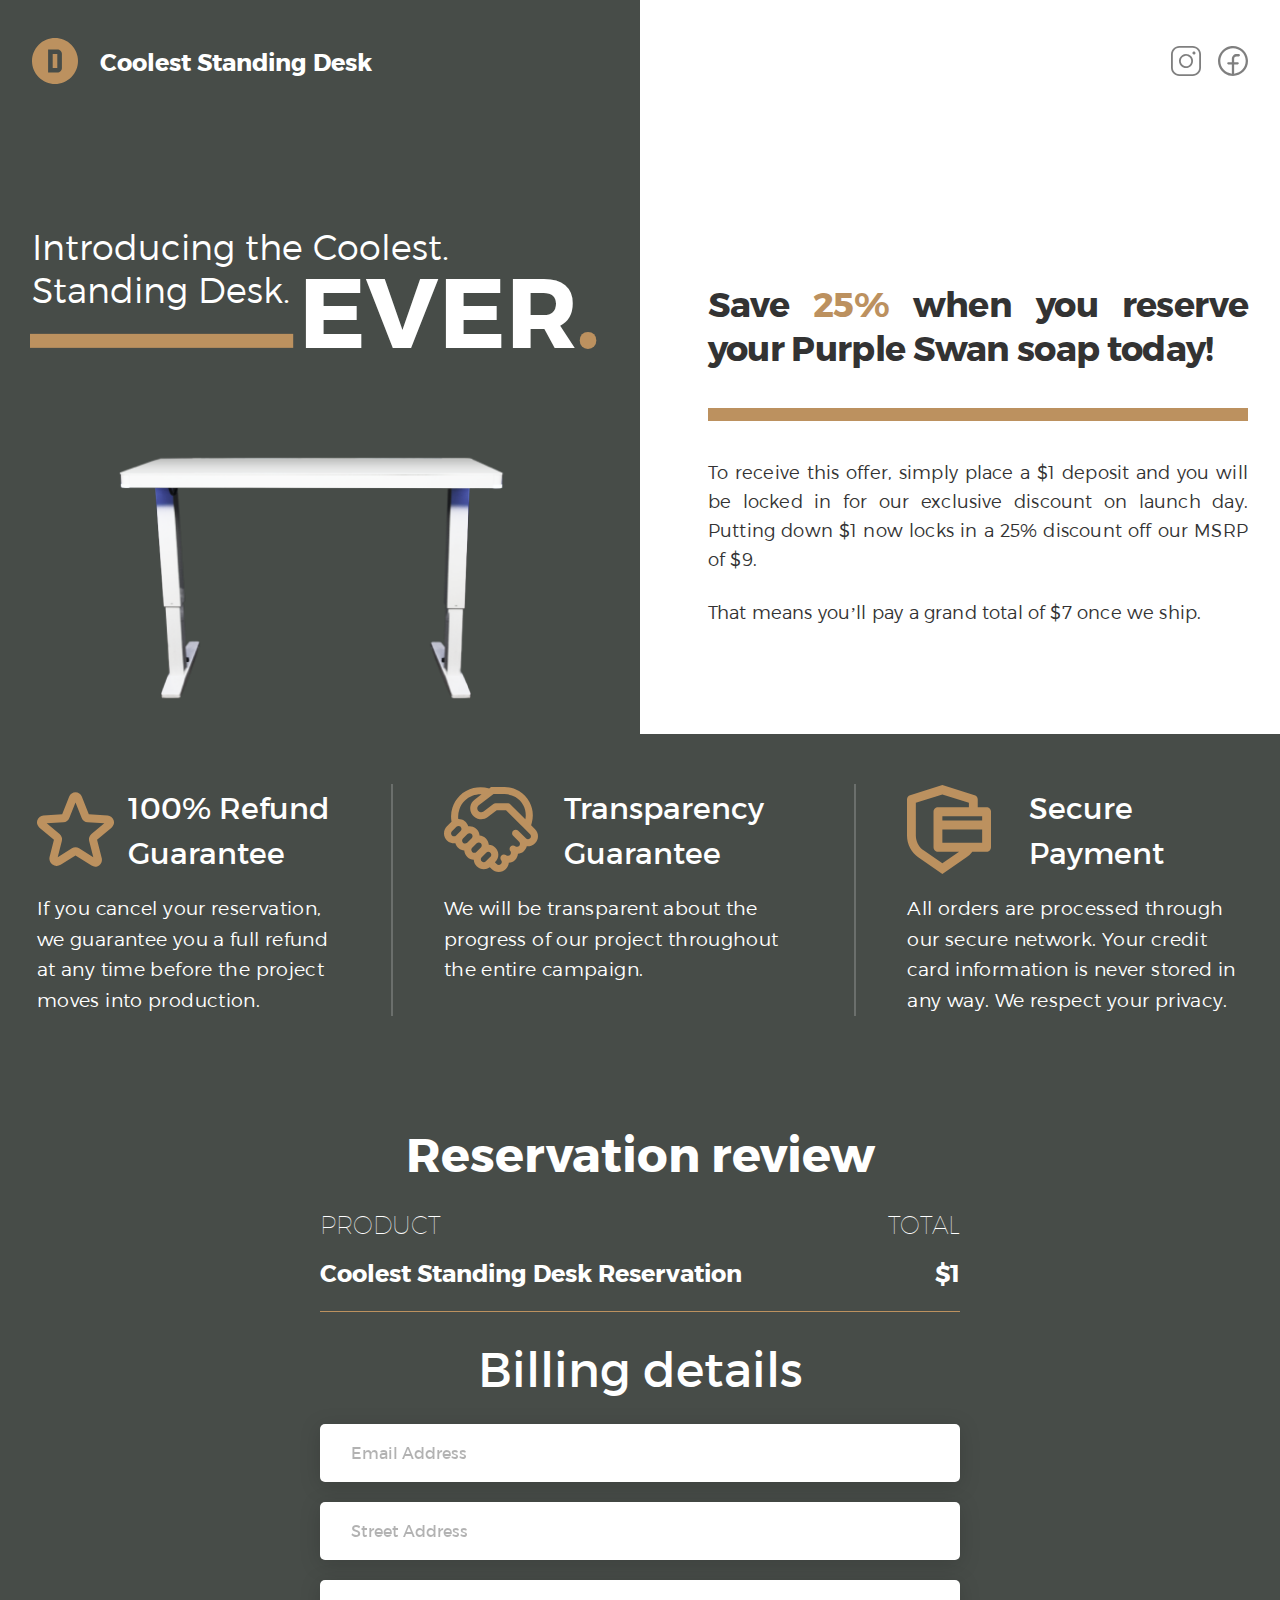
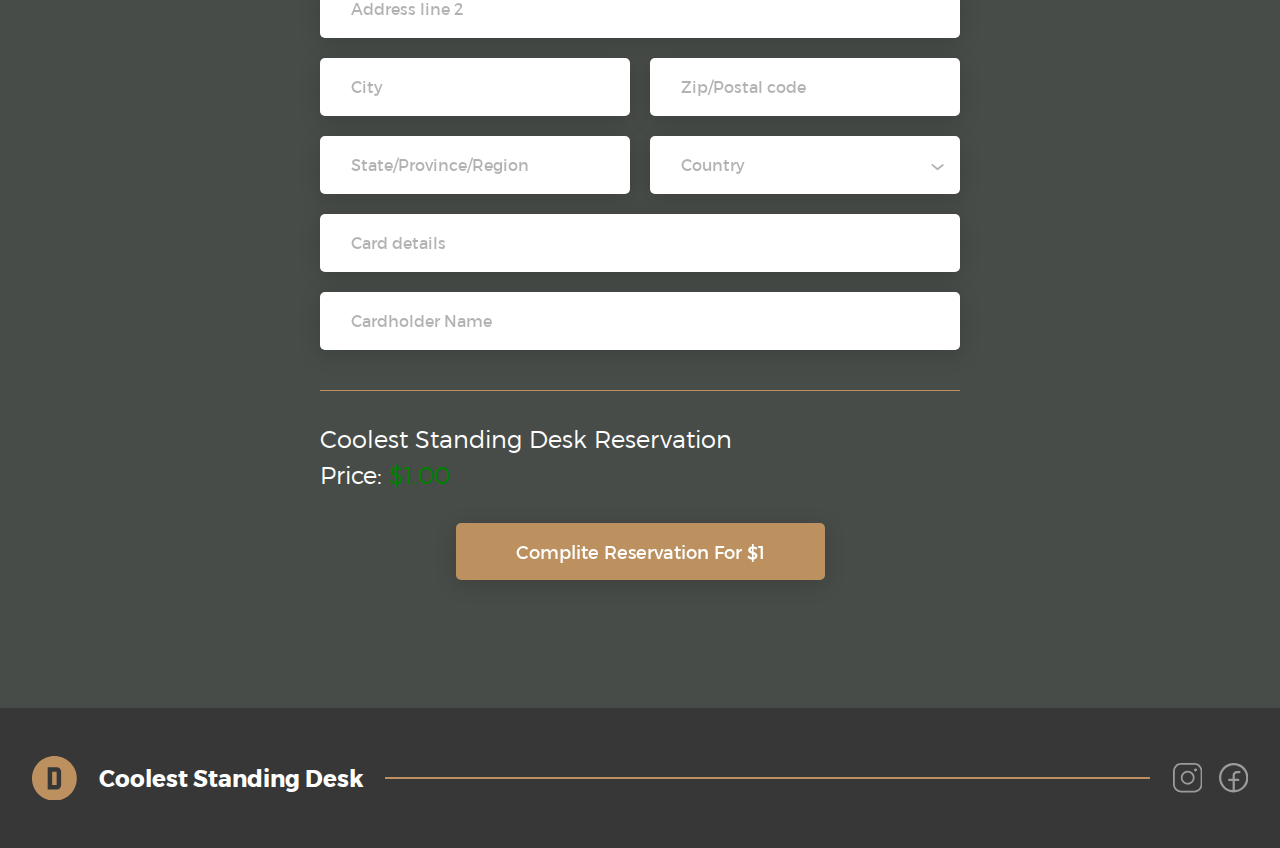
==== commit abdad1e6: "Fix icons" ====
--- a/BuyPage.html
+++ b/BuyPage.html
@@ -1,6 +1,7 @@
 <!DOCTYPE html>
 <html lang="en">
   <head>
+    <link rel="shortcut icon" href='./prepare/D_Logo.svg' type="image/x-icon">
     <script defer src="./country-script.js"></script>
     <script defer src="./burger.js"></script>
     <link rel="stylesheet" href="./Montserrat/montserrat.css" />
--- a/styles/style-buy-page.css
+++ b/styles/style-buy-page.css
@@ -514,8 +514,8 @@
   outline: none;
   border: none;
   font-size: 16px;
-  -webkit-box-shadow: 0px 4px 10px rgba(0, 0, 0, 0.15);
-          box-shadow: 0px 4px 10px rgba(0, 0, 0, 0.15);
+  -webkit-filter: drop-shadow(0px 4px 10px rgba(0, 0, 0, 0.15));
+          filter: drop-shadow(0px 4px 10px rgba(0, 0, 0, 0.15));
 }
 
 body main .container form .billing__form-group #reservation-form-email::-webkit-input-placeholder,
@@ -553,8 +553,8 @@
 body main .container form .billing__form-group .billing__form-row input,
 body main .container form .billing__form-group .billing__form-row select {
   font-size: 16px;
-  -webkit-box-shadow: 0px 4px 10px rgba(0, 0, 0, 0.15);
-          box-shadow: 0px 4px 10px rgba(0, 0, 0, 0.15);
+  -webkit-filter: drop-shadow(0px 4px 10px rgba(0, 0, 0, 0.15));
+          filter: drop-shadow(0px 4px 10px rgba(0, 0, 0, 0.15));
   border-radius: 5px;
   border: none;
   padding: 17px 31px;
@@ -615,8 +615,8 @@
   -ms-grid-column: 1;
   -ms-grid-column-span: 2;
   grid-column: 1/3;
-  -webkit-box-shadow: 0px 4px 10px rgba(0, 0, 0, 0.15);
-          box-shadow: 0px 4px 10px rgba(0, 0, 0, 0.15);
+  -webkit-filter: drop-shadow(0px 4px 10px rgba(0, 0, 0, 0.15));
+          filter: drop-shadow(0px 4px 10px rgba(0, 0, 0, 0.15));
   border-radius: 5px;
   border: none;
   padding: 17px 31px;
@@ -650,8 +650,8 @@
 body main .container form #reservation-button {
   background-color: #bc915f;
   color: #fff;
-  -webkit-box-shadow: 0px 4px 10px rgba(0, 0, 0, 0.15);
-          box-shadow: 0px 4px 10px rgba(0, 0, 0, 0.15);
+  -webkit-filter: drop-shadow(0px 4px 10px rgba(0, 0, 0, 0.15));
+          filter: drop-shadow(0px 4px 10px rgba(0, 0, 0, 0.15));
   border-radius: 5px;
   border: none;
   padding: 15px 60px;
@@ -1996,8 +1996,8 @@
     outline: none;
     border: none;
     font-size: 3.8vw;
-    -webkit-box-shadow: 0px 0.5vw 1.3vw rgba(0, 0, 0, 0.15);
-            box-shadow: 0px 0.5vw 1.3vw rgba(0, 0, 0, 0.15);
+    -webkit-filter: drop-shadow(0px 4px 10px rgba(0, 0, 0, 0.15));
+            filter: drop-shadow(0px 4px 10px rgba(0, 0, 0, 0.15));
   }
   body main .container form .billing__form-group #reservation-form-email::-webkit-input-placeholder,
   body main .container form .billing__form-group #reservation-form-address-1::-webkit-input-placeholder,
@@ -2039,8 +2039,8 @@
   body main .container form .billing__form-group .billing__form-row input,
   body main .container form .billing__form-group .billing__form-row select {
     font-size: 3.8vw;
-    -webkit-box-shadow: 0px 0.5vw 1.3vw rgba(0, 0, 0, 0.15);
-            box-shadow: 0px 0.5vw 1.3vw rgba(0, 0, 0, 0.15);
+    -webkit-filter: drop-shadow(0px 4px 10px rgba(0, 0, 0, 0.15));
+            filter: drop-shadow(0px 4px 10px rgba(0, 0, 0, 0.15));
     border-radius: 1.2vw;
     border: none;
     padding: 3.5vw 5vw;
@@ -2090,8 +2090,8 @@
     -ms-grid-column: 1;
     -ms-grid-column-span: 2;
     grid-column: 1/3;
-    -webkit-box-shadow: 0px 4px 10px rgba(0, 0, 0, 0.15);
-            box-shadow: 0px 4px 10px rgba(0, 0, 0, 0.15);
+    -webkit-filter: drop-shadow(0px 4px 10px rgba(0, 0, 0, 0.15));
+            filter: drop-shadow(0px 4px 10px rgba(0, 0, 0, 0.15));
     border-radius: 1.2vw;
     border: none;
     padding: 3.5vw 5vw;
@@ -2130,8 +2130,8 @@
   }
   body main .container form #reservation-button {
     background-color: #bc915f;
-    -webkit-box-shadow: 0px 0.5vw 1.3vw rgba(0, 0, 0, 0.15);
-            box-shadow: 0px 0.5vw 1.3vw rgba(0, 0, 0, 0.15);
+    -webkit-filter: drop-shadow(0px 4px 10px rgba(0, 0, 0, 0.15));
+            filter: drop-shadow(0px 4px 10px rgba(0, 0, 0, 0.15));
     border-radius: 1.5vw;
     border: none;
     padding: 4vw 14vw;
@@ -2217,4 +2217,9 @@
     display: block;
   }
 }
+
+.is-invalid {
+  -webkit-box-shadow: inset 0 0 0 1px red;
+          box-shadow: inset 0 0 0 1px red;
+}
 /*# sourceMappingURL=style-buy-page.css.map */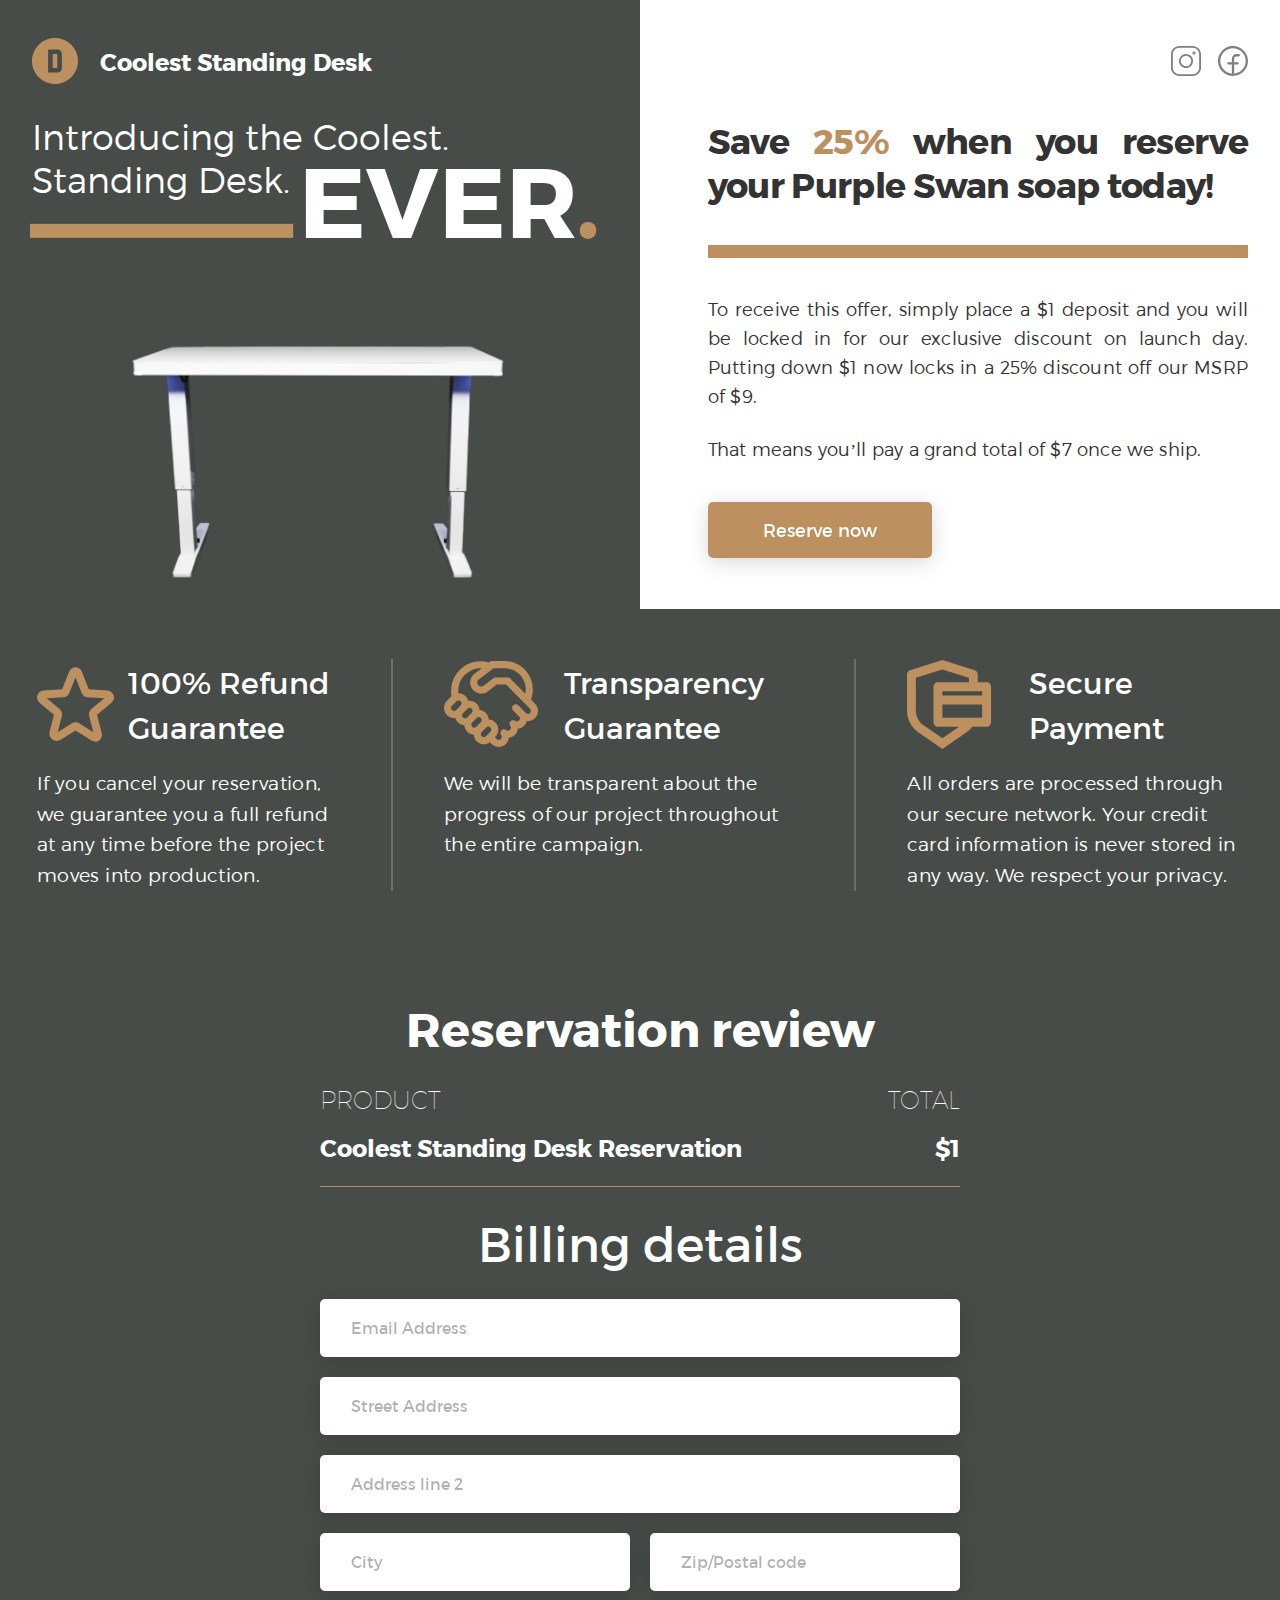
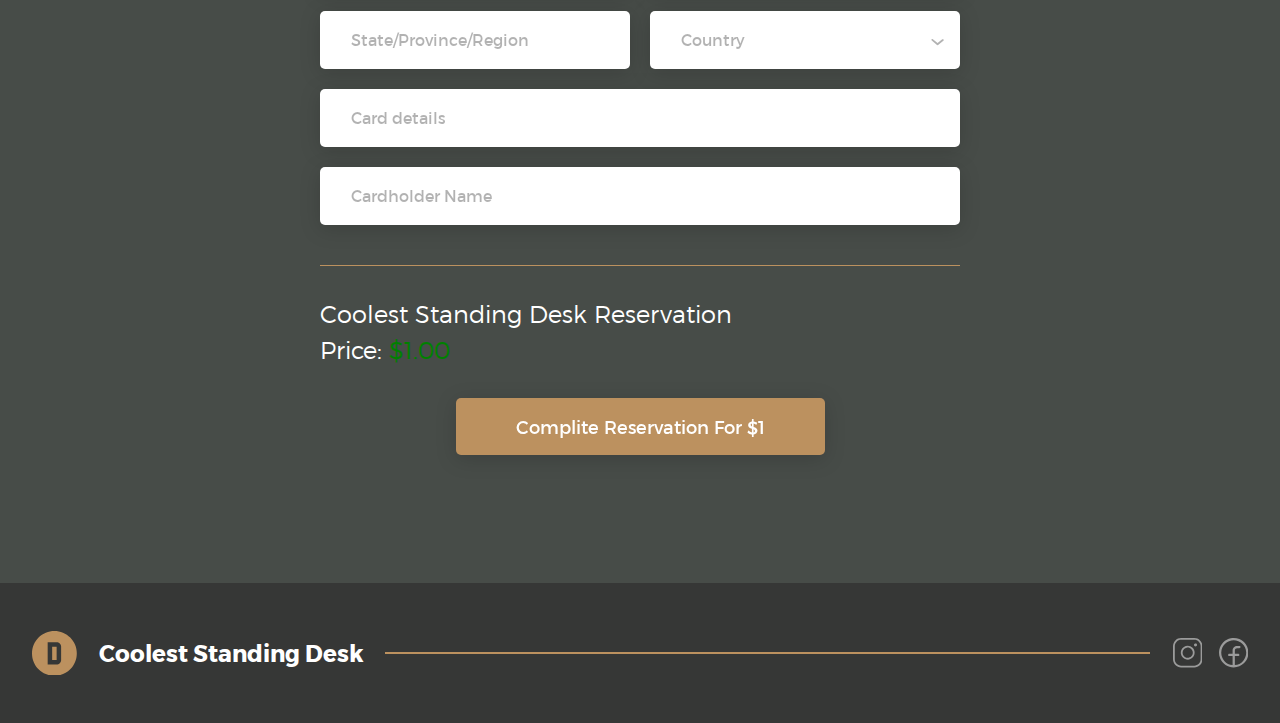
==== commit c8b03ced: "Add button" ====
--- a/BuyPage.html
+++ b/BuyPage.html
@@ -84,6 +84,7 @@
           </p>
           <br />
           <p>That means you’ll pay a grand total of $7 once we ship.</p>
+          <a href="#title-hook">Reserve now</a>
         </div>
         <div class="table-img">
           <img src="./prepare/TableSlide.png" alt="" />
@@ -125,7 +126,7 @@
         </div>
       </section>
       <div class="container">
-        <div class="title-form">
+        <div class="title-form" id="title-hook">
           <h1>Reservation review</h1>
           <div class="product">
             <h1>product</h1>
--- a/styles/style-buy-page.css
+++ b/styles/style-buy-page.css
@@ -137,7 +137,7 @@
       -ms-flex-pack: justify;
           justify-content: space-between;
   margin: 0 auto;
-  margin-bottom: 142px;
+  margin-bottom: 30px;
 }
 
 body header .container-header .logo {
@@ -295,9 +295,25 @@
   outline: none;
 }
 
+body header .introdusing .purple-swan a {
+  text-decoration: none;
+  color: #fff;
+  padding: 15px 56px;
+  background-color: #bc915f;
+  border-radius: 5px;
+  text-align: center;
+  width: -webkit-fit-content;
+  width: -moz-fit-content;
+  width: fit-content;
+  font-size: 18px;
+  margin-top: 40px;
+  -webkit-filter: drop-shadow(0px 4px 10px rgba(0, 0, 0, 0.15));
+          filter: drop-shadow(0px 4px 10px rgba(0, 0, 0, 0.15));
+}
+
 body header .introdusing .table-img {
-  width: 405px;
-  height: 261px;
+  width: 394px;
+  height: 250px;
   margin: 0 auto;
   margin-right: 130px;
 }
@@ -312,7 +328,7 @@
   color: white;
   background-color: #474c48;
   padding-top: 50px;
-  padding-bottom: 288px;
+  padding-bottom: 50px;
 }
 
 body main .about {
@@ -742,7 +758,7 @@
 @media (max-width: 1300px) {
   body header {
     padding-top: 3vw;
-    padding-bottom: 2.3vw;
+    padding-bottom: 2vw;
     background: -webkit-gradient(linear, left top, right top, from(#474c48), color-stop(50%, #474c48), color-stop(50%, white));
     background: linear-gradient(-270deg, #474c48 0%, #474c48 50%, white 50%);
   }
@@ -756,7 +772,7 @@
     -webkit-box-pack: justify;
         -ms-flex-pack: justify;
             justify-content: space-between;
-    margin-bottom: 10.9vw;
+    margin-bottom: 2.3vw;
   }
   body header .container-header .logo {
     display: -webkit-box;
@@ -825,7 +841,7 @@
     line-height: 3.38vw;
     font-style: normal;
     font-weight: 300;
-    margin-bottom: 10.77vw;
+    margin-bottom: 10.7vw;
   }
   body header .introdusing .introdusing-title h1 > span {
     display: inline-block;
@@ -894,9 +910,22 @@
     border: none;
     outline: none;
   }
+  body header .introdusing .purple-swan a {
+    text-decoration: none;
+    color: #fff;
+    padding: 1.15vw 4.3vw;
+    background-color: #bc915f;
+    border-radius: 0.4vw;
+    text-align: center;
+    width: -webkit-fit-content;
+    width: -moz-fit-content;
+    width: fit-content;
+    font-size: 1.4vw;
+    margin-top: 3vw;
+  }
   body header .introdusing .table-img {
-    width: 31vw;
-    height: 20vw;
+    width: 30vw;
+    height: 19.2vw;
     margin: 0 auto;
     margin-right: 10vw;
   }
@@ -1547,6 +1576,19 @@
     border: none;
     outline: none;
   }
+  body header .introdusing .purple-swan a {
+    text-decoration: none;
+    color: #fff;
+    padding: 1.5vw 6.3vw;
+    background-color: #bc915f;
+    border-radius: 0.7vw;
+    text-align: center;
+    width: -webkit-fit-content;
+    width: -moz-fit-content;
+    width: fit-content;
+    font-size: 2vw;
+    margin-top: 5.2vw;
+  }
   body header .introdusing .table-img {
     width: 34vw;
     height: 24.7vw;
@@ -1800,6 +1842,21 @@
     margin-bottom: 2.9vw;
     border: none;
     outline: none;
+  }
+  body header .introdusing .purple-swan a {
+    text-decoration: none;
+    color: #fff;
+    padding: 3.5vw 14vw;
+    background-color: #bc915f;
+    border-radius: 1.5vw;
+    text-align: center;
+    width: -webkit-fit-content;
+    width: -moz-fit-content;
+    width: fit-content;
+    font-size: 5.34vw;
+    margin-top: 5.2vw;
+    width: 100%;
+    text-align: center;
   }
   body header .introdusing .table-img {
     width: 71.5vw;
